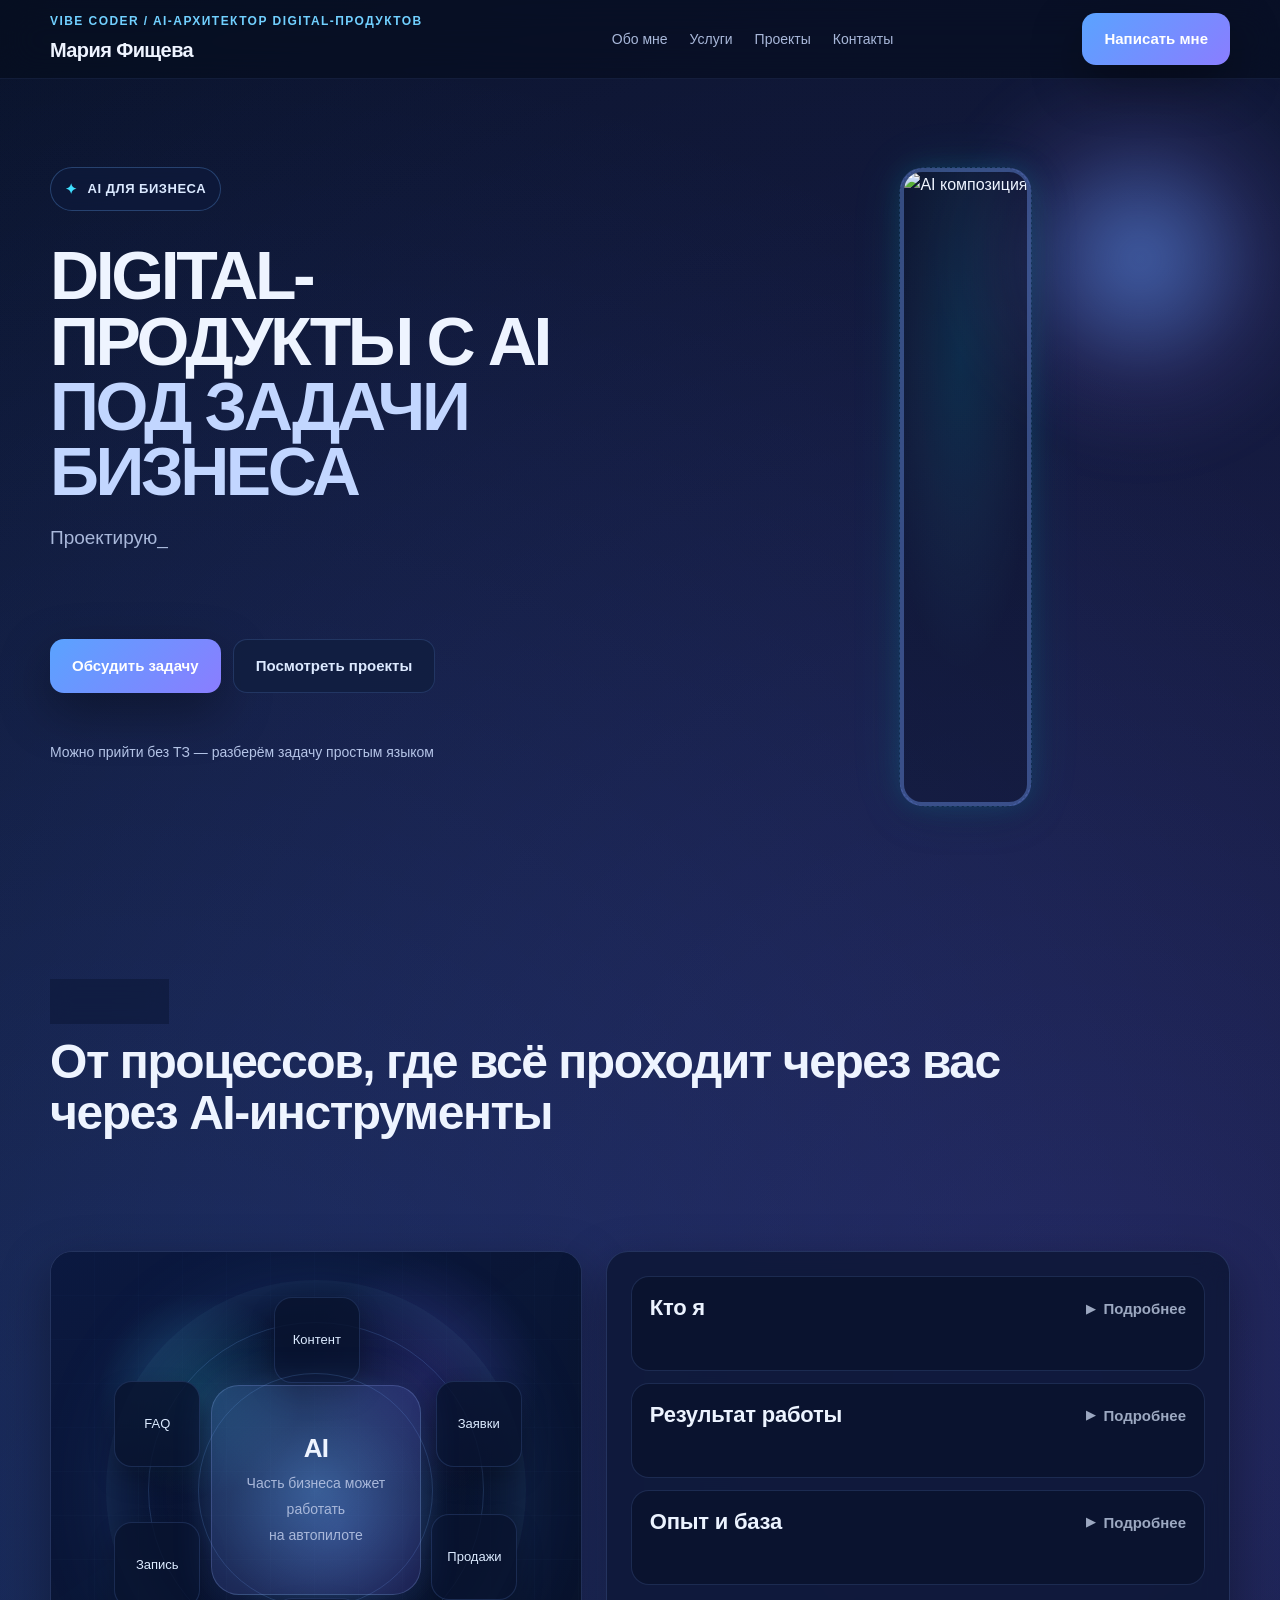
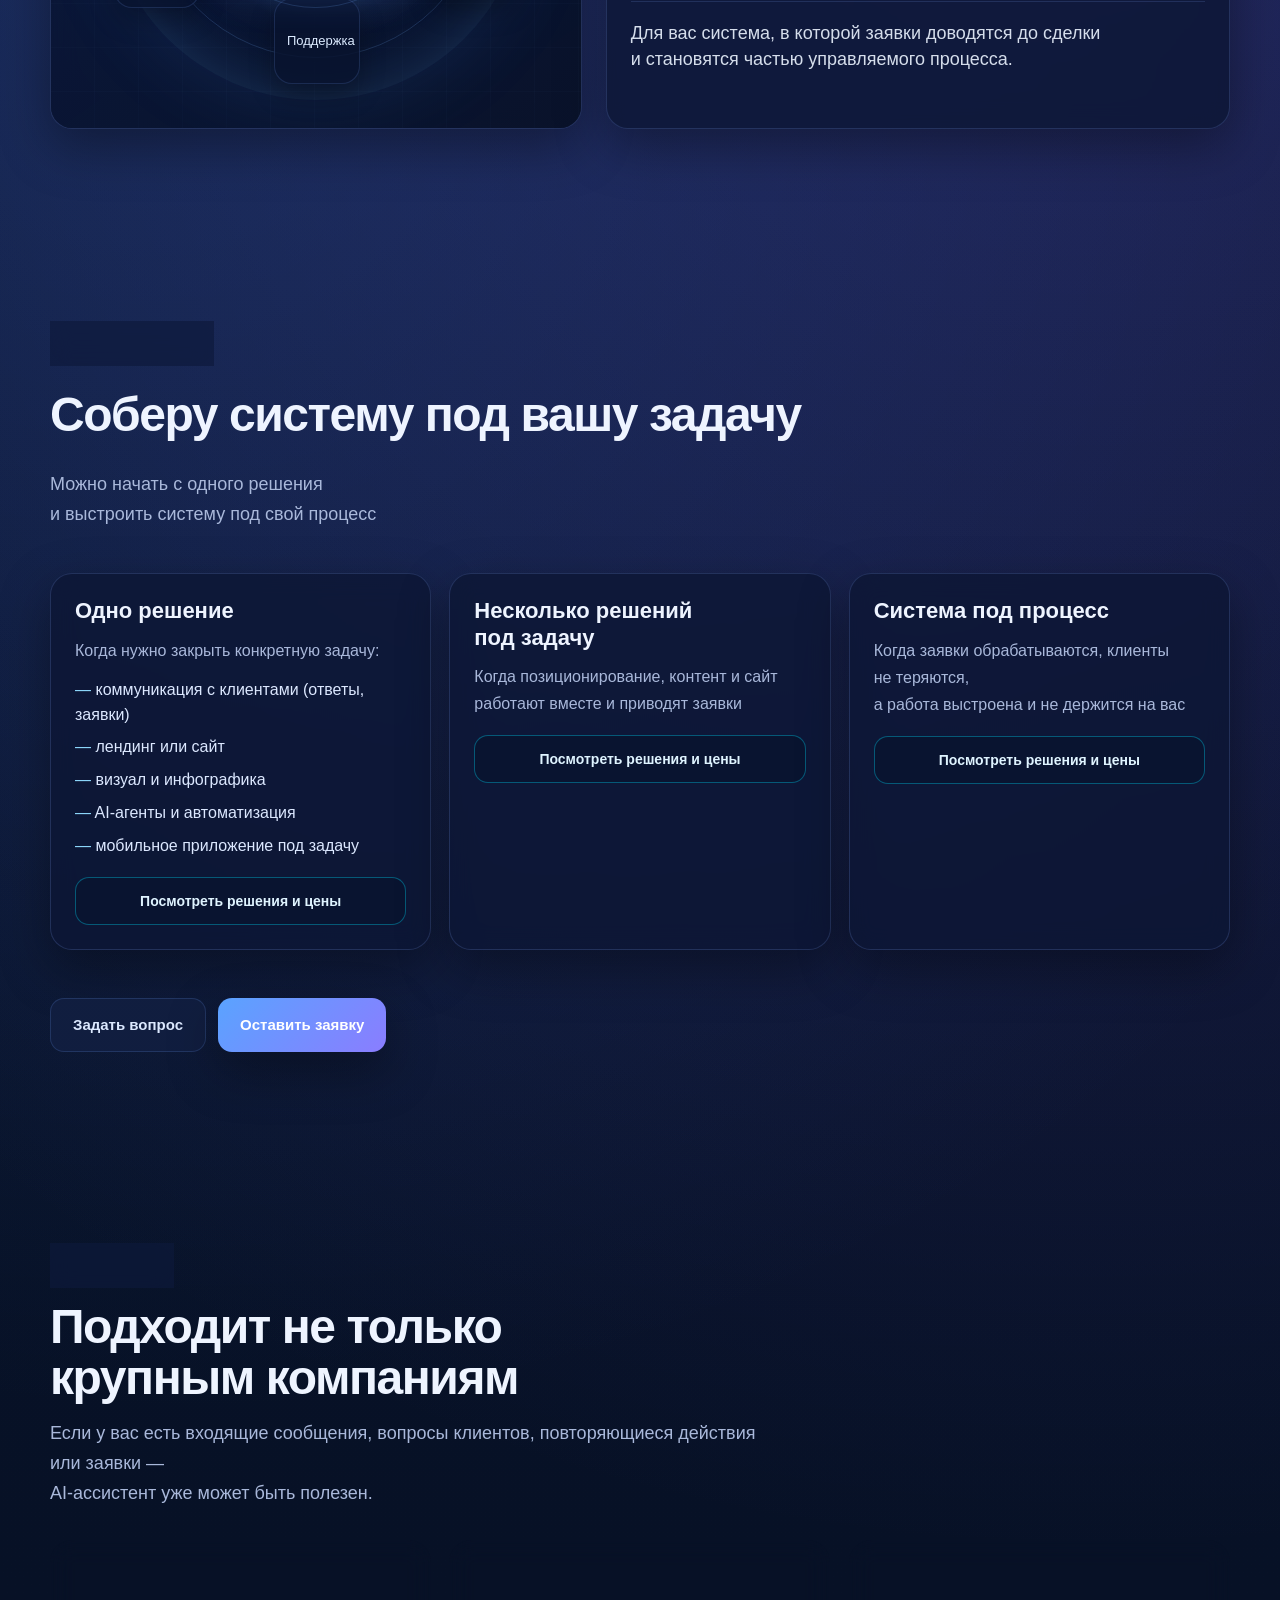
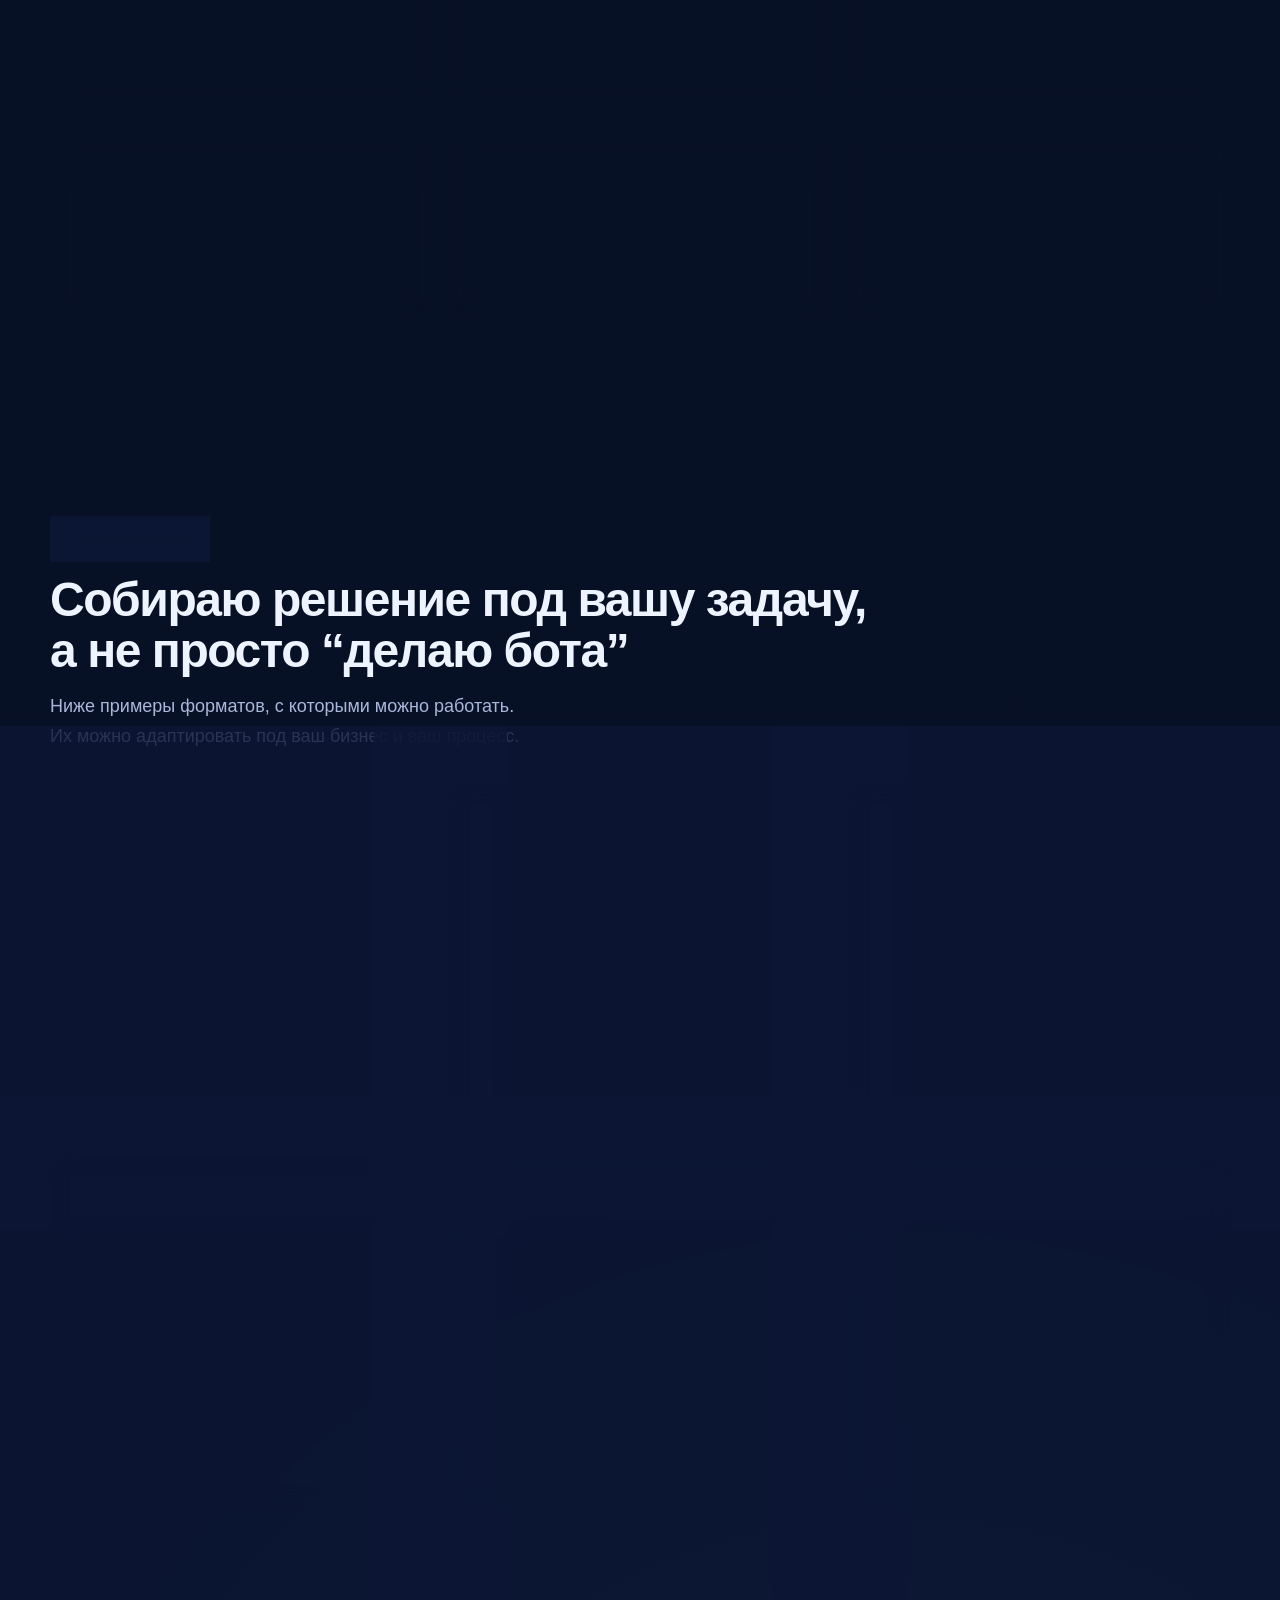
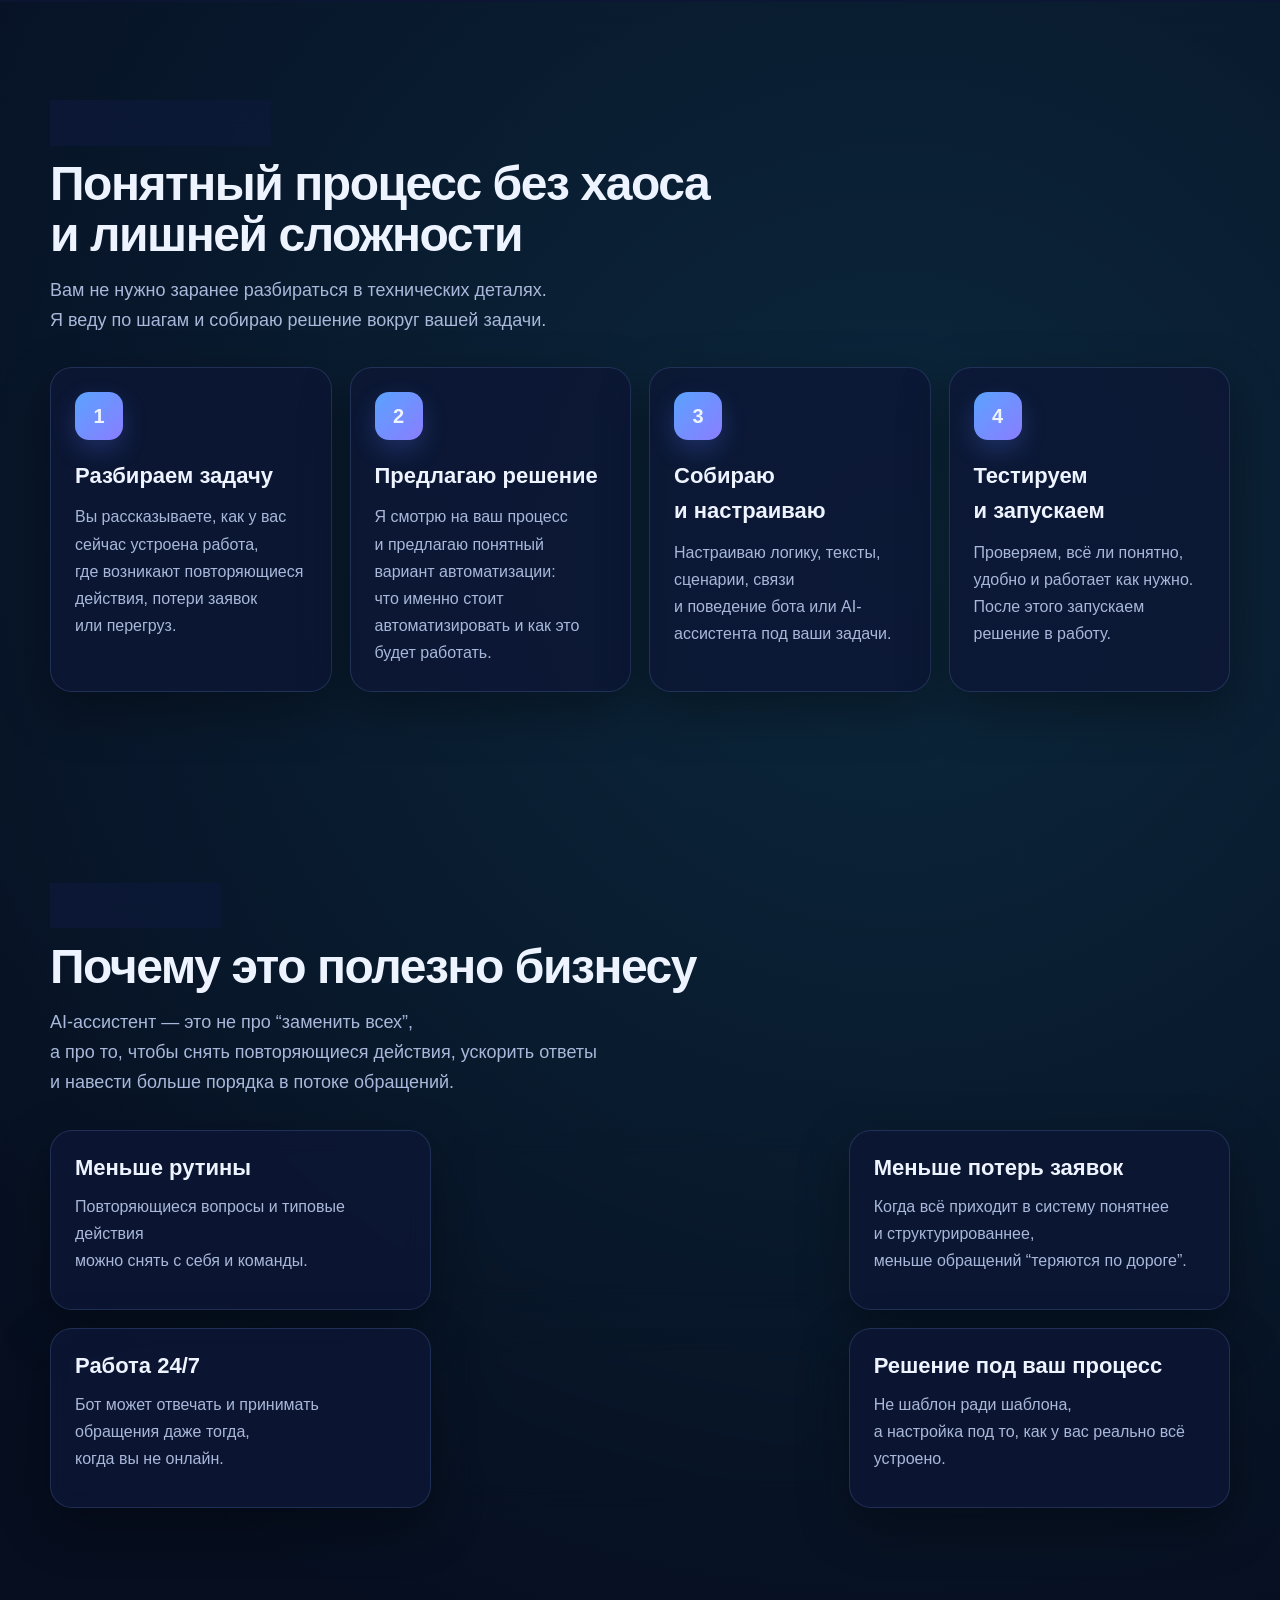
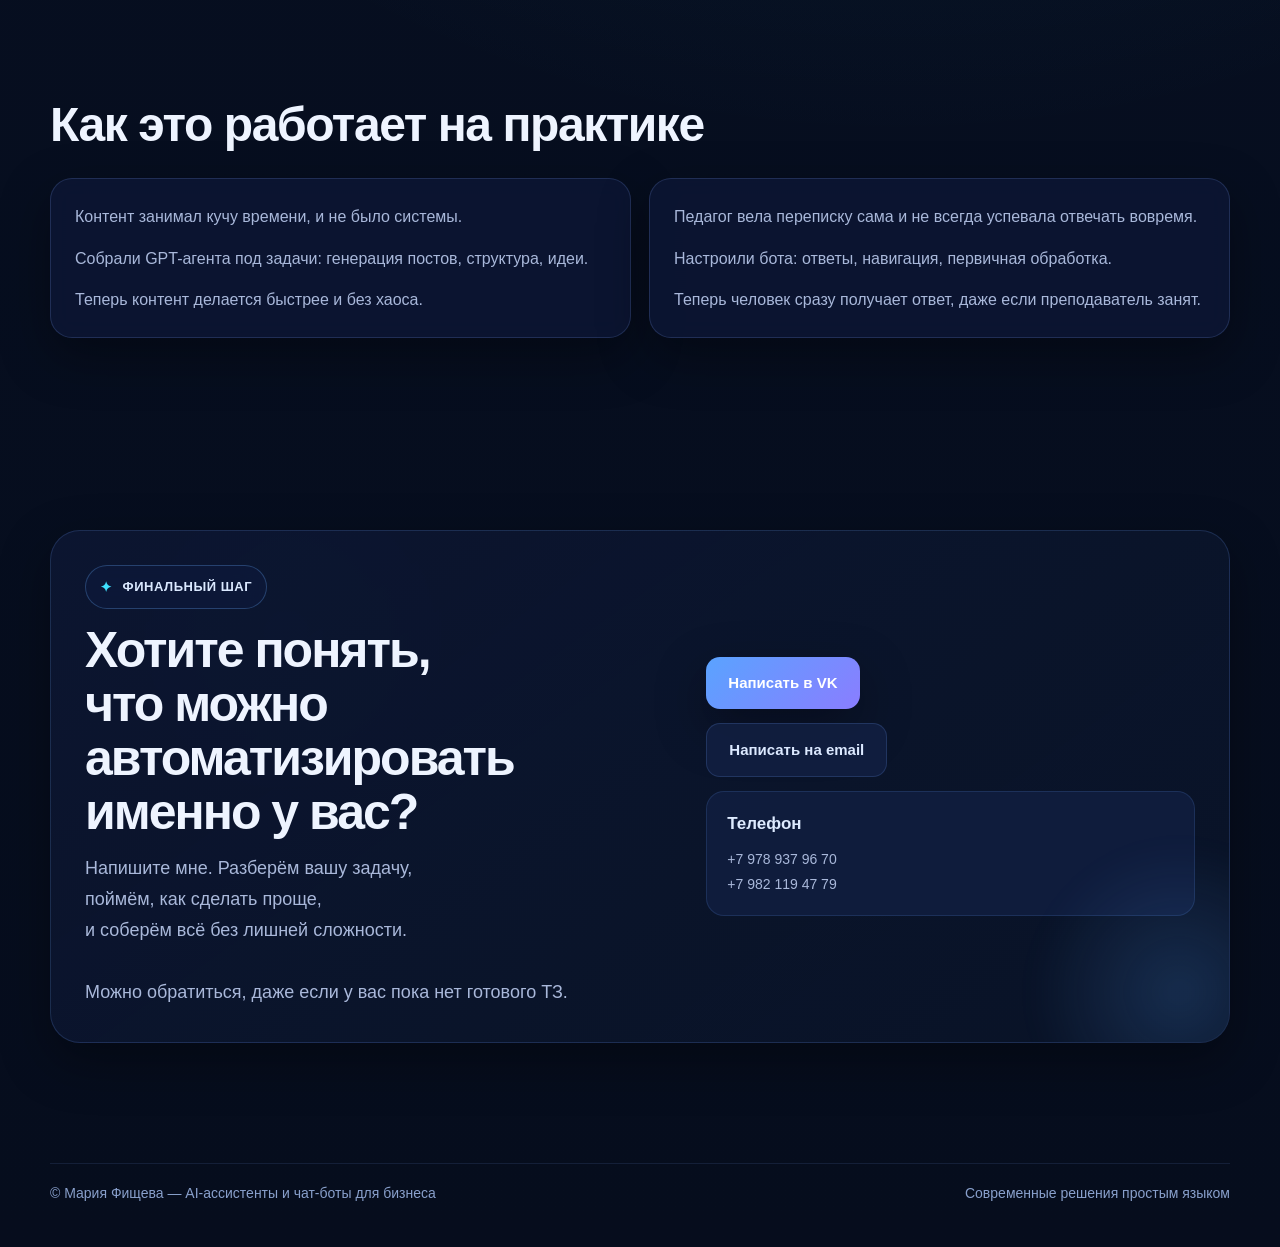
==== index.html @ 94a9bbbe "раскрытие карточек в блоке услуги" ====
<!DOCTYPE html>
<html lang="ru">
<head>
  <meta charset="UTF-8" />
  <meta name="viewport" content="width=device-width, initial-scale=1.0" />
  <title>AI-ассистенты и&nbsp;чат-боты для&nbsp;бизнеса</title>
  <meta name="description" content="AI-ассистенты и&nbsp;чат-боты для&nbsp;бизнеса. Автоматизация заявок, ответов клиентам, консультаций и&nbsp;рутины. Простые решения под&nbsp;реальные задачи бизнеса." />
  <link rel="stylesheet" href="styles.css" />
</head>
<body>

  <header class="site-header">
    <div class="container header-inner">
      <div class="logo">
        <span class="logo-top">Vibe Coder / AI-архитектор digital-продуктов</span>
        <span class="logo-bottom">Мария Фищева</span>
      </div>

      <nav class="nav">
        <a href="#about">Обо&nbsp;мне</a>
        <a href="#automation">Услуги</a>
        <a href="#cases">Проекты</a>
        <a href="#contact">Контакты</a>
      </nav>

      <div class="header-actions">
        <a class="btn btn-primary" href="#contact">Написать мне</a>
      </div>
    </div>
  </header>

  <main>
    <section class="hero">
      <div class="container hero-grid">
        <div class="hero-card reveal">
          <div class="badge">AI для бизнеса</div>

          <h1 class="hero-title">
            DIGITAL-ПРОДУКТЫ С&nbsp;AI<br>
            <span class="accent">ПОД ЗАДАЧИ БИЗНЕСА</span>
          </h1>

          <p class="hero-text">
            <span class="hero-typewriter"></span>
          </p>

          <div class="hero-actions">
            <a class="btn btn-primary" href="#contact">Обсудить задачу</a>
            <a class="btn btn-secondary" href="#automation">Посмотреть проекты</a>
          </div>

          <div class="hero-note">
            Можно прийти без&nbsp;ТЗ — разберём задачу простым языком
          </div>
        </div>

        <div class="hero-visual reveal">
          <img src="img/frame-8.png" alt="AI композиция" />
        </div>
      </div>
    </section>

    <section id="about" class="section">
      <div class="container">
        <div class="badge reveal">Обо&nbsp;мне</div>
        <h2 class="section-title reveal about-typewriter-title">
          От процессов, где всё проходит через вас<br>
          через AI-инструменты<br>
          <span class="about-typewriter-line"></span>
        </h2>
        <div class="about-grid">
          <div class="card about-portrait reveal">
            <div class="visual-bg"></div>
            <div class="visual-network"></div>

            <div class="ai-core">
              <div class="orbit one">Контент</div>
              <div class="orbit two">Заявки</div>
              <div class="orbit three">Продажи</div>
              <div class="orbit four">Поддержка</div>
              <div class="orbit five">Запись</div>
              <div class="orbit six">FAQ</div>

              <div class="ai-center">
                <div>
                  <strong>AI</strong>
                  <span>Часть бизнеса может работать<br>на&nbsp;автопилоте</span>
                </div>
              </div>
            </div>
          </div>

          <div class="card about-accordion reveal">
            <div class="about-accordion-item">
              <button class="about-accordion-trigger" type="button" aria-expanded="false">
                <span class="about-accordion-title">Кто я</span>
                <span class="about-accordion-meta"><span class="about-accordion-arrow">▶</span>Подробнее</span>
              </button>
              <div class="about-accordion-panel">
                <div class="about-accordion-panel-inner">
                  <p>Проектирую и&nbsp;собираю AI-системы под&nbsp;реальные задачи:<br>от&nbsp;контента и&nbsp;сайта до&nbsp;автоматизации бизнес-процессов.</p>
                  <p>Внедряю AI-инструменты и&nbsp;собираю целостные системы,<br>которые автоматизируют и&nbsp;упрощают работу бизнеса.</p>
                </div>
              </div>
            </div>

            <div class="about-accordion-item">
              <button class="about-accordion-trigger" type="button" aria-expanded="false">
                <span class="about-accordion-title">Результат работы</span>
                <span class="about-accordion-meta"><span class="about-accordion-arrow">▶</span>Подробнее</span>
              </button>
              <div class="about-accordion-panel">
                <div class="about-accordion-panel-inner">
                  <p>Собираю разрозненные решения в&nbsp;единую систему бизнеса.</p>
                  <p>Работаю как&nbsp;с&nbsp;отдельными решениями, так&nbsp;и&nbsp;с&nbsp;системой в&nbsp;целом:<br>от&nbsp;точечных задач до&nbsp;проектирования и&nbsp;сборки архитектуры бизнеса.</p>
                </div>
              </div>
            </div>

            <div class="about-accordion-item">
              <button class="about-accordion-trigger" type="button" aria-expanded="false">
                <span class="about-accordion-title">Опыт и база</span>
                <span class="about-accordion-meta"><span class="about-accordion-arrow">▶</span>Подробнее</span>
              </button>
              <div class="about-accordion-panel">
                <div class="about-accordion-panel-inner">
                  <p>Бэкграунд в&nbsp;дизайне —<br>научил видеть, как&nbsp;продукт воспринимается и&nbsp;используется.</p>
                  <p>Работа с&nbsp;AI и&nbsp;prompt-инженерией —<br>управлять инструментами, а&nbsp;не&nbsp;просто применять их.</p>
                  <p>Создание AI-агентов и&nbsp;систем —<br>встраивать их в&nbsp;реальные процессы.</p>
                </div>
              </div>
            </div>

            <div class="about-accordion-summary">
              Для вас система, в&nbsp;которой заявки доводятся до&nbsp;сделки<br>и&nbsp;становятся частью управляемого процесса.
            </div>
          </div>
        </div>
      </div>
    </section>

    <section id="automation" class="section">
      <div class="container">
        <div class="badge reveal">С&nbsp;чего начать</div>
        <h2 class="section-title reveal">Соберу систему под&nbsp;вашу задачу</h2>
        <p class="section-subtitle reveal">
          Можно начать с&nbsp;одного решения<br>и&nbsp;выстроить систему под&nbsp;свой процесс
        </p>

        <div class="start-grid reveal">
          <article class="card start-card" tabindex="0" role="button" aria-pressed="false" data-service="single">
            <h3>Одно решение</h3>
            <p>Когда нужно закрыть конкретную задачу:</p>
            <ul class="start-list">
              <li>коммуникация с&nbsp;клиентами (ответы, заявки)</li>
              <li>лендинг или&nbsp;сайт</li>
              <li>визуал и&nbsp;инфографика</li>
              <li>AI-агенты и&nbsp;автоматизация</li>
              <li>мобильное приложение под&nbsp;задачу</li>
            </ul>
            <button class="start-card-btn" type="button">Посмотреть решения и&nbsp;цены</button>
          </article>

          <article class="card start-card" tabindex="0" role="button" aria-pressed="false" data-service="bundle">
            <h3>Несколько решений под&nbsp;задачу</h3>
            <p>
              Когда позиционирование, контент и&nbsp;сайт<br>работают вместе и&nbsp;приводят заявки
            </p>
            <button class="start-card-btn" type="button">Посмотреть решения и&nbsp;цены</button>
          </article>

          <article class="card start-card" tabindex="0" role="button" aria-pressed="false" data-service="system">
            <h3>Система под&nbsp;процесс</h3>
            <p>
              Когда заявки обрабатываются, клиенты не&nbsp;теряются,<br>а&nbsp;работа выстроена и&nbsp;не&nbsp;держится на&nbsp;вас
            </p>
            <button class="start-card-btn" type="button">Посмотреть решения и&nbsp;цены</button>
          </article>
        </div>

        <div class="services-details" id="services-details" aria-live="polite">
          <div class="card services-details-inner">
            <h3 class="services-details-title">Решения и цены</h3>
            <div class="services-details-grid"></div>
          </div>
        </div>

        <div class="automation-cta reveal">
          <a class="btn btn-secondary" href="#bot">Задать вопрос</a>
          <a class="btn btn-primary" href="#contact">Оставить заявку</a>
        </div>
      </div>
    </section>

    <section id="for-whom" class="section">
      <div class="container">
        <div class="badge reveal">Для&nbsp;кого</div>
        <h2 class="section-title reveal">Подходит не&nbsp;только<br>крупным компаниям</h2>
        <p class="section-subtitle reveal">
          Если у&nbsp;вас есть входящие сообщения, вопросы клиентов, повторяющиеся действия или&nbsp;заявки —<br>AI-ассистент уже может быть полезен.
        </p>

        <div class="for-whom-grid">
          <article class="card reveal">
            <h3>Эксперты и&nbsp;консультанты</h3>
            <p>
              Для&nbsp;первичных ответов, сбора заявок, записи на&nbsp;консультации<br>и&nbsp;удобного контакта с&nbsp;клиентом.
            </p>
          </article>

          <article class="card reveal">
            <h3>Онлайн-школы и&nbsp;обучение</h3>
            <p>
              Для&nbsp;консультации по&nbsp;программам, навигации по&nbsp;продуктам,<br>прогрева и&nbsp;приёма заявок.
            </p>
          </article>

          <article class="card reveal">
            <h3>Сфера услуг</h3>
            <p>
              Подходит студиям, салонам, мастерам, сервисным проектам —<br>там, где важны скорость и&nbsp;запись.
            </p>
          </article>

          <article class="card reveal">
            <h3>Интернет-магазины</h3>
            <p>
              Для&nbsp;ответов по&nbsp;товарам, наличию, доставке,<br>помощи в&nbsp;выборе и&nbsp;сбору обращений.
            </p>
          </article>

          <article class="card reveal">
            <h3>Небольшой бизнес</h3>
            <p>
              Если команда маленькая и&nbsp;всё держится на&nbsp;вас —<br>автоматизация помогает разгрузить день.
            </p>
          </article>

          <article class="card reveal">
            <h3>Проекты с&nbsp;большим потоком<br>сообщений</h3>
            <p>
              Когда люди пишут часто,<br>а&nbsp;отвечать всем быстро становится всё сложнее.
            </p>
          </article>
        </div>
      </div>
    </section>

    <section id="solutions" class="section">
      <div class="container">
        <div class="badge reveal">Мои решения</div>
        <h2 class="section-title reveal">Собираю решение под&nbsp;вашу задачу,<br>а&nbsp;не&nbsp;просто “делаю бота”</h2>
        <p class="section-subtitle reveal">
          Ниже примеры форматов, с&nbsp;которыми можно работать.<br>Их можно адаптировать под&nbsp;ваш бизнес и&nbsp;ваш процесс.
        </p>

        <div class="solutions-grid">
          <article class="card solution-card reveal">
            <span class="solution-tag">Сайт / лендинг</span>
            <h3>Бот-консультант для&nbsp;сайта</h3>
            <p>
              Помогает посетителю разобраться в&nbsp;услугах, задаёт уточняющие вопросы<br>и&nbsp;ведёт к&nbsp;заявке.
            </p>
            <div class="solution-result">
              <strong>Что&nbsp;это даёт:</strong> меньше потерь трафика и&nbsp;больше понятных обращений.
            </div>
          </article>

          <article class="card solution-card reveal">
            <span class="solution-tag">VK / Telegram</span>
            <h3>Чат-бот в&nbsp;сообществе<br>или&nbsp;мессенджере</h3>
            <p>
              Отвечает на&nbsp;частые вопросы, помогает выбрать услугу,<br>собирает данные и&nbsp;направляет дальше.
            </p>
            <div class="solution-result">
              <strong>Что&nbsp;это даёт:</strong> быстрый ответ клиенту даже тогда, когда вы заняты.
            </div>
          </article>

          <article class="card solution-card reveal">
            <span class="solution-tag">Продажи</span>
            <h3>AI-ассистент для&nbsp;обработки заявок</h3>
            <p>
              Уточняет задачу, помогает сегментировать клиента<br>и&nbsp;передаёт вам уже более понятный запрос.
            </p>
            <div class="solution-result">
              <strong>Что&nbsp;это даёт:</strong> экономия времени и&nbsp;более качественные входящие заявки.
            </div>
          </article>

          <article class="card solution-card reveal">
            <span class="solution-tag">Сервис</span>
            <h3>Бот для&nbsp;записи клиентов</h3>
            <p>
              Подходит для&nbsp;сфер, где важна запись:<br>консультации, услуги, студии, сервисные проекты.
            </p>
            <div class="solution-result">
              <strong>Что&nbsp;это даёт:</strong> клиенту проще дойти до&nbsp;записи, а&nbsp;вам проще не&nbsp;потерять его.
            </div>
          </article>

          <article class="card solution-card reveal">
            <span class="solution-tag">Автоматизация</span>
            <h3>Связка с&nbsp;таблицами, CRM<br>и&nbsp;уведомлениями</h3>
            <p>
              Можно связать бота с&nbsp;тем, где вы уже работаете:<br>таблицы, формы, уведомления, передача данных.
            </p>
            <div class="solution-result">
              <strong>Что&nbsp;это даёт:</strong> меньше ручной работы и&nbsp;больше порядка в&nbsp;процессах.
            </div>
          </article>

          <article class="card solution-card reveal">
            <span class="solution-tag">Под&nbsp;ваш процесс</span>
            <h3>Индивидуальный сценарий<br>под&nbsp;бизнес</h3>
            <p>
              Если задача не&nbsp;типовая,<br>можно собрать логику общения и&nbsp;автоматизации именно под&nbsp;вас.
            </p>
            <div class="solution-result">
              <strong>Что&nbsp;это даёт:</strong> решение, которое помогает в&nbsp;работе, а&nbsp;не&nbsp;просто существует.
            </div>
          </article>
        </div>
      </div>
    </section>

    <section id="process" class="section">
      <div class="container">
        <div class="badge reveal">Как&nbsp;проходит работа</div>
        <h2 class="section-title reveal">Понятный процесс без&nbsp;хаоса<br>и&nbsp;лишней сложности</h2>
        <p class="section-subtitle reveal">
          Вам не&nbsp;нужно заранее разбираться в&nbsp;технических деталях.<br>Я веду по&nbsp;шагам и&nbsp;собираю решение вокруг вашей задачи.
        </p>

        <div class="steps">
          <article class="step reveal">
            <div class="step-num">1</div>
            <h3>Разбираем задачу</h3>
            <p>
              Вы рассказываете, как&nbsp;у&nbsp;вас сейчас устроена работа,<br>где возникают повторяющиеся действия, потери заявок или&nbsp;перегруз.
            </p>
          </article>

          <article class="step reveal">
            <div class="step-num">2</div>
            <h3>Предлагаю решение</h3>
            <p>
              Я смотрю на&nbsp;ваш процесс и&nbsp;предлагаю понятный вариант автоматизации:<br>что&nbsp;именно стоит автоматизировать и&nbsp;как&nbsp;это будет работать.
            </p>
          </article>

          <article class="step reveal">
            <div class="step-num">3</div>
            <h3>Собираю и&nbsp;настраиваю</h3>
            <p>
              Настраиваю логику, тексты, сценарии, связи<br>и&nbsp;поведение бота или&nbsp;AI-ассистента под&nbsp;ваши задачи.
            </p>
          </article>

          <article class="step reveal">
            <div class="step-num">4</div>
            <h3>Тестируем и&nbsp;запускаем</h3>
            <p>
              Проверяем, всё ли&nbsp;понятно, удобно и&nbsp;работает как&nbsp;нужно.<br>После этого запускаем решение в&nbsp;работу.
            </p>
          </article>
        </div>
      </div>
    </section>

    <section id="benefits" class="section">
      <div class="container">
        <div class="badge reveal">Преимущества</div>
        <h2 class="section-title reveal">Почему это полезно бизнесу</h2>
        <p class="section-subtitle reveal">
          AI-ассистент — это не&nbsp;про “заменить всех”,<br>а&nbsp;про&nbsp;то, чтобы снять повторяющиеся действия, ускорить ответы<br>и&nbsp;навести больше порядка в&nbsp;потоке обращений.
        </p>

        <div class="benefits-grid">
          <article class="card benefit reveal">
            <h3>Меньше рутины</h3>
            <p>
              Повторяющиеся вопросы и&nbsp;типовые действия<br>можно снять с&nbsp;себя и&nbsp;команды.
            </p>
          </article>

          <article class="card benefit reveal">
            <h3>Быстрее ответы клиентам</h3>
            <p>
              Люди не&nbsp;любят ждать.<br>Чем быстрее первый ответ, тем выше шанс не&nbsp;потерять интерес.
            </p>
          </article>

          <article class="card benefit reveal">
            <h3>Меньше потерь заявок</h3>
            <p>
              Когда всё приходит в&nbsp;систему понятнее и&nbsp;структурированнее,<br>меньше обращений “теряются по&nbsp;дороге”.
            </p>
          </article>

          <article class="card benefit reveal">
            <h3>Работа 24/7</h3>
            <p>
              Бот может отвечать и&nbsp;принимать обращения даже тогда,<br>когда вы не&nbsp;онлайн.
            </p>
          </article>

          <article class="card benefit reveal">
            <h3>Понятно для&nbsp;клиента</h3>
            <p>
              Хороший сценарий помогает человеку быстрее понять,<br>что&nbsp;ему подходит и&nbsp;что&nbsp;делать дальше.
            </p>
          </article>

          <article class="card benefit reveal">
            <h3>Решение под&nbsp;ваш процесс</h3>
            <p>
              Не&nbsp;шаблон ради шаблона,<br>а&nbsp;настройка под&nbsp;то, как&nbsp;у&nbsp;вас реально всё устроено.
            </p>
          </article>
        </div>
      </div>
    </section>

    <section id="cases" class="section">
      <div class="container">
        <h2 class="section-title reveal">Как это работает на практике</h2>
        <div class="cases-grid">
          <article class="card case-card reveal">
            <p>
              Контент занимал кучу времени, и не было системы.
            </p>
            <p>
              Собрали GPT-агента под задачи: генерация постов, структура, идеи.
            </p>
            <p>
              Теперь контент делается быстрее и без хаоса.
            </p>
          </article>
          <article class="card case-card reveal">
            <p>
              Педагог вела переписку сама и не всегда успевала отвечать вовремя.
            </p>
            <p>
              Настроили бота: ответы, навигация, первичная обработка.
            </p>
            <p>
              Теперь человек сразу получает ответ, даже если преподаватель занят.
            </p>
          </article>
        </div>
      </div>
    </section>

    <section id="contact" class="section">
      <div class="container">
        <div class="cta-box reveal">
          <div class="cta-grid">
            <div>
              <div class="badge">Финальный шаг</div>
              <h2 class="cta-title">Хотите понять,<br>что&nbsp;можно автоматизировать именно у&nbsp;вас?</h2>
              <p class="cta-text">
                Напишите мне. Разберём вашу задачу,<br>поймём, как&nbsp;сделать проще,<br>и&nbsp;соберём всё без&nbsp;лишней сложности.<br><br>Можно обратиться, даже если у&nbsp;вас пока нет готового ТЗ.
              </p>
            </div>

            <div class="cta-side">
              <a class="btn btn-primary" href="https://vk.com/clubfmbot" target="_blank" rel="noopener noreferrer">
                Написать в&nbsp;VK
              </a>
              <a class="btn btn-secondary" href="mailto:fmari74@mail.ru">
                Написать на&nbsp;email
              </a>

              <div class="contact-card">
                <strong>Телефон</strong>
                <span>
                  <a href="tel:+79789379670">+7 978 937 96 70</a><br>
                  <a href="tel:+79821194779">+7 982 119 47 79</a>
                </span>
              </div>
            </div>
          </div>
        </div>
      </div>
    </section>
  </main>

  <footer class="footer">
    <div class="container footer-inner">
      <div>© Мария Фищева — AI-ассистенты и&nbsp;чат-боты для&nbsp;бизнеса</div>
      <div>Современные решения простым языком</div>
    </div>
  </footer>

  <script src="script.js" defer></script>
</body>
</html>
---- styles.css ----
﻿:root {
  --bg: #071126;
  --bg-soft: #0b1735;
  --card: rgba(13, 23, 53, 0.82);
  --card-strong: rgba(11, 21, 46, 0.96);
  --text: #eef4ff;
  --muted: #a9b8da;
  --line: rgba(132, 167, 255, 0.18);
  --primary: #5aa3ff;
  --primary-2: #71d0ff;
  --accent: #8a7dff;
  --accent-2: #3fe0ff;
  --success: #7cf3c7;
  --shadow: 0 18px 50px rgba(0, 0, 0, 0.35);
  --radius-xl: 28px;
  --radius-lg: 22px;
  --radius-md: 16px;
  --container: 1180px;
  --space-1: 10px;
  --space-2: 14px;
  --space-3: 18px;
  --space-4: 24px;
  --space-5: 32px;
  --space-6: 40px;
}

* {
  box-sizing: border-box;
}

html {
  scroll-behavior: smooth;
}

body {
  margin: 0;
  font-family: Arial, Helvetica, sans-serif;
  color: var(--text);
  line-height: 1.6;
  background:
    radial-gradient(circle at 15% 20%, rgba(64, 136, 255, 0.18), transparent 24%),
    radial-gradient(circle at 85% 18%, rgba(125, 95, 255, 0.22), transparent 28%),
    radial-gradient(circle at 70% 70%, rgba(49, 219, 255, 0.12), transparent 22%),
    linear-gradient(180deg, #09132b 0%, #071126 42%, #060d1d 100%);
  min-height: 100vh;
  overflow-x: hidden;
}

body::before {
  content: "";
  position: fixed;
  inset: 0;
  pointer-events: none;
  background:
    linear-gradient(rgba(255,255,255,0.03) 1px, transparent 1px),
    linear-gradient(90deg, rgba(255,255,255,0.03) 1px, transparent 1px);
  background-size: 44px 44px;
  mask-image: linear-gradient(to bottom, rgba(0,0,0,0.65), rgba(0,0,0,0.08));
  opacity: 0.22;
}

a {
  color: inherit;
  text-decoration: none;
}

.container {
  width: min(var(--container), calc(100% - 32px));
  margin: 0 auto;
}

.section {
  padding: clamp(72px, 8vw, 96px) 0;
  position: relative;
}

.section-title {
  margin: 0 0 14px;
  font-size: clamp(30px, 4vw, 48px);
  line-height: 1.06;
  font-weight: 800;
  letter-spacing: -0.03em;
}

.section-subtitle {
  max-width: 760px;
  margin: 0 0 var(--space-5);
  color: var(--muted);
  font-size: clamp(17px, 2vw, 18px);
  line-height: 1.68;
}

.badge {
  display: inline-flex;
  align-items: center;
  gap: 10px;
  padding: 10px 14px;
  border-radius: 999px;
  border: 1px solid rgba(106, 176, 255, 0.28);
  background: rgba(14, 26, 59, 0.68);
  color: #dbe9ff;
  font-size: 13px;
  font-weight: 700;
  letter-spacing: 0.04em;
  text-transform: uppercase;
  backdrop-filter: blur(10px);
  margin-bottom: var(--space-2);
}

.badge::before {
  content: "✦";
  color: var(--accent-2);
  font-size: 14px;
}

.site-header {
  position: sticky;
  top: 0;
  z-index: 50;
  backdrop-filter: blur(18px);
  background: rgba(5, 11, 26, 0.55);
  border-bottom: 1px solid rgba(123, 156, 255, 0.1);
}

.header-inner {
  min-height: 78px;
  display: flex;
  align-items: center;
  justify-content: space-between;
  gap: 18px;
}

.logo {
  display: flex;
  flex-direction: column;
  gap: 3px;
  font-weight: 800;
}

.logo-top {
  font-size: 12px;
  color: var(--primary-2);
  letter-spacing: 0.12em;
  text-transform: uppercase;
}

.logo-bottom {
  font-size: 20px;
  letter-spacing: -0.03em;
}

.nav {
  display: flex;
  align-items: center;
  gap: 22px;
}

.nav a {
  color: var(--muted);
  font-size: 14px;
  transition: 0.2s ease;
}

.nav a:hover {
  color: #fff;
}

.header-actions {
  display: flex;
  align-items: center;
  gap: 12px;
}

.btn {
  display: inline-flex;
  align-items: center;
  justify-content: center;
  gap: 10px;
  border: none;
  cursor: pointer;
  transition:
    transform 0.26s ease,
    box-shadow 0.26s ease,
    background 0.26s ease,
    filter 0.26s ease,
    border-color 0.26s ease;
  font-weight: 700;
  font-size: 15px;
  min-height: 52px;
  padding: 14px 22px;
  border-radius: 14px;
  box-shadow: var(--shadow);
}

.btn:hover {
  transform: translateY(-2px) scale(1.04);
}

.btn:active {
  transform: translateY(0) scale(1.02);
  transition-duration: 0.18s;
}

.btn-primary {
  color: #fff;
  background: linear-gradient(135deg, var(--primary), var(--accent));
}

.btn-primary:hover {
  filter: brightness(1.08) saturate(1.05);
  box-shadow: 0 22px 52px rgba(90, 163, 255, 0.28);
}

.btn-secondary {
  color: #dce9ff;
  background: rgba(18, 31, 64, 0.92);
  border: 1px solid rgba(109, 160, 255, 0.18);
  box-shadow: none;
}

.btn-secondary:hover {
  background: rgba(28, 44, 88, 0.96);
  border-color: rgba(140, 185, 255, 0.32);
  box-shadow: 0 14px 32px rgba(0, 0, 0, 0.22);
}

.hero {
  padding: clamp(64px, 7vw, 88px) 0 clamp(64px, 6vw, 76px);
  position: relative;
  overflow: hidden;
}

.hero::before {
  content: "";
  position: absolute;
  right: -120px;
  top: -80px;
  width: 520px;
  height: 520px;
  background:
    radial-gradient(circle at center, rgba(90, 163, 255, 0.38), transparent 34%),
    radial-gradient(circle at center, rgba(138, 125, 255, 0.26), transparent 56%);
  filter: blur(20px);
  pointer-events: none;
}

.hero-grid {
  display: grid;
  grid-template-columns: 1.08fr 0.92fr;
  gap: var(--space-5);
  align-items: stretch;
}

.hero-card {
  padding: 0;
  position: relative;
  overflow: visible;
  border: none;
  background: none;
  box-shadow: none;
  border-radius: 0;
  backdrop-filter: none;
}

.hero-title {
  margin: 18px 0 18px;
  font-size: clamp(38px, 6vw, 68px);
  line-height: 0.96;
  letter-spacing: -0.05em;
}

.hero-title .accent {
  color: #c2d6ff;
  display: block;
  margin: 0;
}

.hero-text {
  max-width: 620px;
  font-size: clamp(17px, 2.4vw, 19px);
  line-height: 1.72;
  color: var(--muted);
  margin: 0 0 var(--space-4);
}

.hero-typewriter {
  display: block;
}

.hero-typewriter-line {
  display: block;
}

.hero-typewriter-line + .hero-typewriter-line {
  margin-top: 0.35em;
}

.hero-typewriter-cursor {
  font-weight: 400;
  animation: heroTypewriterBlink 0.85s step-end infinite;
}

@keyframes heroTypewriterBlink {
  50% {
    opacity: 0;
  }
}

.hero-actions {
  display: flex;
  flex-wrap: wrap;
  gap: 12px;
  margin-top: clamp(40px, 7vw, 84px);
  margin-bottom: clamp(32px, 4vw, 48px);
}

.hero-note {
  color: #c6d6f8;
  font-size: 14px;
  opacity: 0.9;
}

.hero-grid > .hero-visual {
  min-height: clamp(300px, 50vw, 680px);
  max-width: min(100%, 520px);
  margin-inline: auto;
  position: relative;
  align-self: stretch;
  display: flex;
  align-items: center;
  justify-content: center;
  border-radius: var(--radius-xl);
  border: 1px dashed rgba(123, 156, 255, 0.24);
  background: rgba(6, 12, 28, 0.28);
  box-shadow: none;
  backdrop-filter: none;
}

.hero-grid > .hero-visual::before {
  content: "";
  position: absolute;
  inset: 0;
  border-radius: inherit;
  pointer-events: none;
  z-index: 0;
  background: radial-gradient(
    ellipse 88% 72% at 46% 30%,
    rgba(1, 218, 251, 0.11) 0%,
    rgba(70, 213, 249, 0.05) 38%,
    transparent 68%
  );
}

.hero-visual img {
  width: 100%;
  height: 100%;
  object-fit: contain;
  display: block;
  position: relative;
  z-index: 1;
  border: 4px solid rgba(113, 157, 246, 0.397);
  border-radius: var(--radius-lg);
  box-shadow:
    0 0 28px rgba(1, 218, 251, 0.14),
    0 0 56px rgba(70, 213, 249, 0.09),
    0 10px 40px rgba(0, 0, 0, 0.18);
}

.visual-bg {
  position: absolute;
  inset: 0;
  background:
    radial-gradient(circle at 28% 30%, rgba(63, 224, 255, 0.22), transparent 20%),
    radial-gradient(circle at 70% 26%, rgba(123, 96, 255, 0.2), transparent 23%),
    radial-gradient(circle at 54% 58%, rgba(89, 146, 255, 0.2), transparent 28%),
    linear-gradient(145deg, rgba(11, 25, 64, 0.96), rgba(8, 17, 38, 0.82));
}

.visual-network {
  position: absolute;
  inset: 0;
  background:
    linear-gradient(transparent 96%, rgba(143, 189, 255, 0.06) 100%),
    linear-gradient(90deg, transparent 96%, rgba(143, 189, 255, 0.06) 100%);
  background-size: 44px 44px;
  opacity: 0.45;
}

.ai-core {
  position: relative;
  width: min(100%, 460px);
  aspect-ratio: 1;
  border-radius: 50%;
  display: grid;
  place-items: center;
  background:
    radial-gradient(circle at center, rgba(113, 208, 255, 0.28), rgba(8, 16, 36, 0.2) 44%, transparent 64%);
  box-shadow:
    inset 0 0 60px rgba(101, 183, 255, 0.18),
    0 0 80px rgba(70, 138, 255, 0.12);
}

.ai-core::before,
.ai-core::after {
  content: "";
  position: absolute;
  border-radius: 50%;
  border: 1px solid rgba(117, 175, 255, 0.18);
}

.ai-core::before {
  inset: 10%;
  animation: spin 18s linear infinite;
}

.ai-core::after {
  inset: 22%;
  animation: spinReverse 15s linear infinite;
}

.ai-center {
  position: relative;
  z-index: 2;
  width: 50%;
  aspect-ratio: 1;
  border-radius: 28px;
  display: grid;
  place-items: center;
  text-align: center;
  padding: 18px;
  background: linear-gradient(135deg, rgba(101, 162, 255, 0.2), rgba(118, 105, 255, 0.18));
  border: 1px solid rgba(155, 189, 255, 0.22);
  box-shadow: 0 0 40px rgba(91, 145, 255, 0.16);
}

.ai-center strong {
  display: block;
  font-size: 26px;
  line-height: 1.1;
  margin-bottom: 8px;
  letter-spacing: -0.03em;
}

.ai-center span {
  color: var(--muted);
  font-size: 14px;
  line-height: 1.5;
}

.orbit {
  position: absolute;
  width: 86px;
  min-height: 86px;
  padding: 14px 12px;
  border-radius: 18px;
  background: rgba(9, 20, 47, 0.84);
  border: 1px solid rgba(117, 165, 255, 0.16);
  color: #dcebff;
  display: grid;
  place-items: center;
  text-align: center;
  font-size: 13px;
  line-height: 1.35;
  box-shadow: 0 12px 26px rgba(0, 0, 0, 0.24);
}

.orbit.one   { top: 4%;   left: 40%; }
.orbit.two   { top: 24%;  right: 1%; }
.orbit.three { bottom: 24%; right: 2%; }
.orbit.four  { bottom: 4%; left: 40%; }
.orbit.five  { bottom: 22%; left: 2%; }
.orbit.six   { top: 24%; left: 2%; }

.card.about-portrait {
  min-height: clamp(300px, 42vw, 420px);
  position: relative;
  overflow: hidden;
  display: grid;
  place-items: center;
  padding: clamp(18px, 3.5vw, 28px);
}

.card.about-portrait .ai-core {
  width: min(100%, 420px);
  max-width: 100%;
}

.card.about-portrait .ai-center strong {
  font-size: clamp(20px, 3.5vw, 26px);
}

.card.about-portrait .ai-center span {
  font-size: clamp(12px, 2vw, 14px);
}

.cards-grid {
  display: grid;
  grid-template-columns: repeat(3, 1fr);
  gap: var(--space-3);
}

.card {
  background: var(--card);
  border: 1px solid var(--line);
  border-radius: var(--radius-lg);
  padding: 24px;
  box-shadow: var(--shadow);
  backdrop-filter: blur(12px);
  height: 100%;
}

.card h3 {
  margin: 0 0 12px;
  font-size: 22px;
  line-height: 1.2;
}

.card p {
  margin: 0;
  color: var(--muted);
  line-height: 1.7;
  font-size: 16px;
}

.about-grid {
  display: grid;
  grid-template-columns: 0.92fr 1.08fr;
  gap: var(--space-4);
  margin-top: clamp(20px, 3.5vw, 48px);
  align-items: stretch;
}

.about-typewriter-title .about-typewriter-line {
  display: inline-block;
  min-height: 1.2em;
}

.about-typewriter-cursor {
  display: inline-block;
  animation: aboutTypewriterBlink 0.85s step-end infinite;
}

@keyframes aboutTypewriterBlink {
  50% {
    opacity: 0;
  }
}

.about-accordion {
  display: grid;
  gap: 12px;
}

.about-accordion-item {
  border: 1px solid rgba(132, 167, 255, 0.16);
  border-radius: 18px;
  background: rgba(9, 18, 42, 0.66);
  transition: border-color 0.28s ease, background 0.28s ease, box-shadow 0.28s ease;
}

.about-accordion-item:hover {
  border-color: rgba(1, 218, 251, 0.32);
  background: rgba(11, 24, 52, 0.78);
}

.about-accordion-item.is-open {
  border-color: rgba(1, 218, 251, 0.3);
  box-shadow: inset 0 0 0 1px rgba(1, 218, 251, 0.08);
}

.about-accordion-trigger {
  width: 100%;
  border: 0;
  background: transparent;
  color: inherit;
  padding: 18px 18px 16px;
  display: flex;
  align-items: center;
  justify-content: space-between;
  gap: 14px;
  text-align: left;
  cursor: pointer;
}

.about-accordion-title {
  font-size: clamp(18px, 2vw, 22px);
  line-height: 1.2;
  font-weight: 600;
  color: #ecf3ff;
  letter-spacing: -0.01em;
  transition: color 0.25s ease, opacity 0.25s ease;
}

.about-accordion-trigger:hover .about-accordion-title {
  color: #ffffff;
  opacity: 0.95;
}

.about-accordion-meta {
  display: inline-flex;
  align-items: center;
  gap: 8px;
  color: rgba(220, 232, 255, 0.7);
  font-size: 15px;
  font-weight: 700;
  white-space: nowrap;
}

.about-accordion-arrow {
  font-size: 12px;
  transform-origin: center;
  transition: transform 0.35s ease;
}

.about-accordion-item.is-open .about-accordion-arrow {
  transform: rotate(90deg);
}

.about-accordion-panel {
  display: grid;
  grid-template-rows: 0fr;
  opacity: 0;
  transition: grid-template-rows 0.36s ease, opacity 0.32s ease;
}

.about-accordion-panel-inner {
  overflow: hidden;
  padding: 0 18px;
}

.about-accordion-panel-inner p {
  margin: 0;
  color: #dce8ff;
  line-height: 1.62;
  font-size: 16px;
}

.about-accordion-panel-inner p + p {
  margin-top: 12px;
}

.about-accordion-item.is-open .about-accordion-panel {
  grid-template-rows: 1fr;
  opacity: 1;
}

.about-accordion-item.is-open .about-accordion-panel-inner {
  padding-bottom: 16px;
}

.about-accordion-summary {
  margin-top: 4px;
  padding-top: 18px;
  border-top: 1px solid rgba(132, 167, 255, 0.16);
  color: rgba(235, 244, 255, 0.9);
  font-size: clamp(16px, 1.8vw, 18px);
  line-height: 1.45;
  font-weight: 500;
}

#automation .start-grid {
  display: grid;
  grid-template-columns: repeat(3, 1fr);
  gap: var(--space-3);
}

#automation .badge {
  margin-bottom: clamp(16px, 2.2vw, 24px);
}

#automation .section-title {
  margin-bottom: clamp(18px, 2.6vw, 28px);
}

#automation .section-subtitle {
  margin-bottom: clamp(28px, 4vw, 44px);
}

#automation .start-card {
  cursor: pointer;
  user-select: none;
  transition:
    border-color 0.28s ease,
    background 0.28s ease,
    box-shadow 0.28s ease,
    opacity 0.28s ease,
    filter 0.28s ease;
}

#automation .start-card:hover {
  border-color: rgba(1, 218, 251, 0.34);
  background: rgba(14, 27, 58, 0.92);
  box-shadow: 0 18px 40px rgba(1, 218, 251, 0.08);
}

#automation .start-card.is-active {
  border-color: rgba(1, 218, 251, 0.62);
  background: rgba(13, 28, 61, 0.96);
  box-shadow:
    0 0 0 1px rgba(1, 218, 251, 0.2),
    0 22px 50px rgba(1, 218, 251, 0.14);
}

#automation .start-list {
  margin: 14px 0 0;
  padding: 0;
  list-style: none;
  display: grid;
  gap: 8px;
}

#automation .start-list li {
  color: #dce8ff;
  line-height: 1.55;
}

#automation .start-list li::before {
  content: "— ";
  color: #8fdcff;
}

#automation .start-card-btn {
  margin-top: 18px;
  width: 100%;
  min-height: 48px;
  border-radius: 14px;
  border: 1px solid rgba(1, 218, 251, 0.35);
  background: rgba(9, 22, 48, 0.9);
  color: #dff4ff;
  font-size: 14px;
  font-weight: 700;
  cursor: pointer;
  transition: border-color 0.26s ease, background 0.26s ease, box-shadow 0.26s ease;
}

#automation .start-card-btn:hover {
  border-color: rgba(1, 218, 251, 0.58);
  background: rgba(12, 30, 62, 0.94);
  box-shadow: 0 14px 30px rgba(1, 218, 251, 0.1);
}

#automation .services-details {
  margin-top: 18px;
  max-height: 0;
  overflow: hidden;
  opacity: 0;
  transform: translateY(10px);
  transition: max-height 0.4s ease, opacity 0.34s ease, transform 0.34s ease;
}

#automation .services-details.is-visible {
  max-height: 1400px;
  opacity: 1;
  transform: translateY(0);
}

#automation .services-details-inner {
  background: linear-gradient(170deg, rgba(10, 22, 49, 0.94), rgba(9, 18, 40, 0.88));
  border-color: rgba(1, 218, 251, 0.24);
}

#automation .services-details-title {
  margin: 0 0 18px;
  color: #eef6ff;
  font-size: clamp(22px, 2.6vw, 30px);
}

#automation .services-details-grid {
  display: grid;
  grid-template-columns: repeat(3, minmax(0, 1fr));
  gap: 12px;
}

#automation .service-price-card {
  border: 1px solid rgba(132, 167, 255, 0.16);
  border-radius: 16px;
  background: rgba(9, 20, 45, 0.78);
  padding: 14px;
}

#automation .service-price-name {
  color: #e9f3ff;
  font-size: 15px;
  line-height: 1.5;
  margin: 0 0 8px;
}

#automation .service-price-value {
  color: #8fdcff;
  font-size: 14px;
  font-weight: 700;
  letter-spacing: 0.01em;
}

#automation .automation-cta {
  margin-top: clamp(18px, 3vw, 30px);
  display: flex;
  flex-wrap: wrap;
  gap: 12px;
}

#automation .automation-cta .btn {
  min-height: 48px;
  padding-inline: 22px;
}

.icon-card {
  position: relative;
  overflow: hidden;
}

.icon-card::after {
  content: "";
  position: absolute;
  right: -24px;
  top: -24px;
  width: 90px;
  height: 90px;
  border-radius: 50%;
  background: radial-gradient(circle, rgba(114, 208, 255, 0.14), transparent 68%);
}

.icon {
  width: 54px;
  height: 54px;
  border-radius: 14px;
  display: grid;
  place-items: center;
  background: linear-gradient(135deg, rgba(88, 163, 255, 0.18), rgba(138, 125, 255, 0.2));
  border: 1px solid rgba(122, 171, 255, 0.14);
  margin-bottom: 18px;
  font-size: 22px;
}

.for-whom-grid,
.solutions-grid,
.benefits-grid {
  display: grid;
  grid-template-columns: repeat(3, 1fr);
  gap: var(--space-3);
}

.solution-card {
  padding-bottom: 18px;
}

.solution-tag {
  display: inline-block;
  margin-bottom: 14px;
  padding: 8px 10px;
  border-radius: 999px;
  background: rgba(83, 158, 255, 0.12);
  border: 1px solid rgba(110, 171, 255, 0.18);
  color: #ddecff;
  font-size: 12px;
  font-weight: 700;
  letter-spacing: 0.04em;
  text-transform: uppercase;
}

.solution-result {
  margin-top: 18px;
  padding-top: 18px;
  border-top: 1px solid rgba(125, 161, 255, 0.12);
  color: #d8e6ff;
  font-size: 15px;
  line-height: 1.6;
}

.steps {
  display: grid;
  grid-template-columns: repeat(4, 1fr);
  gap: var(--space-3);
}

.step {
  position: relative;
  padding: 24px;
  border-radius: var(--radius-lg);
  border: 1px solid var(--line);
  background: var(--card);
  box-shadow: var(--shadow);
}

.step-num {
  width: 48px;
  height: 48px;
  border-radius: 14px;
  display: grid;
  place-items: center;
  background: linear-gradient(135deg, var(--primary), var(--accent));
  font-size: 20px;
  font-weight: 800;
  margin-bottom: 18px;
  box-shadow: 0 10px 24px rgba(86, 121, 255, 0.24);
}

.step h3 {
  margin: 0 0 10px;
  font-size: 22px;
}

.step p {
  margin: 0;
  color: var(--muted);
  line-height: 1.7;
  font-size: 16px;
}

.benefit {
  min-height: 180px;
}

#cases .section-title {
  margin-bottom: 28px;
}

.cases-grid {
  display: grid;
  grid-template-columns: repeat(2, 1fr);
  gap: var(--space-3);
}

.case-card {
  transition: transform 0.24s ease, box-shadow 0.24s ease, border-color 0.24s ease;
}

.case-card:hover {
  transform: translateY(-3px);
  box-shadow: 0 22px 48px rgba(0, 0, 0, 0.32);
  border-color: rgba(132, 167, 255, 0.26);
}

.case-card p {
  margin: 0;
}

.case-card p + p {
  margin-top: 14px;
}

.cta-box {
  padding: clamp(24px, 4vw, 34px);
  border-radius: 30px;
  background:
    linear-gradient(145deg, rgba(12, 22, 49, 0.96), rgba(10, 20, 40, 0.88)),
    radial-gradient(circle at 20% 20%, rgba(71, 147, 255, 0.12), transparent 20%);
  border: 1px solid rgba(109, 160, 255, 0.18);
  box-shadow: var(--shadow);
  position: relative;
  overflow: hidden;
}

.cta-box::after {
  content: "";
  position: absolute;
  right: -120px;
  bottom: -120px;
  width: 340px;
  height: 340px;
  background: radial-gradient(circle, rgba(86, 162, 255, 0.18), transparent 62%);
  filter: blur(12px);
  pointer-events: none;
}

.cta-grid {
  display: grid;
  grid-template-columns: 1.1fr 0.9fr;
  gap: var(--space-4);
  align-items: center;
}

.cta-title {
  margin: 0 0 14px;
  font-size: clamp(30px, 4vw, 50px);
  line-height: 1.08;
  letter-spacing: -0.04em;
}

.cta-text {
  margin: 0;
  color: var(--muted);
  font-size: clamp(16px, 2vw, 18px);
  line-height: 1.72;
  max-width: 720px;
}

.cta-side {
  display: flex;
  flex-direction: column;
  gap: 14px;
  align-items: flex-start;
}

.contact-card {
  width: 100%;
  padding: 18px 20px;
  border-radius: 18px;
  background: rgba(17, 31, 67, 0.78);
  border: 1px solid rgba(111, 165, 255, 0.15);
  color: #deebff;
}

.contact-card strong {
  display: block;
  margin-bottom: 8px;
  font-size: 17px;
}

.contact-card span {
  color: var(--muted);
  font-size: 14px;
  line-height: 1.65;
}

.footer {
  padding: 24px 0 42px;
  color: #89a0cc;
  font-size: 14px;
}

.footer-inner {
  display: flex;
  align-items: center;
  justify-content: space-between;
  gap: 12px;
  border-top: 1px solid rgba(127, 160, 255, 0.12);
  padding-top: 18px;
}

section[id] {
  scroll-margin-top: 90px;
}

.reveal {
  opacity: 0;
  transform: translateY(28px);
  transition: opacity 0.72s ease, transform 0.72s ease;
}

.reveal.visible {
  opacity: 1;
  transform: translateY(0);
}

@media (prefers-reduced-motion: reduce) {
  html {
    scroll-behavior: auto;
  }

  .reveal {
    opacity: 1;
    transform: none;
    transition: none;
  }

  .btn {
    transition: none;
  }

  .btn:hover,
  .btn:active {
    transform: none;
    filter: none;
  }

  .btn-primary:hover {
    box-shadow: var(--shadow);
  }

  .btn-secondary:hover {
    box-shadow: none;
  }

  .case-card:hover {
    transform: none;
    box-shadow: var(--shadow);
    border-color: var(--line);
  }

  .ai-core::before,
  .ai-core::after {
    animation: none;
  }
}

@keyframes spin {
  from { transform: rotate(0deg); }
  to   { transform: rotate(360deg); }
}

@keyframes spinReverse {
  from { transform: rotate(360deg); }
  to   { transform: rotate(0deg); }
}

@media (max-width: 1100px) {
  .hero-grid,
  .about-grid,
  .cta-grid {
    grid-template-columns: 1fr;
  }

  .cards-grid,
  #automation .start-grid,
  #automation .services-details-grid,
  .for-whom-grid,
  .solutions-grid,
  .benefits-grid,
  .steps {
    grid-template-columns: repeat(2, 1fr);
  }

  .hero-grid > .hero-visual {
    min-height: clamp(260px, 40vw, 480px);
  }

  .hero-card {
    padding: 0;
  }
}

@media (max-width: 860px) {
  .nav {
    display: none;
  }

  .cards-grid,
  #automation .start-grid,
  #automation .services-details-grid,
  .for-whom-grid,
  .solutions-grid,
  .benefits-grid,
  .steps,
  .cases-grid {
    grid-template-columns: 1fr;
  }

  .hero {
    padding-top: 56px;
  }

  .hero-visual,
  .card,
  .step,
  .cta-box {
    border-radius: 22px;
  }

  .hero-card {
    padding: 0;
    border-radius: 0;
  }

  .hero-text {
    font-size: 17px;
  }

  .section-subtitle,
  .step p,
  .card p,
  .cta-text {
    font-size: 16px;
  }

  .hero-grid > .hero-visual {
    min-height: clamp(240px, 36vw, 400px);
  }

  .orbit {
    width: 74px;
    min-height: 74px;
    font-size: 12px;
    padding: 10px;
  }

  .card.about-portrait .ai-core {
    width: min(100%, 380px);
  }

  .header-actions .btn-secondary {
    display: none;
  }

  .footer-inner {
    flex-direction: column;
    align-items: flex-start;
  }
}

@media (max-width: 560px) {
  .container {
    width: min(var(--container), calc(100% - 20px));
  }

  .section {
    padding: 62px 0;
  }

  .header-inner {
    min-height: 70px;
  }

  .logo-bottom {
    font-size: 18px;
  }

  .btn {
    width: 100%;
    min-height: 50px;
    font-size: 14px;
  }

  .hero-actions {
    flex-direction: column;
  }

  .hero-grid > .hero-visual {
    min-height: clamp(200px, 45vw, 320px);
  }

  .card.about-portrait {
    min-height: clamp(260px, 72vw, 360px);
    padding: 16px;
  }

  .card.about-portrait .ai-core {
    width: min(100%, min(340px, 92vw));
  }

  .orbit {
    width: 64px;
    min-height: 64px;
    font-size: 11px;
    padding: 8px 6px;
  }

  .section-title {
    margin-bottom: 12px;
    line-height: 1.12;
  }

  .section-subtitle {
    margin-bottom: 24px;
  }

  .card,
  .step,
  .cta-box {
    padding: 20px;
  }

  .cta-grid {
    gap: 18px;
  }

  .contact-card {
    padding: 16px 16px;
  }

  .ai-center strong {
    font-size: 22px;
  }
}
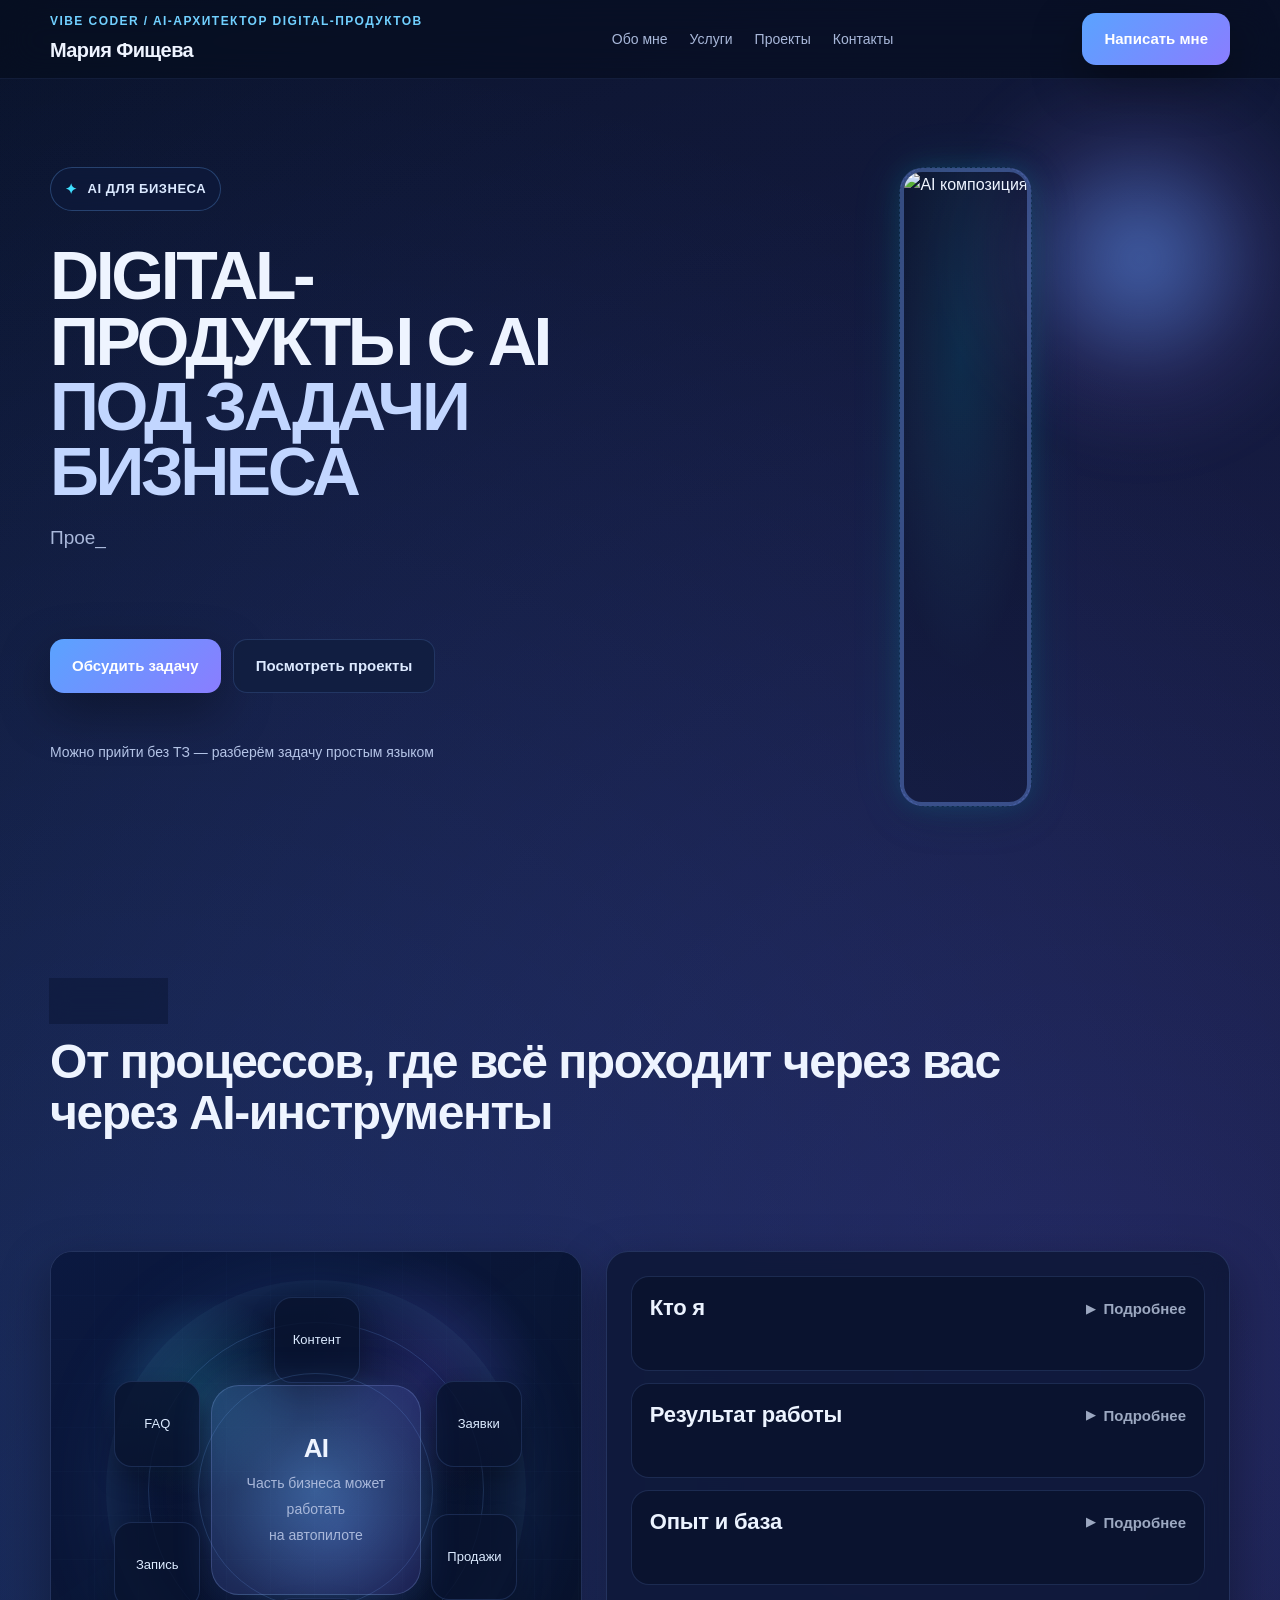
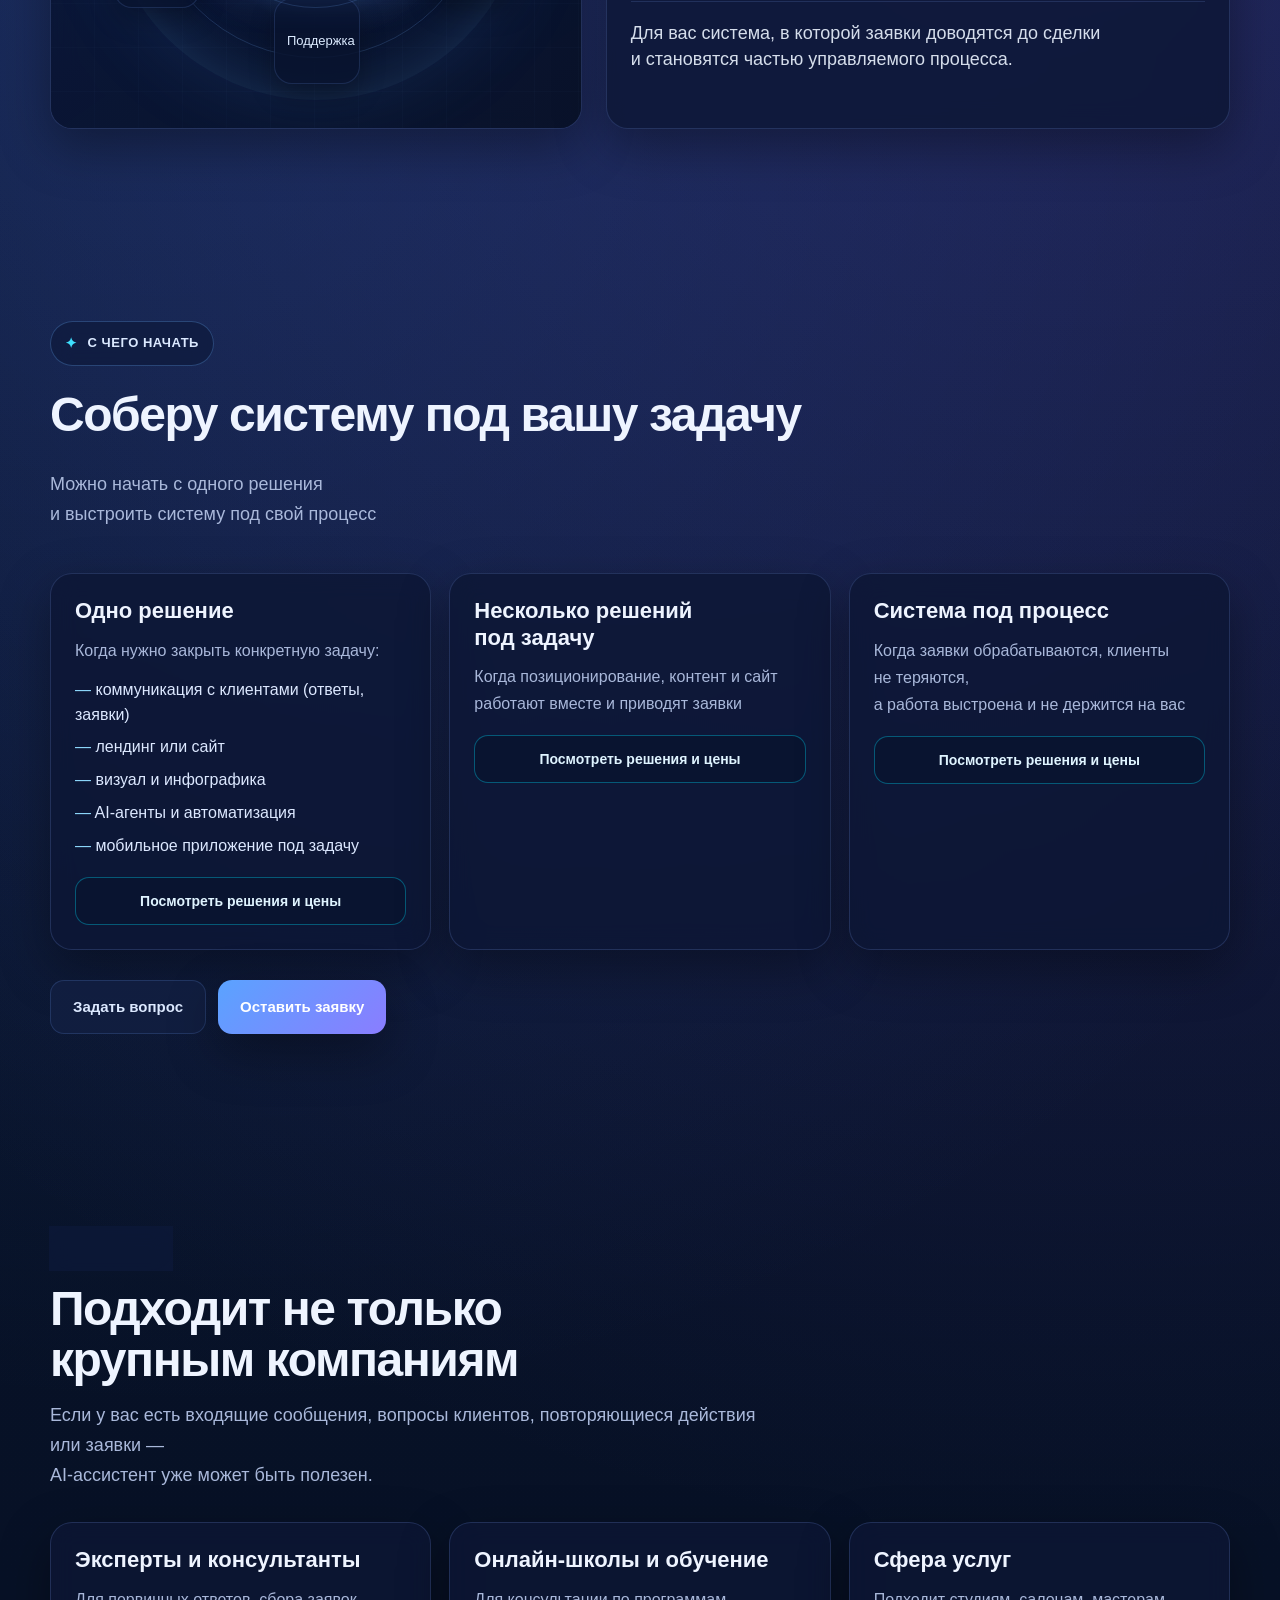
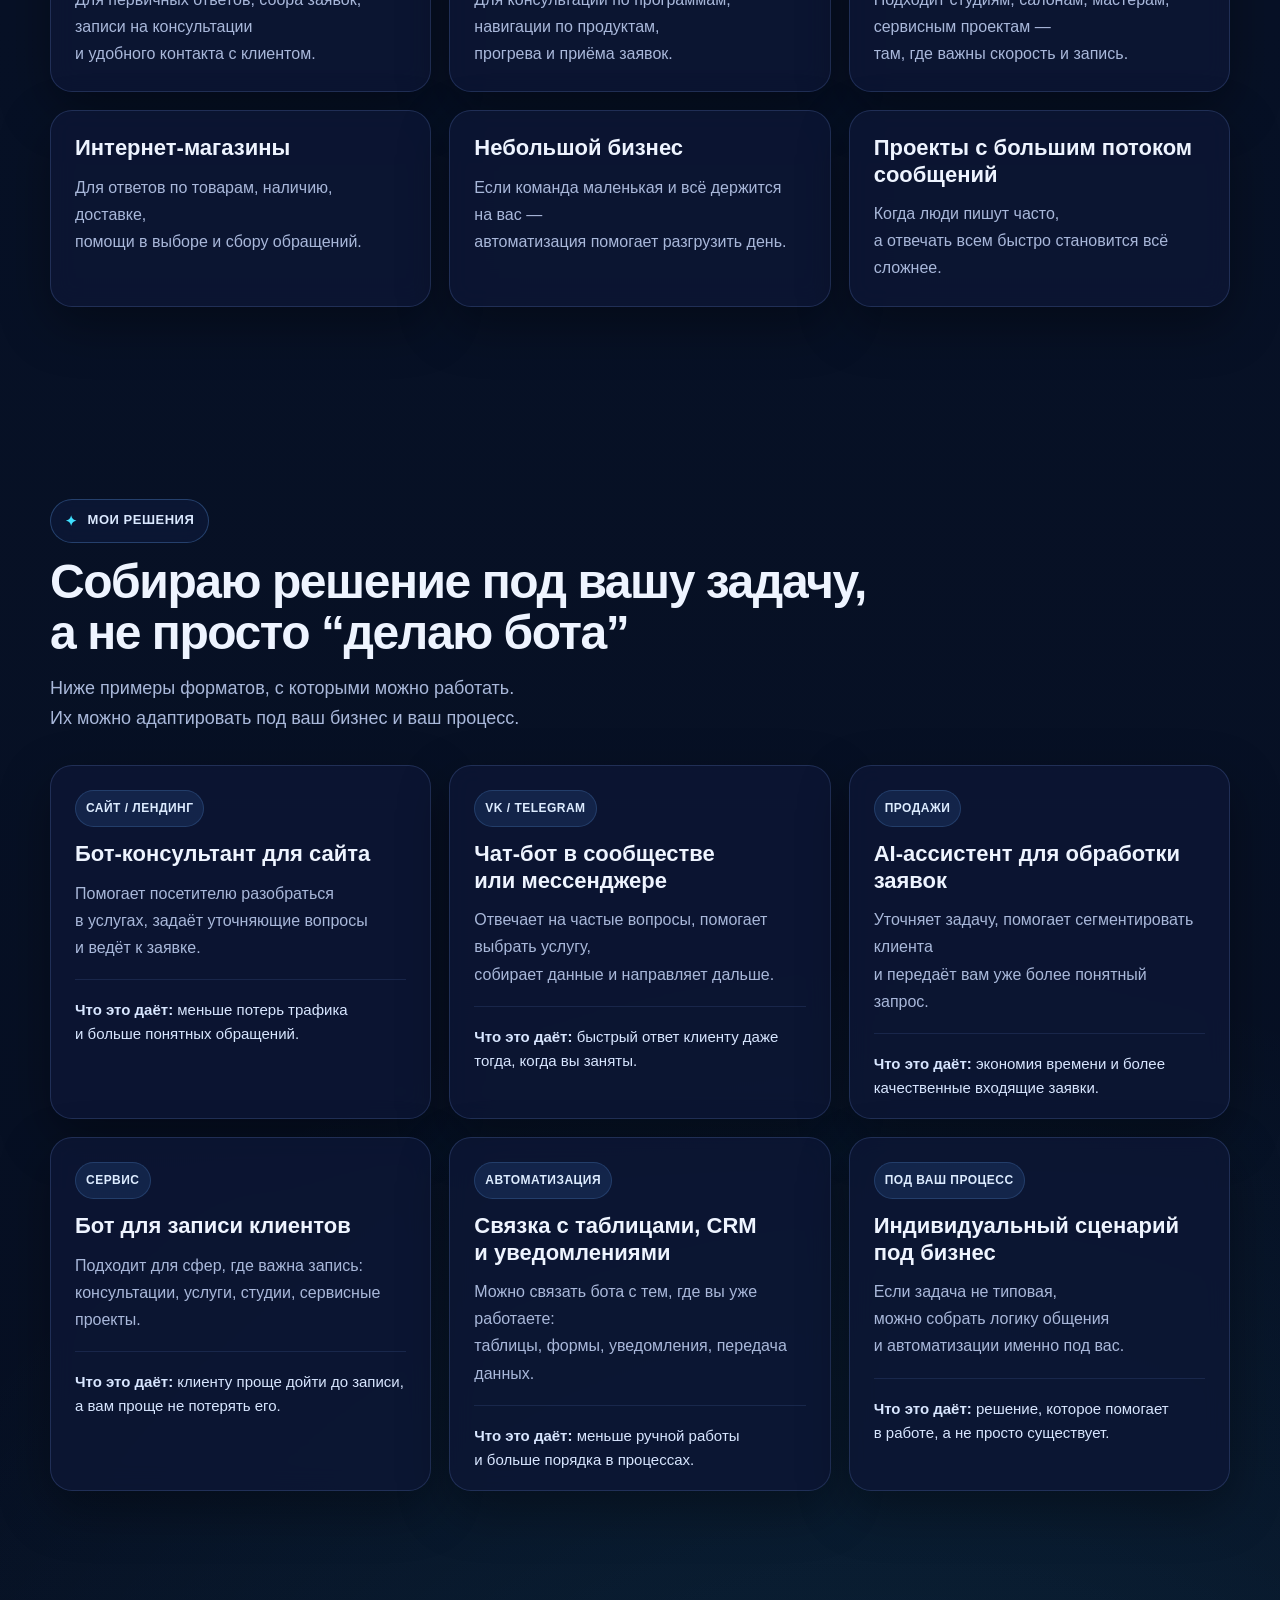
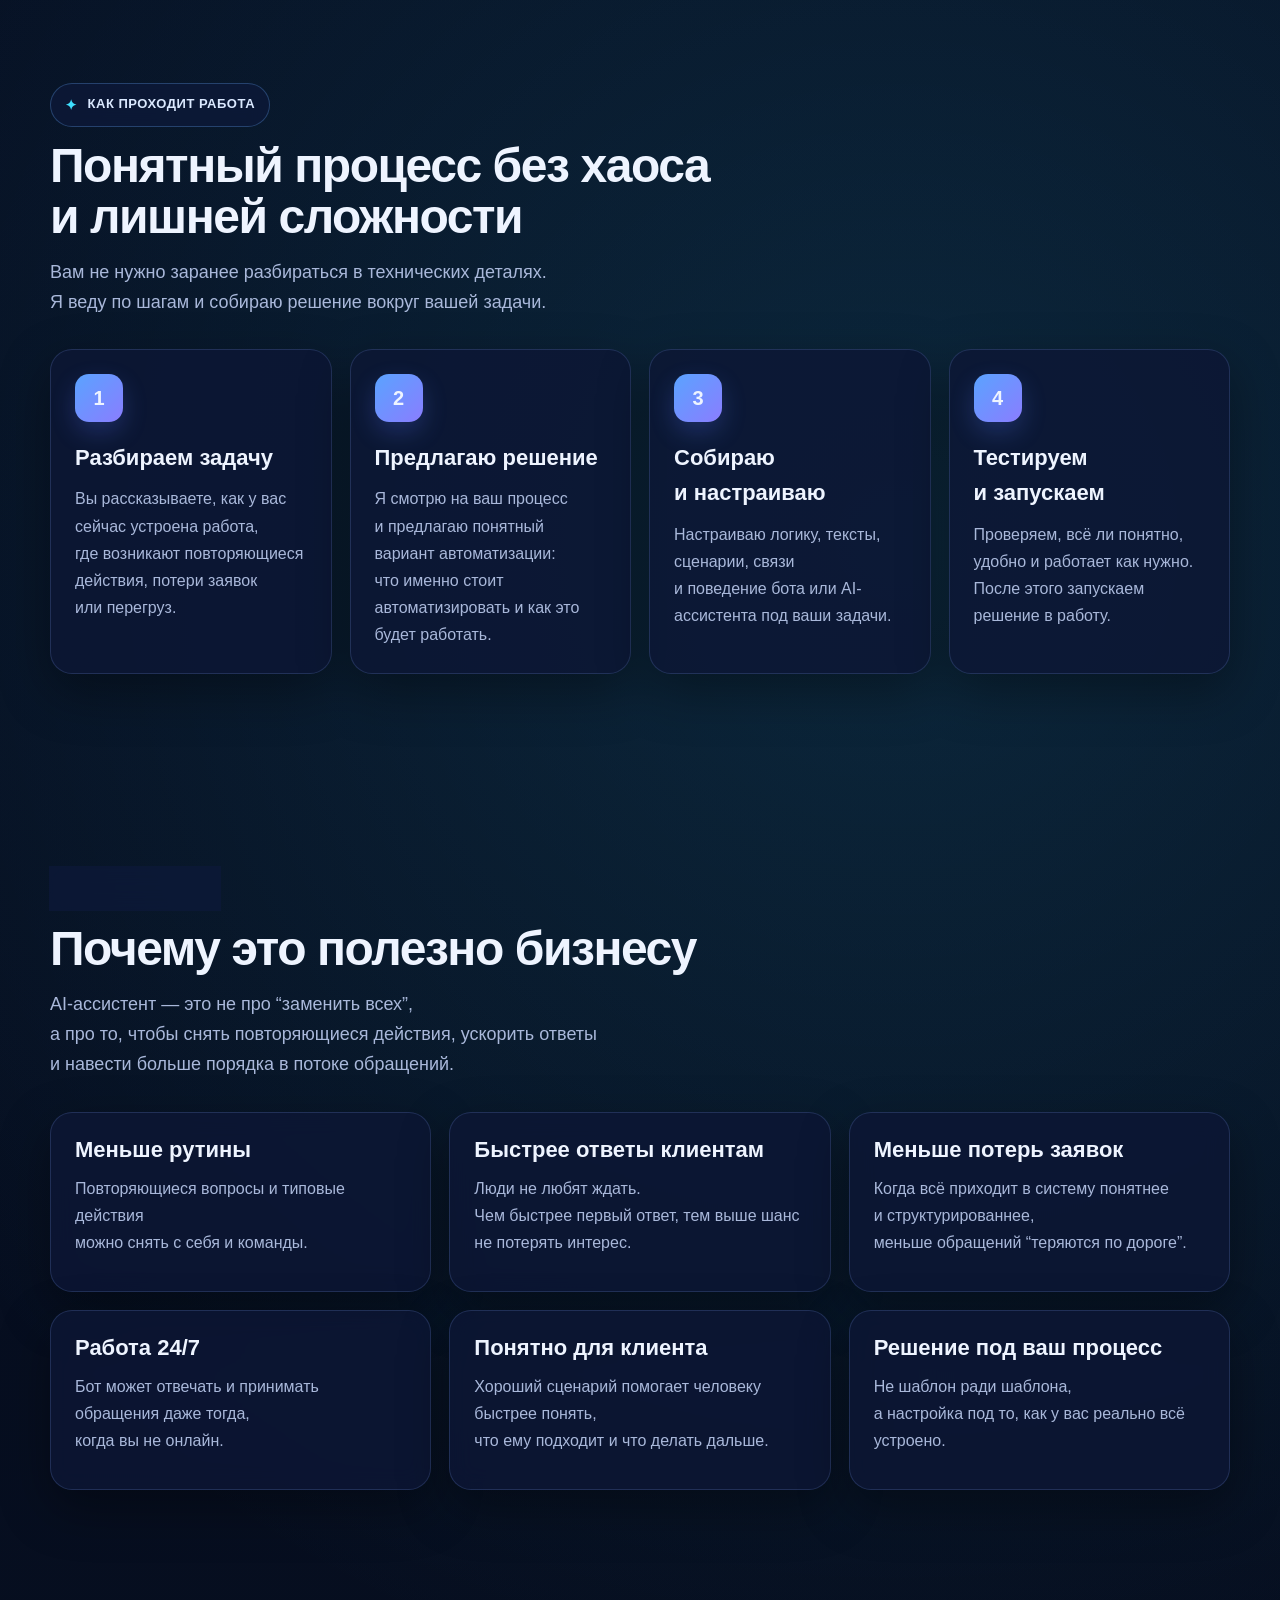
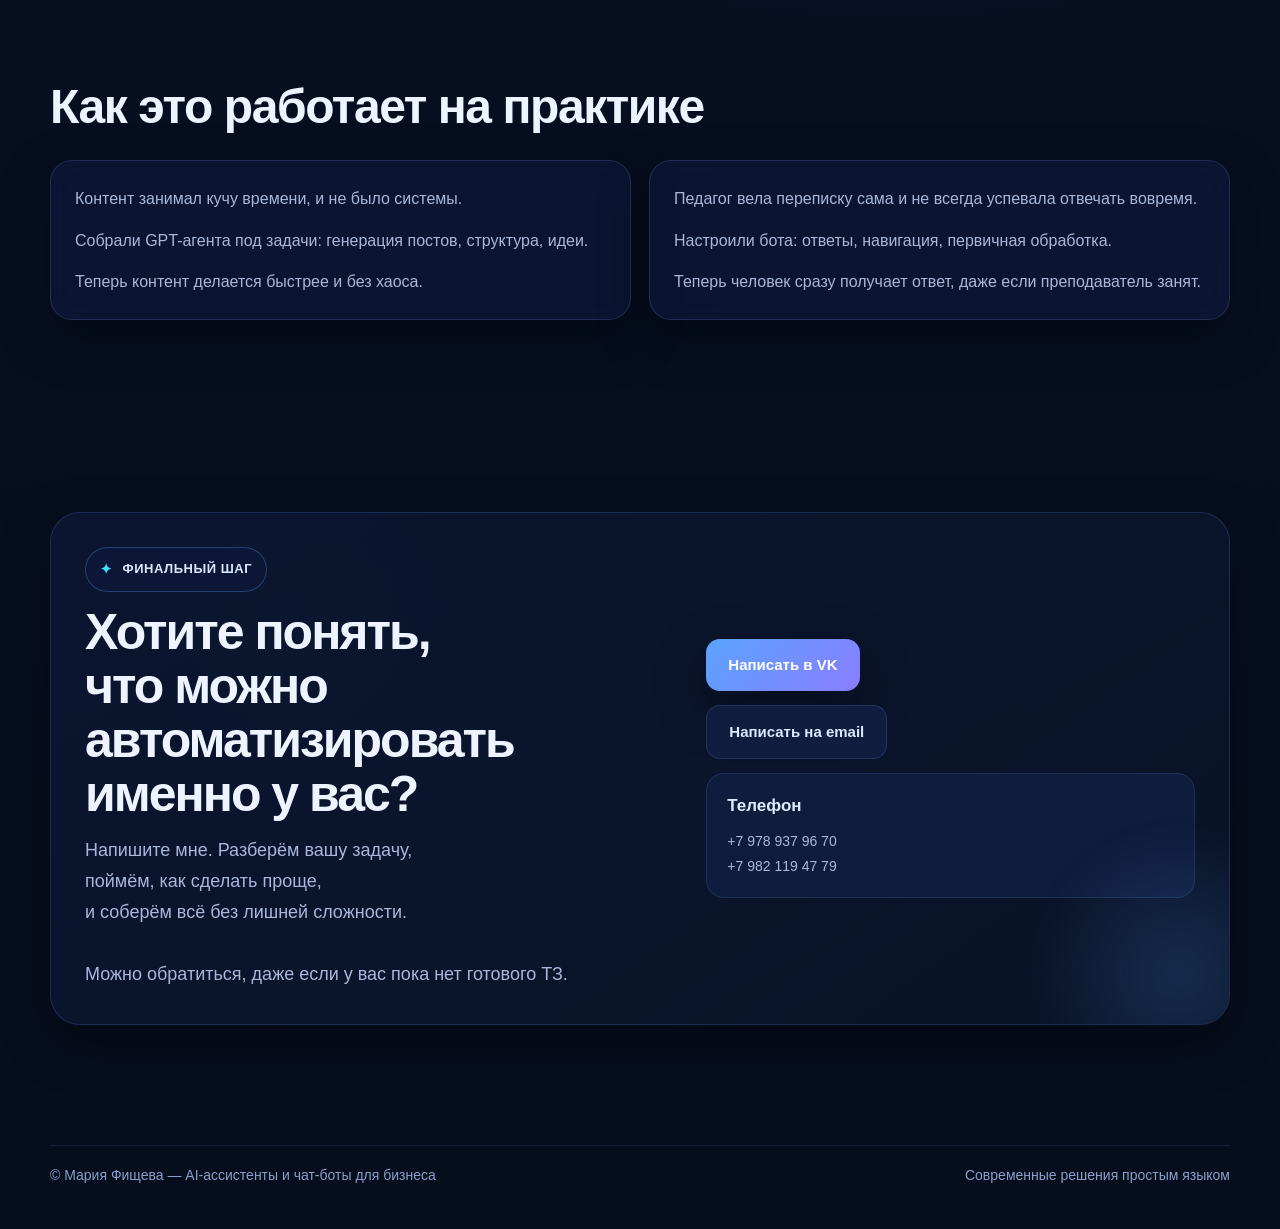
==== commit 6c5ce853: "блок услуги и цены" ====
--- a/index.html
+++ b/index.html
@@ -159,6 +159,43 @@
               <li>мобильное приложение под&nbsp;задачу</li>
             </ul>
             <button class="start-card-btn" type="button">Посмотреть решения и&nbsp;цены</button>
+            <div class="card-details">
+              <button class="card-close" type="button" aria-label="Закрыть детали">×</button>
+              <div class="card-details-grid">
+                <article class="service-price-card">
+                  <p class="service-price-name">Оформление сообщества</p>
+                  <div class="service-price-value">от 3 000 ₽</div>
+                </article>
+                <article class="service-price-card">
+                  <p class="service-price-name">Инфографика</p>
+                  <div class="service-price-value">от 500 ₽ / слайд</div>
+                </article>
+                <article class="service-price-card">
+                  <p class="service-price-name">Презентации</p>
+                  <div class="service-price-value">от 5 000 ₽</div>
+                </article>
+                <article class="service-price-card">
+                  <p class="service-price-name">Визуал: баннеры, флаеры, оформление</p>
+                  <div class="service-price-value">от 1 000 ₽</div>
+                </article>
+                <article class="service-price-card">
+                  <p class="service-price-name">Лендинг</p>
+                  <div class="service-price-value">от 10 000 ₽</div>
+                </article>
+                <article class="service-price-card">
+                  <p class="service-price-name">Сайт многостраничный</p>
+                  <div class="service-price-value">от 30 000 ₽</div>
+                </article>
+                <article class="service-price-card">
+                  <p class="service-price-name">Умные боты и автоответы</p>
+                  <div class="service-price-value">от 15 000 ₽</div>
+                </article>
+                <article class="service-price-card">
+                  <p class="service-price-name">Мобильное приложение под задачу</p>
+                  <div class="service-price-value">от 30 000 ₽</div>
+                </article>
+              </div>
+            </div>
           </article>
 
           <article class="card start-card" tabindex="0" role="button" aria-pressed="false" data-service="bundle">
@@ -167,6 +204,27 @@
               Когда позиционирование, контент и&nbsp;сайт<br>работают вместе и&nbsp;приводят заявки
             </p>
             <button class="start-card-btn" type="button">Посмотреть решения и&nbsp;цены</button>
+            <div class="card-details">
+              <button class="card-close" type="button" aria-label="Закрыть детали">×</button>
+              <div class="card-details-grid">
+                <article class="service-price-card">
+                  <p class="service-price-name">Автоматизация приёма заявок: бот + CRM</p>
+                  <div class="service-price-value">от 25 000 ₽</div>
+                </article>
+                <article class="service-price-card">
+                  <p class="service-price-name">Сайт + заявки</p>
+                  <div class="service-price-value">от 40 000 ₽</div>
+                </article>
+                <article class="service-price-card">
+                  <p class="service-price-name">Контент + оформление + заявки</p>
+                  <div class="service-price-value">от 50 000 ₽</div>
+                </article>
+                <article class="service-price-card">
+                  <p class="service-price-name">Коммуникация + автоматизация</p>
+                  <div class="service-price-value">от 60 000 ₽</div>
+                </article>
+              </div>
+            </div>
           </article>
 
           <article class="card start-card" tabindex="0" role="button" aria-pressed="false" data-service="system">
@@ -175,14 +233,28 @@
               Когда заявки обрабатываются, клиенты не&nbsp;теряются,<br>а&nbsp;работа выстроена и&nbsp;не&nbsp;держится на&nbsp;вас
             </p>
             <button class="start-card-btn" type="button">Посмотреть решения и&nbsp;цены</button>
-          </article>
-        </div>
-
-        <div class="services-details" id="services-details" aria-live="polite">
-          <div class="card services-details-inner">
-            <h3 class="services-details-title">Решения и цены</h3>
-            <div class="services-details-grid"></div>
-          </div>
+            <div class="card-details">
+              <button class="card-close" type="button" aria-label="Закрыть детали">×</button>
+              <div class="card-details-grid">
+                <article class="service-price-card">
+                  <p class="service-price-name">Автоматизация процессов</p>
+                  <div class="service-price-value">от 40 000 ₽</div>
+                </article>
+                <article class="service-price-card">
+                  <p class="service-price-name">Система под процесс</p>
+                  <div class="service-price-value">от 90 000 ₽</div>
+                </article>
+                <article class="service-price-card">
+                  <p class="service-price-name">Автоматизация + AI</p>
+                  <div class="service-price-value">от 120 000 ₽</div>
+                </article>
+                <article class="service-price-card">
+                  <p class="service-price-name">Полная система под бизнес</p>
+                  <div class="service-price-value">от 150 000 ₽</div>
+                </article>
+              </div>
+            </div>
+          </article>
         </div>
 
         <div class="automation-cta reveal">
--- a/styles.css
+++ b/styles.css
@@ -662,6 +662,7 @@
   display: grid;
   grid-template-columns: repeat(3, 1fr);
   gap: var(--space-3);
+  align-items: start;
 }
 
 #automation .badge {
@@ -739,50 +740,69 @@
   box-shadow: 0 14px 30px rgba(1, 218, 251, 0.1);
 }
 
-#automation .services-details {
-  margin-top: 18px;
+#automation .card-details {
+  position: relative;
+  margin-top: 0;
+  padding-top: 0;
   max-height: 0;
   overflow: hidden;
   opacity: 0;
-  transform: translateY(10px);
+  transform: translateY(8px);
   transition: max-height 0.4s ease, opacity 0.34s ease, transform 0.34s ease;
 }
 
-#automation .services-details.is-visible {
-  max-height: 1400px;
+#automation .start-card.is-active .card-details {
+  margin-top: 18px;
+  padding-top: 20px;
+  max-height: 1200px;
   opacity: 1;
   transform: translateY(0);
 }
 
-#automation .services-details-inner {
-  background: linear-gradient(170deg, rgba(10, 22, 49, 0.94), rgba(9, 18, 40, 0.88));
-  border-color: rgba(1, 218, 251, 0.24);
-}
-
-#automation .services-details-title {
-  margin: 0 0 18px;
-  color: #eef6ff;
-  font-size: clamp(22px, 2.6vw, 30px);
-}
-
-#automation .services-details-grid {
-  display: grid;
-  grid-template-columns: repeat(3, minmax(0, 1fr));
-  gap: 12px;
+#automation .card-details-grid {
+  display: flex;
+  flex-direction: column;
+  gap: 10px;
+}
+
+#automation .card-close {
+  position: absolute;
+  top: 0;
+  right: 0;
+  width: 30px;
+  height: 30px;
+  border: 1px solid rgba(132, 167, 255, 0.2);
+  border-radius: 10px;
+  background: rgba(8, 18, 40, 0.75);
+  color: #dff4ff;
+  font-size: 18px;
+  line-height: 1;
+  cursor: pointer;
+  transition: border-color 0.24s ease, background 0.24s ease, color 0.24s ease;
+}
+
+#automation .card-close:hover {
+  border-color: rgba(1, 218, 251, 0.55);
+  background: rgba(12, 30, 62, 0.92);
+  color: #ffffff;
 }
 
 #automation .service-price-card {
   border: 1px solid rgba(132, 167, 255, 0.16);
-  border-radius: 16px;
-  background: rgba(9, 20, 45, 0.78);
-  padding: 14px;
+  border-radius: 14px;
+  background: rgba(9, 20, 45, 0.72);
+  padding: 12px 14px;
+  display: flex;
+  flex-direction: column;
+  gap: 6px;
+  cursor: default;
 }
 
 #automation .service-price-name {
   color: #e9f3ff;
   font-size: 15px;
-  line-height: 1.5;
-  margin: 0 0 8px;
+  line-height: 1.45;
+  margin: 0;
 }
 
 #automation .service-price-value {
@@ -790,6 +810,7 @@
   font-size: 14px;
   font-weight: 700;
   letter-spacing: 0.01em;
+  line-height: 1.4;
 }
 
 #automation .automation-cta {
@@ -1103,7 +1124,7 @@
 
   .cards-grid,
   #automation .start-grid,
-  #automation .services-details-grid,
+  #automation .card-details-grid,
   .for-whom-grid,
   .solutions-grid,
   .benefits-grid,
@@ -1127,7 +1148,7 @@
 
   .cards-grid,
   #automation .start-grid,
-  #automation .services-details-grid,
+  #automation .card-details-grid,
   .for-whom-grid,
   .solutions-grid,
   .benefits-grid,
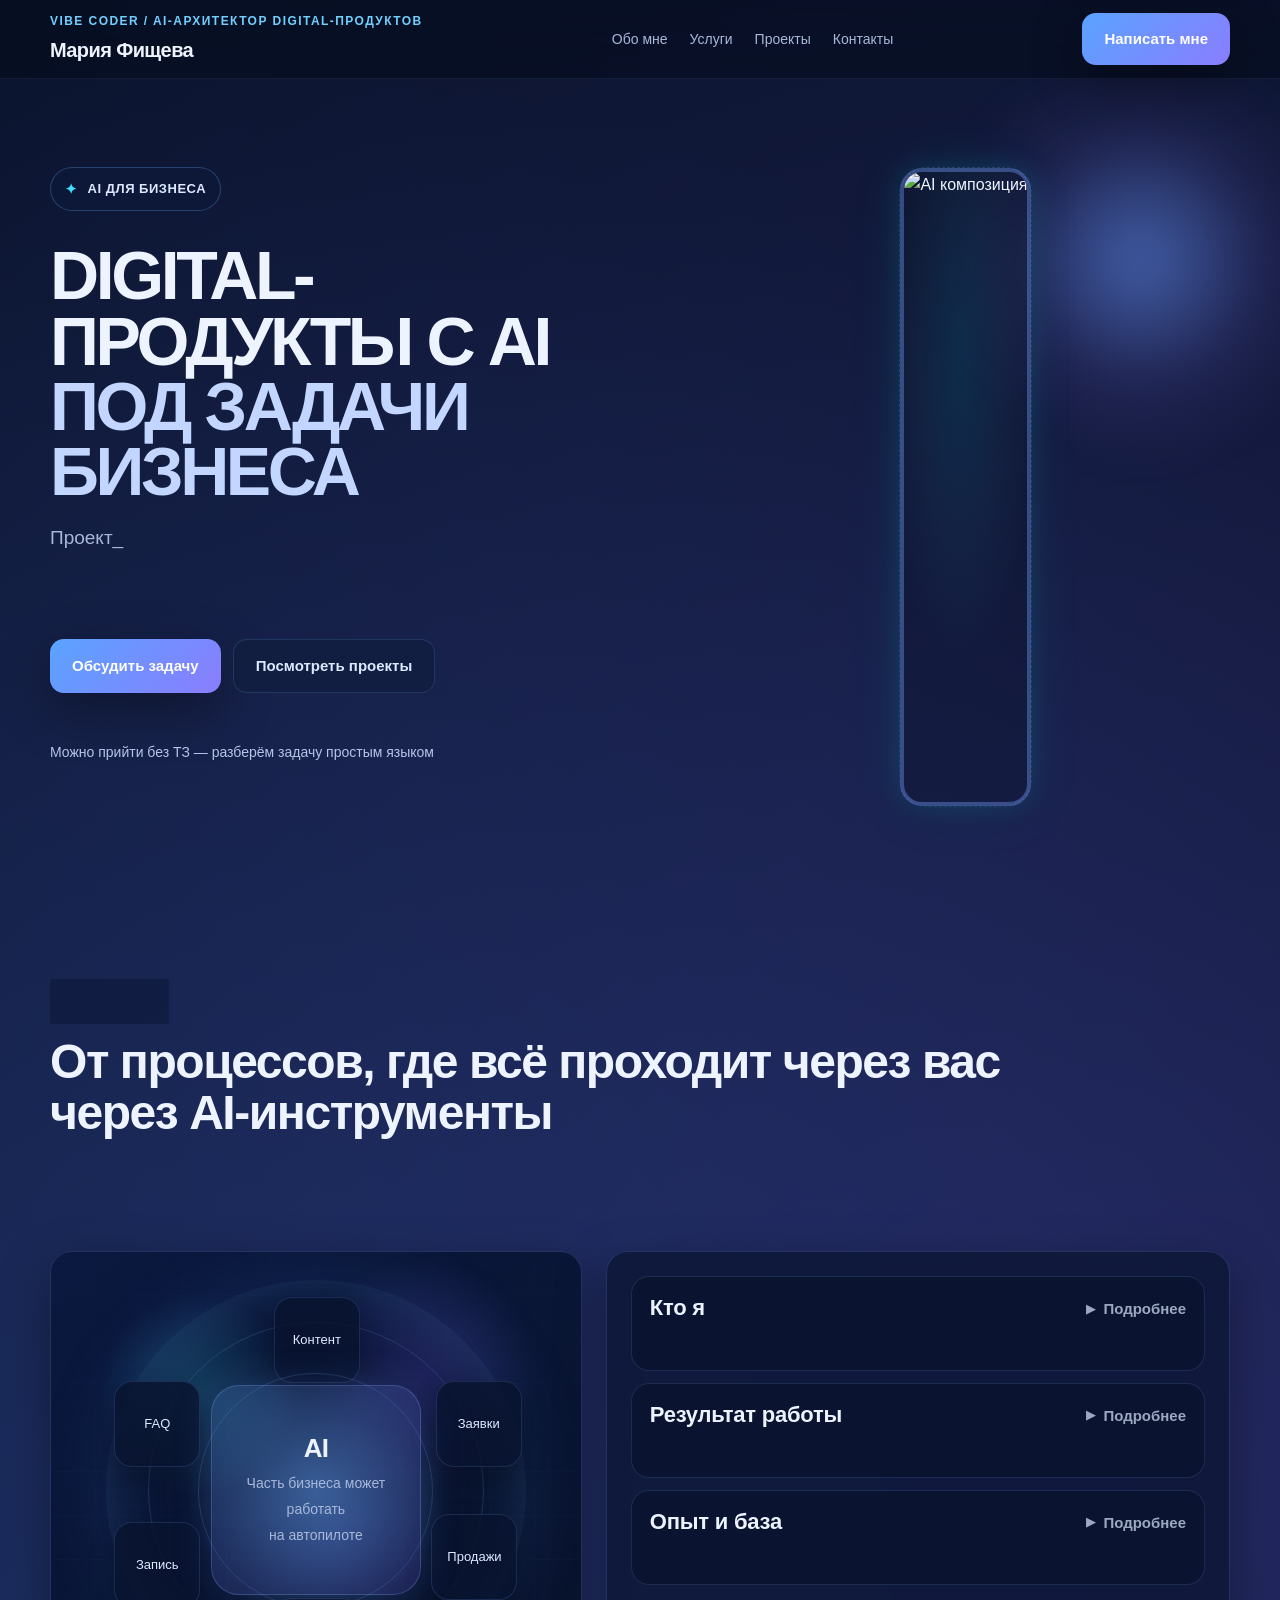
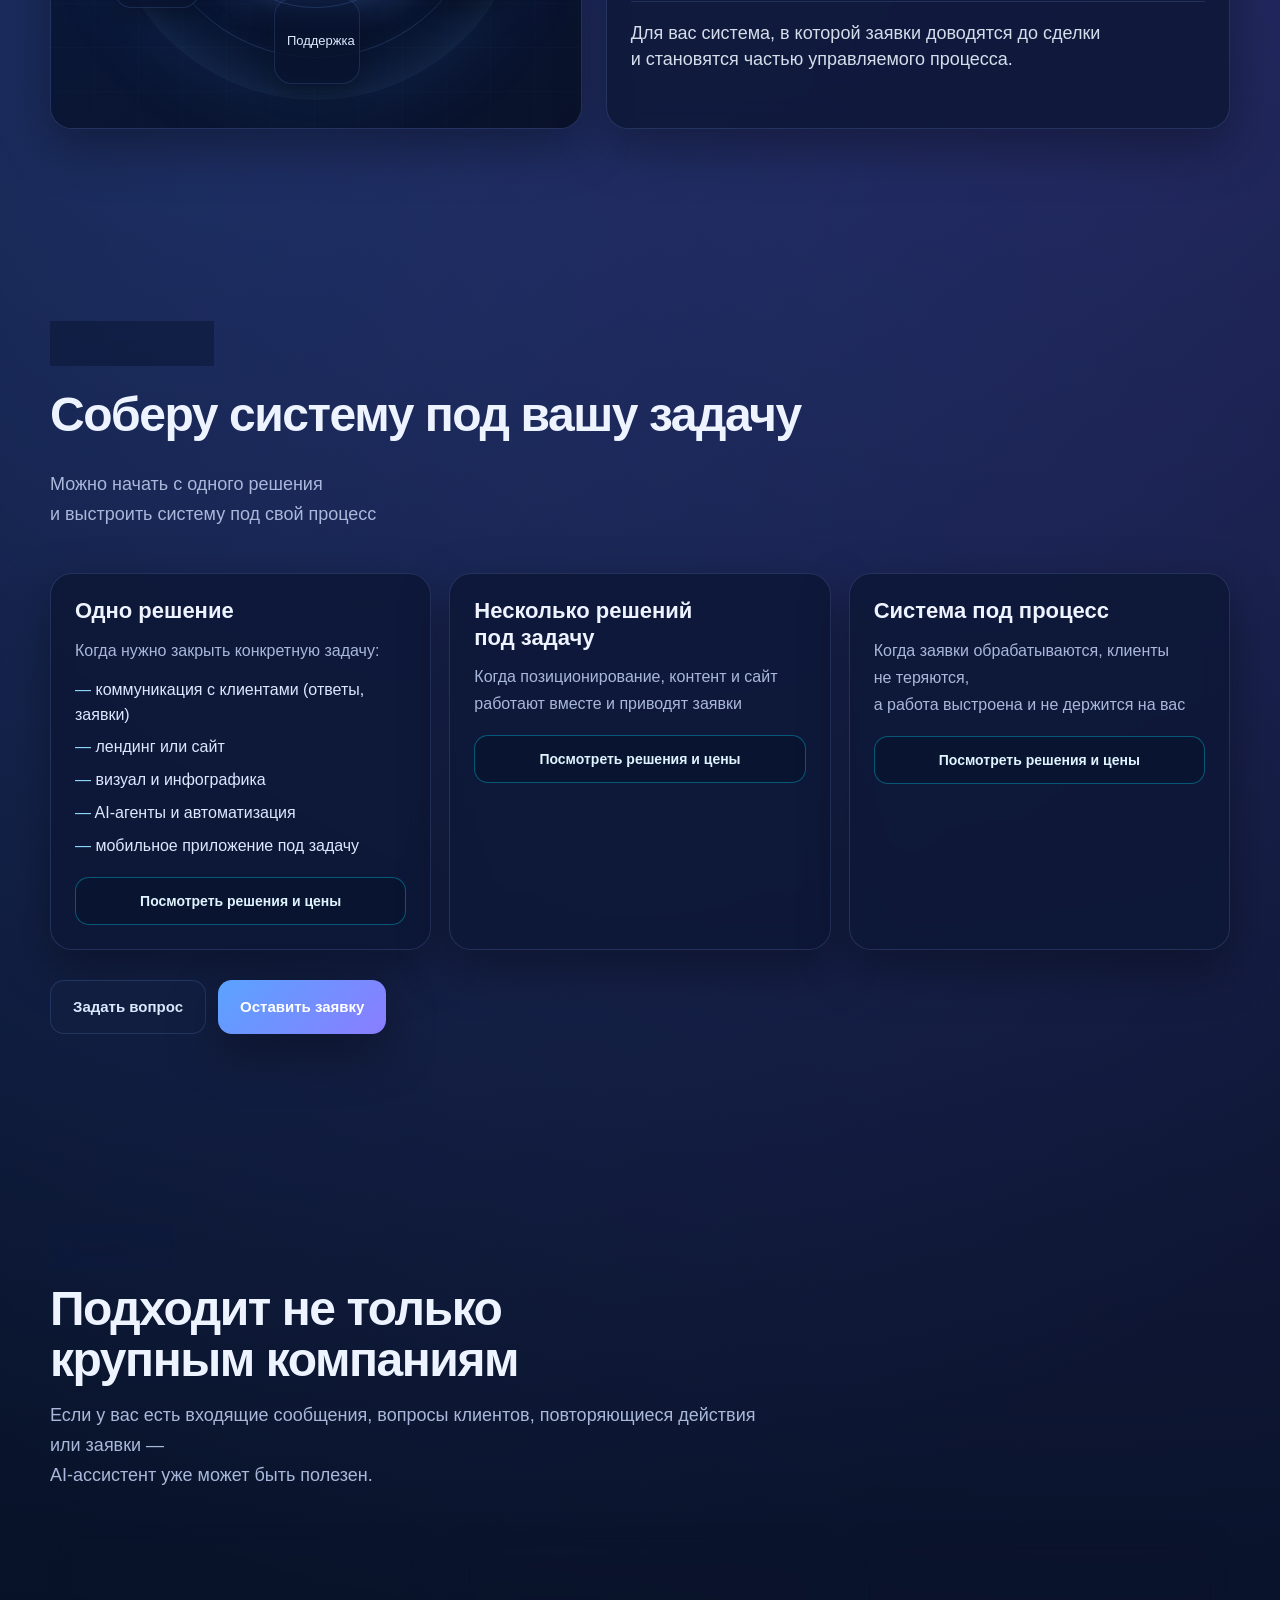
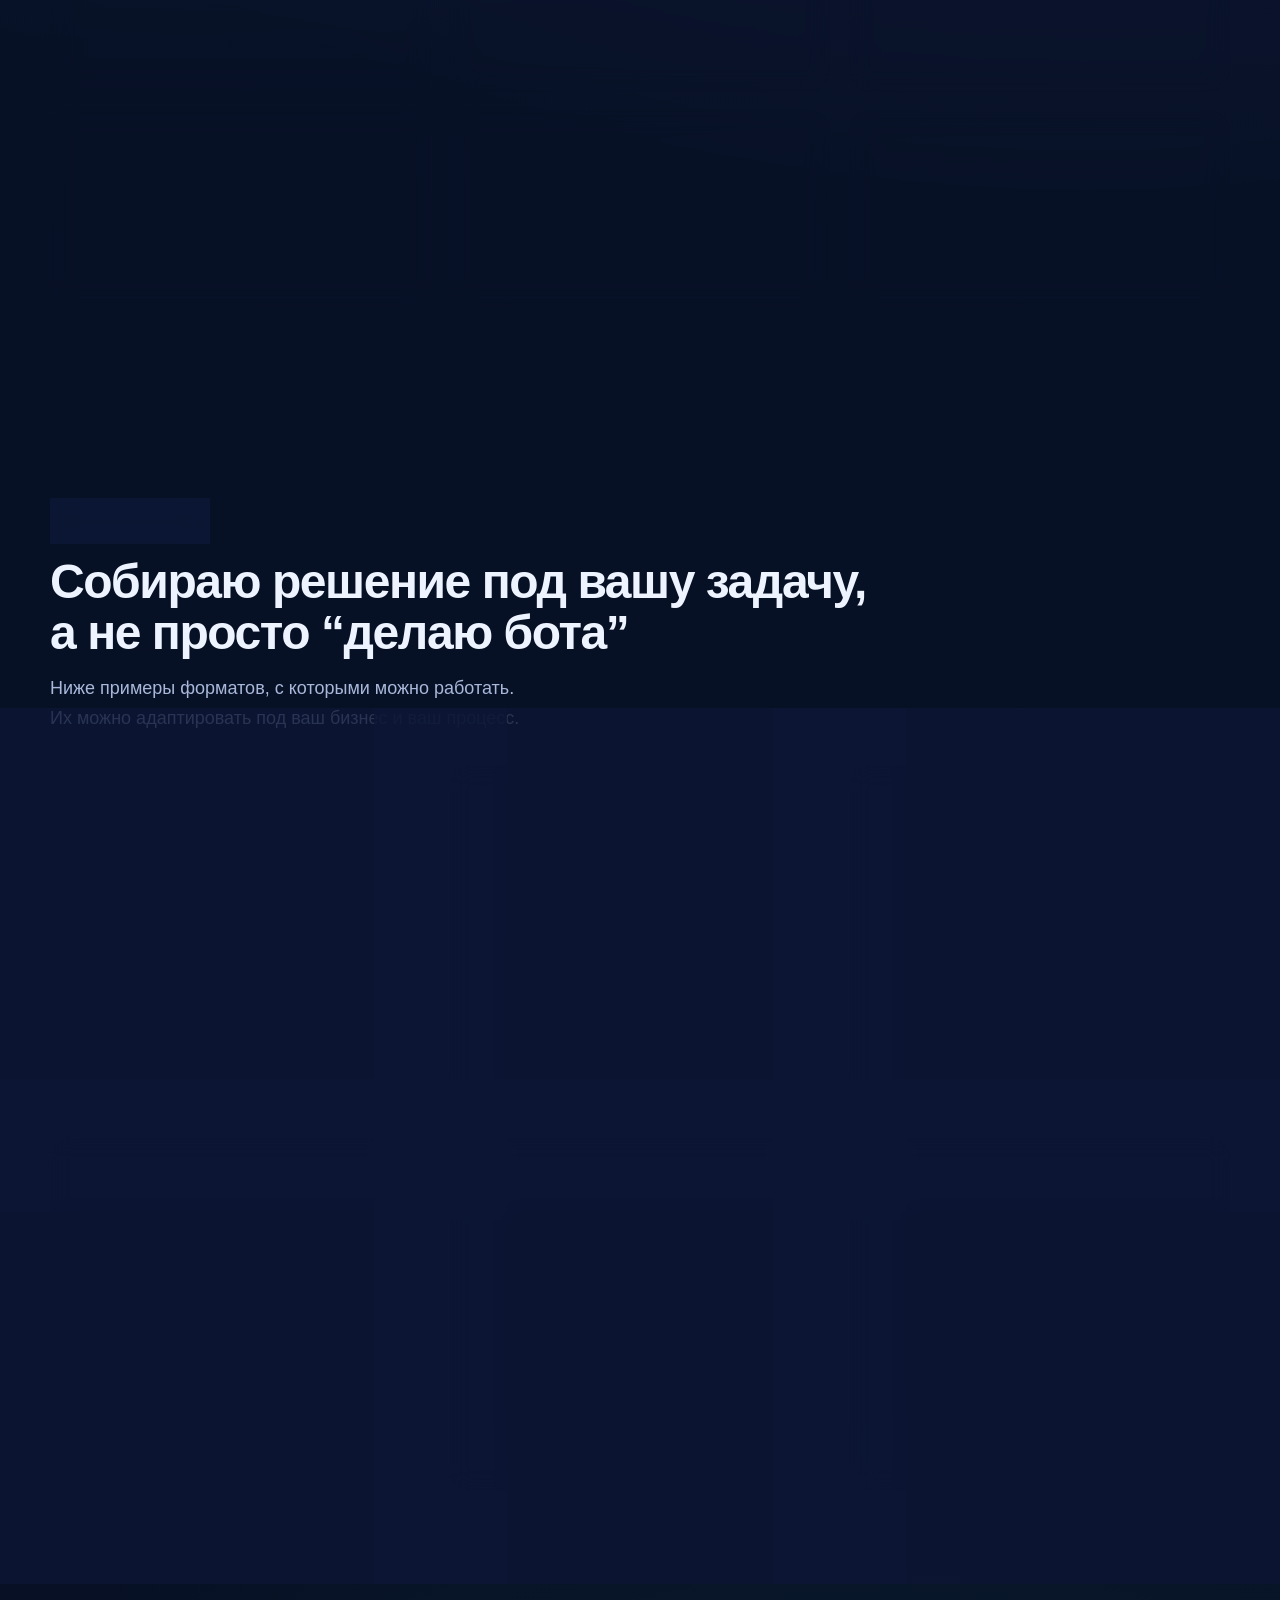
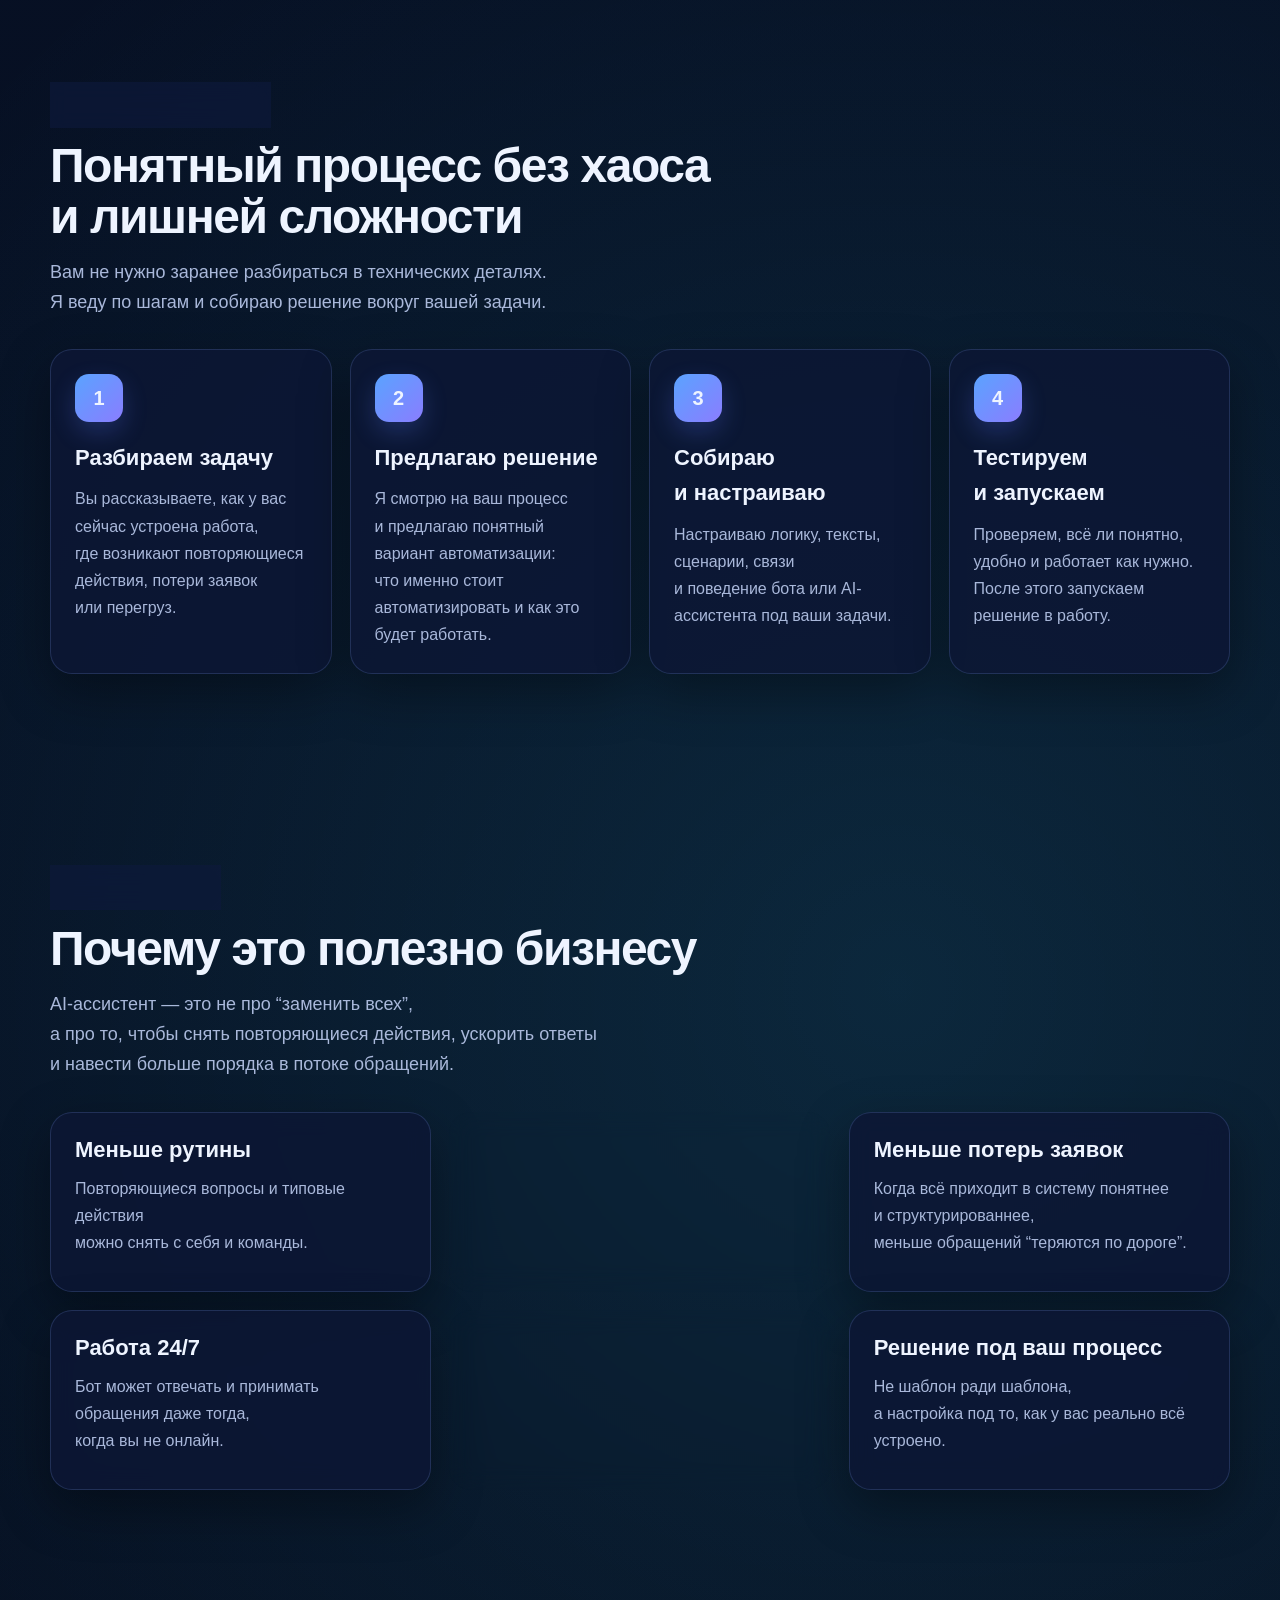
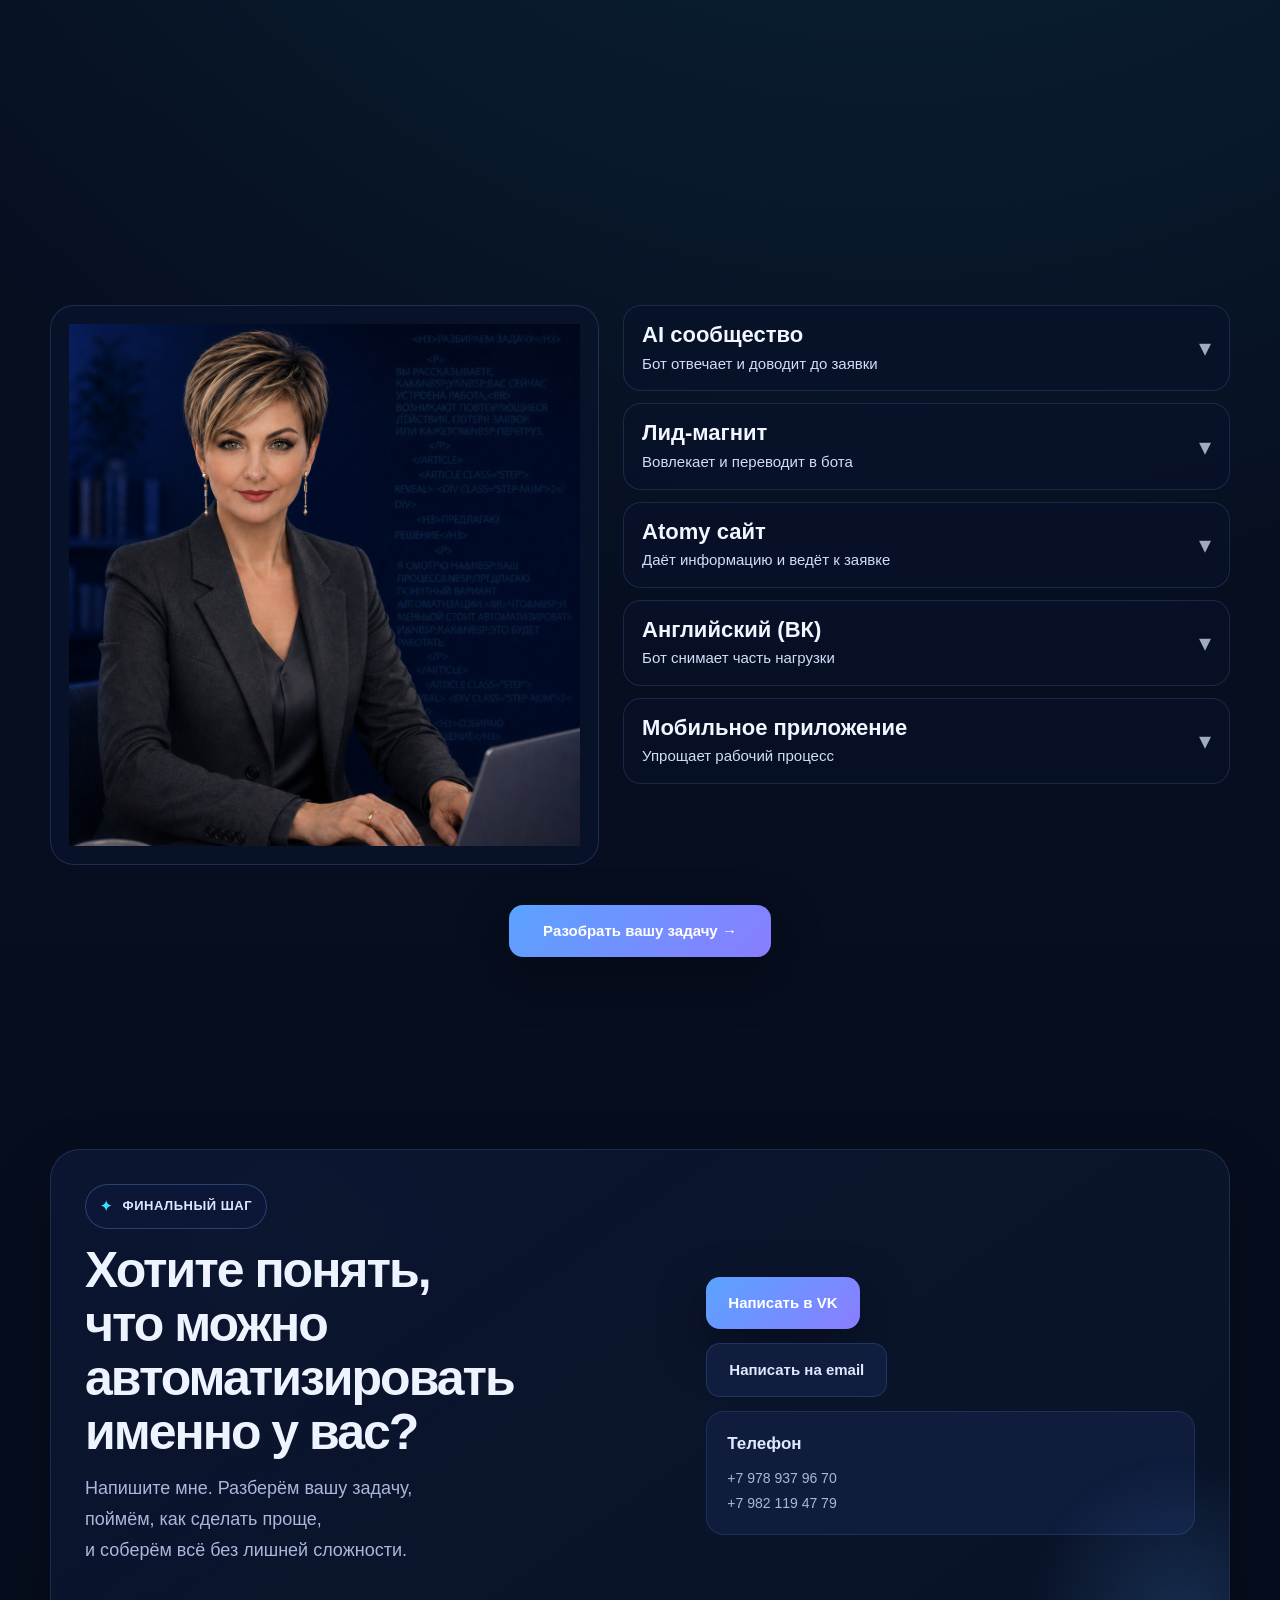
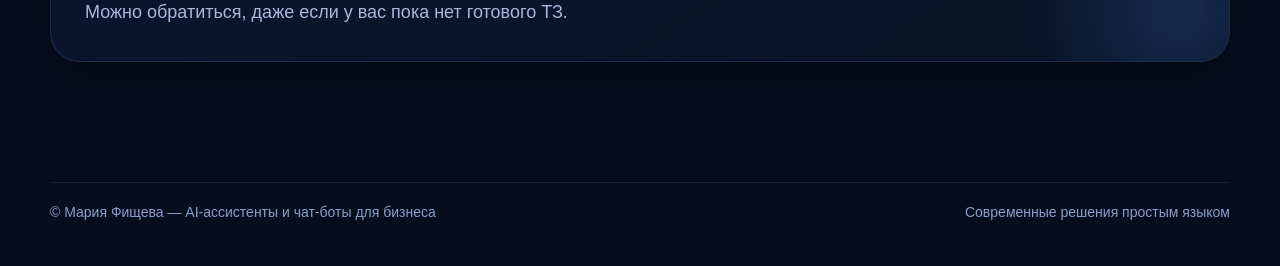
==== commit e206e488: "новый блок проекты" ====
--- a/index.html
+++ b/index.html
@@ -496,30 +496,105 @@
 
     <section id="cases" class="section">
       <div class="container">
+        <div class="badge reveal">Проекты</div>
         <h2 class="section-title reveal">Как это работает на практике</h2>
-        <div class="cases-grid">
-          <article class="card case-card reveal">
-            <p>
-              Контент занимал кучу времени, и не было системы.
-            </p>
-            <p>
-              Собрали GPT-агента под задачи: генерация постов, структура, идеи.
-            </p>
-            <p>
-              Теперь контент делается быстрее и без хаоса.
-            </p>
-          </article>
-          <article class="card case-card reveal">
-            <p>
-              Педагог вела переписку сама и не всегда успевала отвечать вовремя.
-            </p>
-            <p>
-              Настроили бота: ответы, навигация, первичная обработка.
-            </p>
-            <p>
-              Теперь человек сразу получает ответ, даже если преподаватель занят.
-            </p>
-          </article>
+        <p class="section-subtitle reveal">
+          Решения в&nbsp;работе: выберите кейс справа и&nbsp;посмотрите,
+          как&nbsp;подход реализован на&nbsp;практике.
+        </p>
+
+        <div class="projects-layout reveal">
+          <div class="project-display">
+            <img id="project-display-image" src="img/project-display.png" alt="Экран проекта" />
+          </div>
+
+          <div class="project-accordion">
+            <article class="project-item" data-project-image="img/vk-ai-community.jpg">
+              <button class="project-trigger" type="button" aria-expanded="false">
+                <span class="project-head-main">AI сообщество</span>
+                <span class="project-head-sub">Бот отвечает и доводит до заявки</span>
+                <span class="project-arrow">▾</span>
+              </button>
+              <div class="project-panel">
+                <img class="project-mobile-image" src="img/vk-ai-community.jpg" alt="AI сообщество" />
+                <div class="project-panel-content">
+                  <p><strong>Проблема:</strong> пользователю нужно быстро понять, что за решение ему подходит, и получить ответы без долгой переписки.</p>
+                  <p><strong>Решение:</strong> сообщество ВКонтакте + бот-консультант со структурой общения.</p>
+                  <p><strong>Как работает:</strong> бот отвечает на вопросы, помогает сориентироваться и доводит пользователя до заявки.</p>
+                  <p>Бота можно посмотреть на примере: он отвечает на вопросы и доводит пользователя до заявки.</p>
+                  <a class="btn btn-secondary project-inline-cta" href="#bot">Посмотреть бота в&nbsp;работе →</a>
+                </div>
+              </div>
+            </article>
+
+            <article class="project-item" data-project-image="img/lead-magnet-wheel.png">
+              <button class="project-trigger" type="button" aria-expanded="false">
+                <span class="project-head-main">Лид-магнит</span>
+                <span class="project-head-sub">Вовлекает и переводит в бота</span>
+                <span class="project-arrow">▾</span>
+              </button>
+              <div class="project-panel">
+                <img class="project-mobile-image" src="img/lead-magnet-wheel.png" alt="Лид-магнит" />
+                <div class="project-panel-content">
+                  <p><strong>Проблема:</strong> нужно вовлечь человека до заявки, а не просто показать информацию.</p>
+                  <p><strong>Решение:</strong> интерактив “Колесо” + переход в бота.</p>
+                  <p><strong>Как работает:</strong> пользователь проходит механику, получает интерес к теме и продолжает общение в боте.</p>
+                </div>
+              </div>
+            </article>
+
+            <article class="project-item" data-project-image="img/atomy-site.jpg">
+              <button class="project-trigger" type="button" aria-expanded="false">
+                <span class="project-head-main">Atomy сайт</span>
+                <span class="project-head-sub">Даёт информацию и ведёт к заявке</span>
+                <span class="project-arrow">▾</span>
+              </button>
+              <div class="project-panel">
+                <img class="project-mobile-image" src="img/atomy-site.jpg" alt="Atomy сайт" />
+                <div class="project-panel-content">
+                  <p><strong>Проблема:</strong> информации много, пользователю сложно быстро разобраться и понять следующий шаг.</p>
+                  <p><strong>Решение:</strong> сайт с понятной структурой + переход в бота.</p>
+                  <p><strong>Как работает:</strong> пользователь изучает информацию, задаёт вопросы в боте и может оставить заявку.</p>
+                </div>
+              </div>
+            </article>
+
+            <article class="project-item" data-project-image="img/confidential-project.png">
+              <button class="project-trigger" type="button" aria-expanded="false">
+                <span class="project-head-main">Английский (ВК)</span>
+                <span class="project-head-sub">Бот снимает часть нагрузки</span>
+                <span class="project-arrow">▾</span>
+              </button>
+              <div class="project-panel">
+                <img class="project-mobile-image" src="img/confidential-project.png" alt="Конфиденциальный проект" />
+                <div class="project-panel-content">
+                  <p><strong>Проблема:</strong> много повторяющихся вопросов, которые забирают время у преподавателя.</p>
+                  <p><strong>Решение:</strong> в существующее сообщество подключён бот-консультант.</p>
+                  <p><strong>Как работает:</strong> бот отвечает на частые вопросы,<br>помогает сориентироваться,<br>направляет на пробное занятие<br>и записывает на него.</p>
+                </div>
+              </div>
+            </article>
+
+            <article class="project-item" data-project-image="img/mobile-badge-app-1.jpg">
+              <button class="project-trigger" type="button" aria-expanded="false">
+                <span class="project-head-main">Мобильное приложение</span>
+                <span class="project-head-sub">Упрощает рабочий процесс</span>
+                <span class="project-arrow">▾</span>
+              </button>
+              <div class="project-panel">
+                <img class="project-mobile-image" src="img/mobile-badge-app-1.jpg" alt="Мобильное приложение" />
+                <div class="project-panel-content">
+                  <p><strong>Проблема:</strong> печать бейджей занимала лишние действия и время.</p>
+                  <p><strong>Решение:</strong> мобильное приложение под конкретный рабочий процесс.</p>
+                  <p><strong>Как работает:</strong> сотрудник быстро формирует данные для бейджа<br>и отправляет его прямо в печать.</p>
+                </div>
+              </div>
+            </article>
+          </div>
+        </div>
+
+        <div class="cases-cta reveal">
+          <a class="btn btn-primary" href="#bot">Разобрать вашу задачу →</a>
         </div>
       </div>
     </section>
--- a/styles.css
+++ b/styles.css
@@ -933,31 +933,168 @@
 }
 
 #cases .section-title {
-  margin-bottom: 28px;
-}
-
-.cases-grid {
-  display: grid;
-  grid-template-columns: repeat(2, 1fr);
-  gap: var(--space-3);
-}
-
-.case-card {
-  transition: transform 0.24s ease, box-shadow 0.24s ease, border-color 0.24s ease;
-}
-
-.case-card:hover {
-  transform: translateY(-3px);
-  box-shadow: 0 22px 48px rgba(0, 0, 0, 0.32);
-  border-color: rgba(132, 167, 255, 0.26);
-}
-
-.case-card p {
+  margin-bottom: 14px;
+}
+
+#cases .section-subtitle {
+  max-width: 760px;
+  margin-bottom: clamp(24px, 3.8vw, 40px);
+}
+
+#cases .projects-layout {
+  display: grid;
+  grid-template-columns: minmax(300px, 0.95fr) minmax(380px, 1.05fr);
+  gap: var(--space-4);
+  align-items: start;
+}
+
+#cases .project-display {
+  border: 1px solid rgba(132, 167, 255, 0.18);
+  border-radius: 24px;
+  background: rgba(9, 20, 45, 0.68);
+  padding: 18px;
+  height: clamp(360px, 46vw, 560px);
+  display: flex;
+  align-items: center;
+  justify-content: center;
+  overflow: hidden;
+  pointer-events: none;
+}
+
+#cases .project-display img {
+  display: block;
+}
+
+#cases #project-display-image.is-default {
+  width: 100%;
+  height: 100%;
+  object-fit: cover;
+  object-position: center;
+}
+
+#cases #project-display-image.is-case {
+  width: 100%;
+  height: 100%;
+  object-fit: contain;
+  object-position: center;
+  padding: clamp(8px, 1.2vw, 14px);
+  display: block;
+}
+
+#cases .project-accordion {
+  display: grid;
+  gap: 12px;
+}
+
+#cases .project-item {
+  border: 1px solid rgba(132, 167, 255, 0.16);
+  border-radius: 18px;
+  background: rgba(9, 18, 42, 0.66);
+  transition: border-color 0.28s ease, background 0.28s ease, box-shadow 0.28s ease;
+}
+
+#cases .project-item:hover {
+  border-color: rgba(1, 218, 251, 0.32);
+  background: rgba(11, 24, 52, 0.78);
+}
+
+#cases .project-item.is-open {
+  border-color: rgba(1, 218, 251, 0.36);
+  box-shadow: inset 0 0 0 1px rgba(1, 218, 251, 0.08);
+}
+
+#cases .project-trigger {
+  width: 100%;
+  border: 0;
+  background: transparent;
+  color: inherit;
+  padding: 16px 18px;
+  display: grid;
+  grid-template-columns: 1fr auto;
+  gap: 4px 12px;
+  text-align: left;
+  align-items: center;
+  cursor: pointer;
+}
+
+#cases .project-head-main {
+  grid-column: 1;
+  justify-self: start;
+  color: #f1f6ff;
+  font-size: 22px;
+  font-weight: 700;
+  line-height: 1.2;
+}
+
+#cases .project-head-sub {
+  grid-column: 1;
+  justify-self: start;
+  color: #d1def8;
+  font-size: 15px;
+  line-height: 1.45;
+  text-align: left;
+}
+
+#cases .project-arrow {
+  grid-column: 2;
+  grid-row: 1 / 3;
+  align-self: center;
+  color: rgba(220, 232, 255, 0.72);
+  font-size: 24px;
+  line-height: 1;
+  transition: transform 0.28s ease;
+}
+
+#cases .project-item.is-open .project-arrow {
+  transform: rotate(180deg);
+}
+
+#cases .project-panel {
+  max-height: 0;
+  opacity: 0;
+  overflow: hidden;
+  transition: max-height 0.34s ease, opacity 0.3s ease;
+}
+
+#cases .project-item.is-open .project-panel {
+  max-height: 520px;
+  opacity: 1;
+}
+
+#cases .project-panel-content {
+  padding: 0 18px 16px;
+}
+
+#cases .project-panel-content p {
   margin: 0;
-}
-
-.case-card p + p {
+  color: #dce8ff;
+  font-size: 15px;
+  line-height: 1.58;
+}
+
+#cases .project-panel-content p + p {
+  margin-top: 10px;
+}
+
+#cases .project-inline-cta {
   margin-top: 14px;
+  min-height: 44px;
+  padding-inline: 18px;
+}
+
+#cases .project-mobile-image {
+  display: none;
+}
+
+#cases .cases-cta {
+  margin-top: clamp(24px, 3.5vw, 40px);
+  display: flex;
+  justify-content: center;
+}
+
+#cases .cases-cta .btn {
+  min-height: 50px;
+  padding-inline: clamp(22px, 3vw, 34px);
 }
 
 .cta-box {
@@ -1093,12 +1230,6 @@
     box-shadow: none;
   }
 
-  .case-card:hover {
-    transform: none;
-    box-shadow: var(--shadow);
-    border-color: var(--line);
-  }
-
   .ai-core::before,
   .ai-core::after {
     animation: none;
@@ -1125,6 +1256,7 @@
   .cards-grid,
   #automation .start-grid,
   #automation .card-details-grid,
+  #cases .projects-layout,
   .for-whom-grid,
   .solutions-grid,
   .benefits-grid,
@@ -1149,6 +1281,7 @@
   .cards-grid,
   #automation .start-grid,
   #automation .card-details-grid,
+  #cases .projects-layout,
   .for-whom-grid,
   .solutions-grid,
   .benefits-grid,
@@ -1157,6 +1290,25 @@
     grid-template-columns: 1fr;
   }
 
+  #cases .project-display {
+    display: none;
+  }
+
+  #cases .project-mobile-image {
+    display: block;
+    width: 100%;
+    max-height: 220px;
+    object-fit: contain;
+    border-radius: 12px;
+    border: 1px solid rgba(132, 167, 255, 0.16);
+    background: rgba(9, 20, 45, 0.58);
+    margin: 0 0 14px;
+  }
+
+  #cases .project-item.is-open .project-panel {
+    max-height: 760px;
+  }
+
   .hero {
     padding-top: 56px;
   }
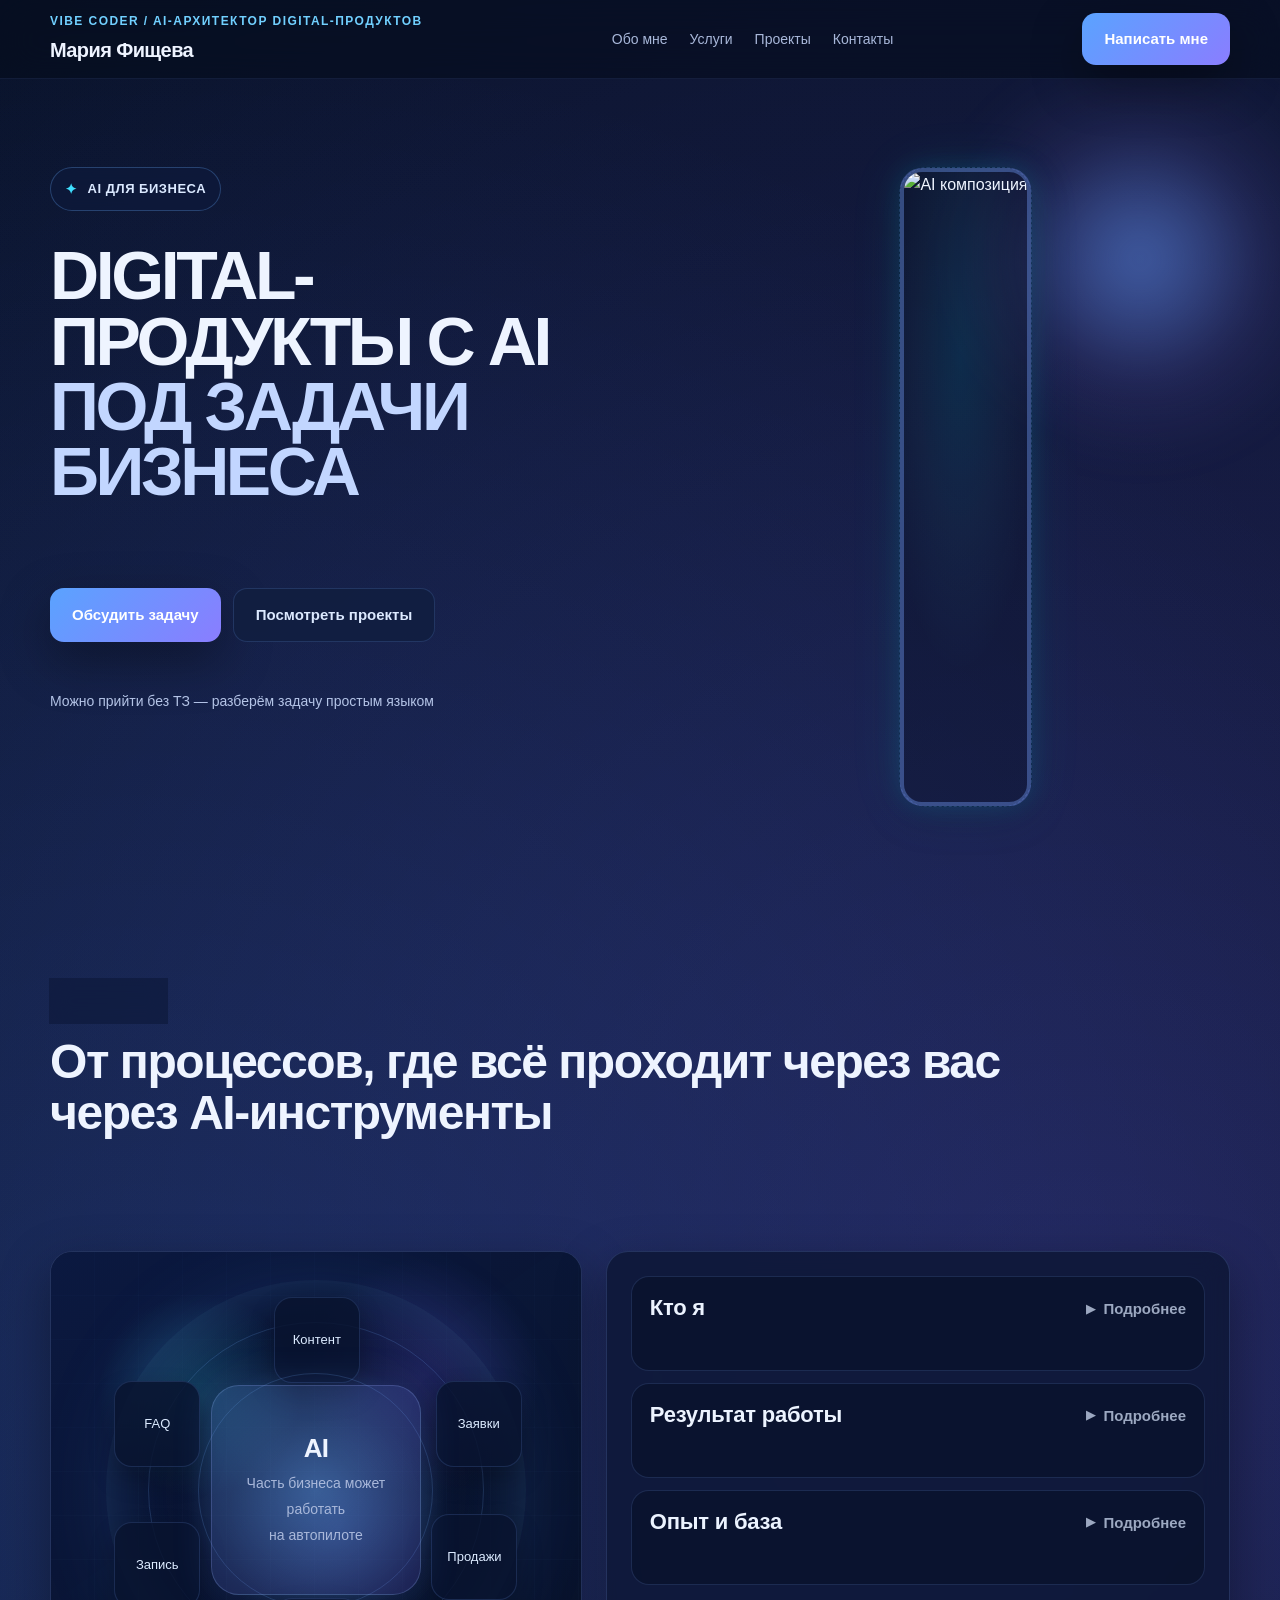
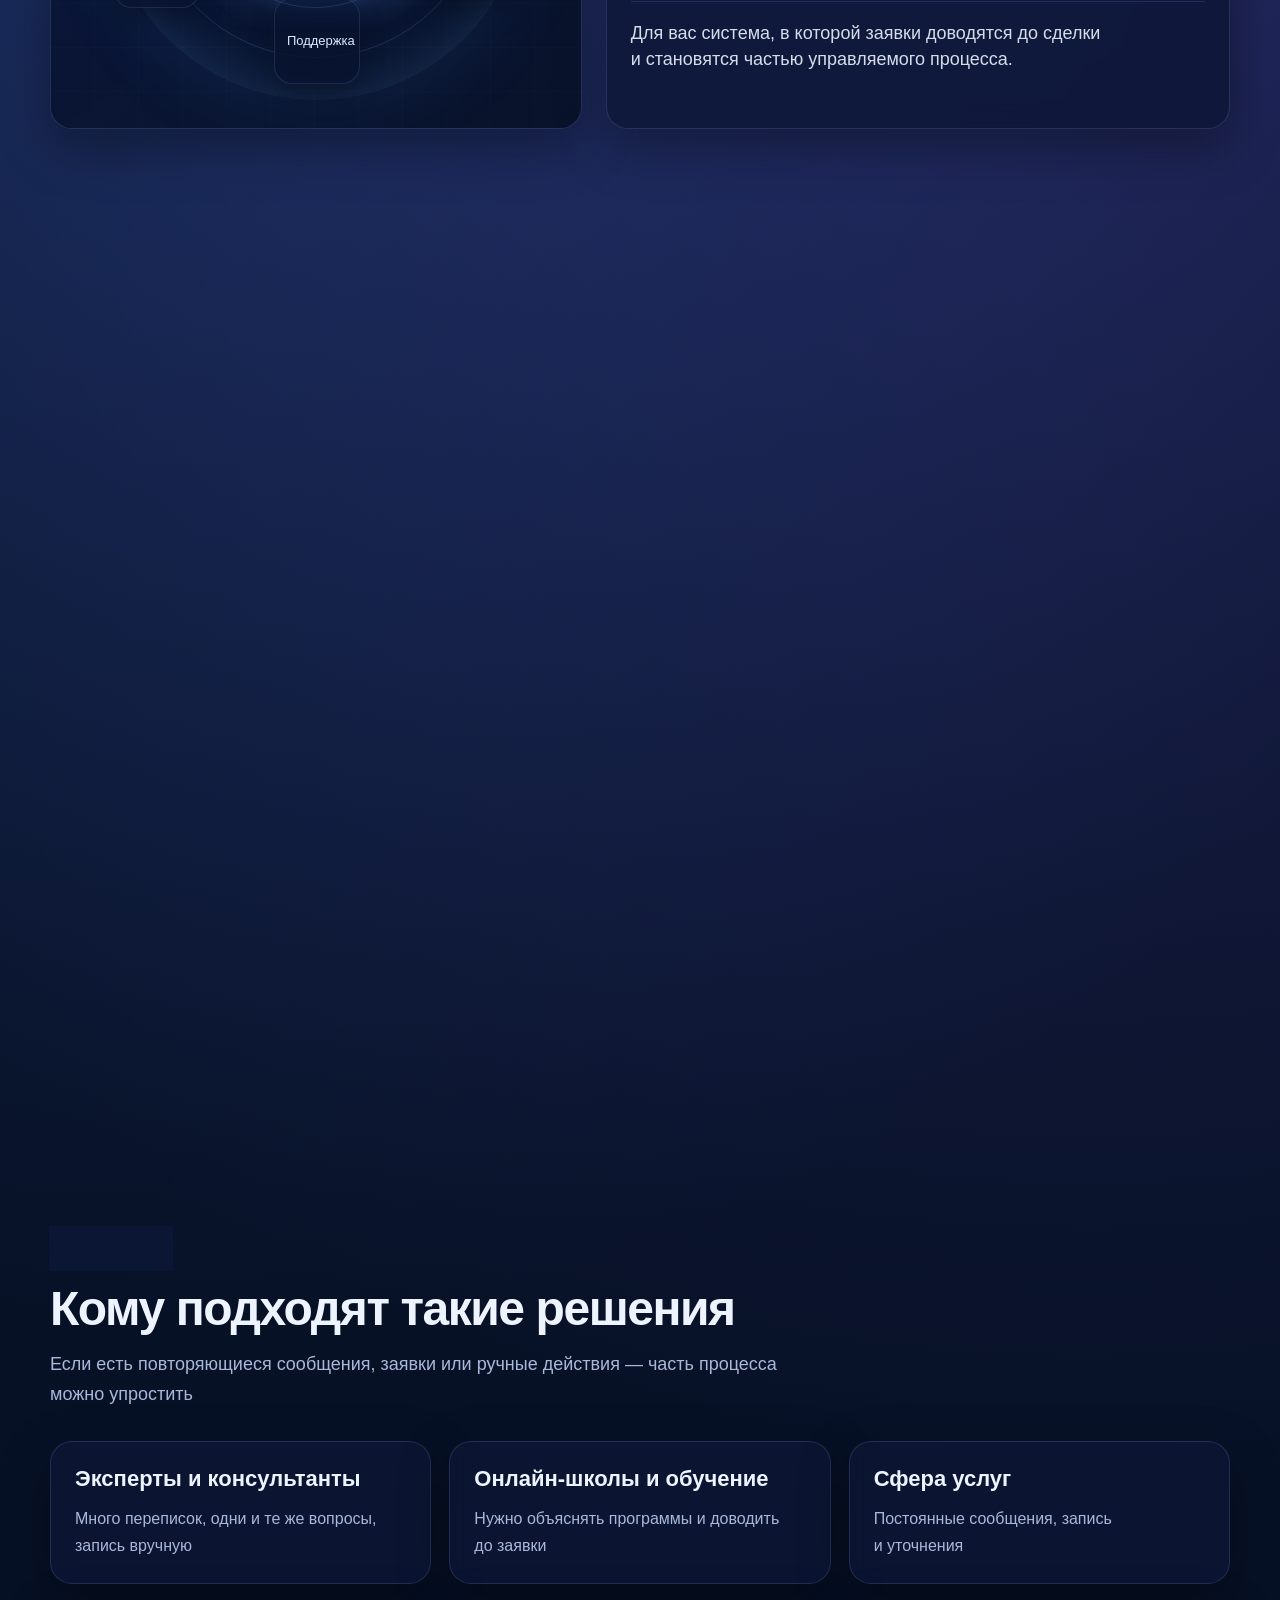
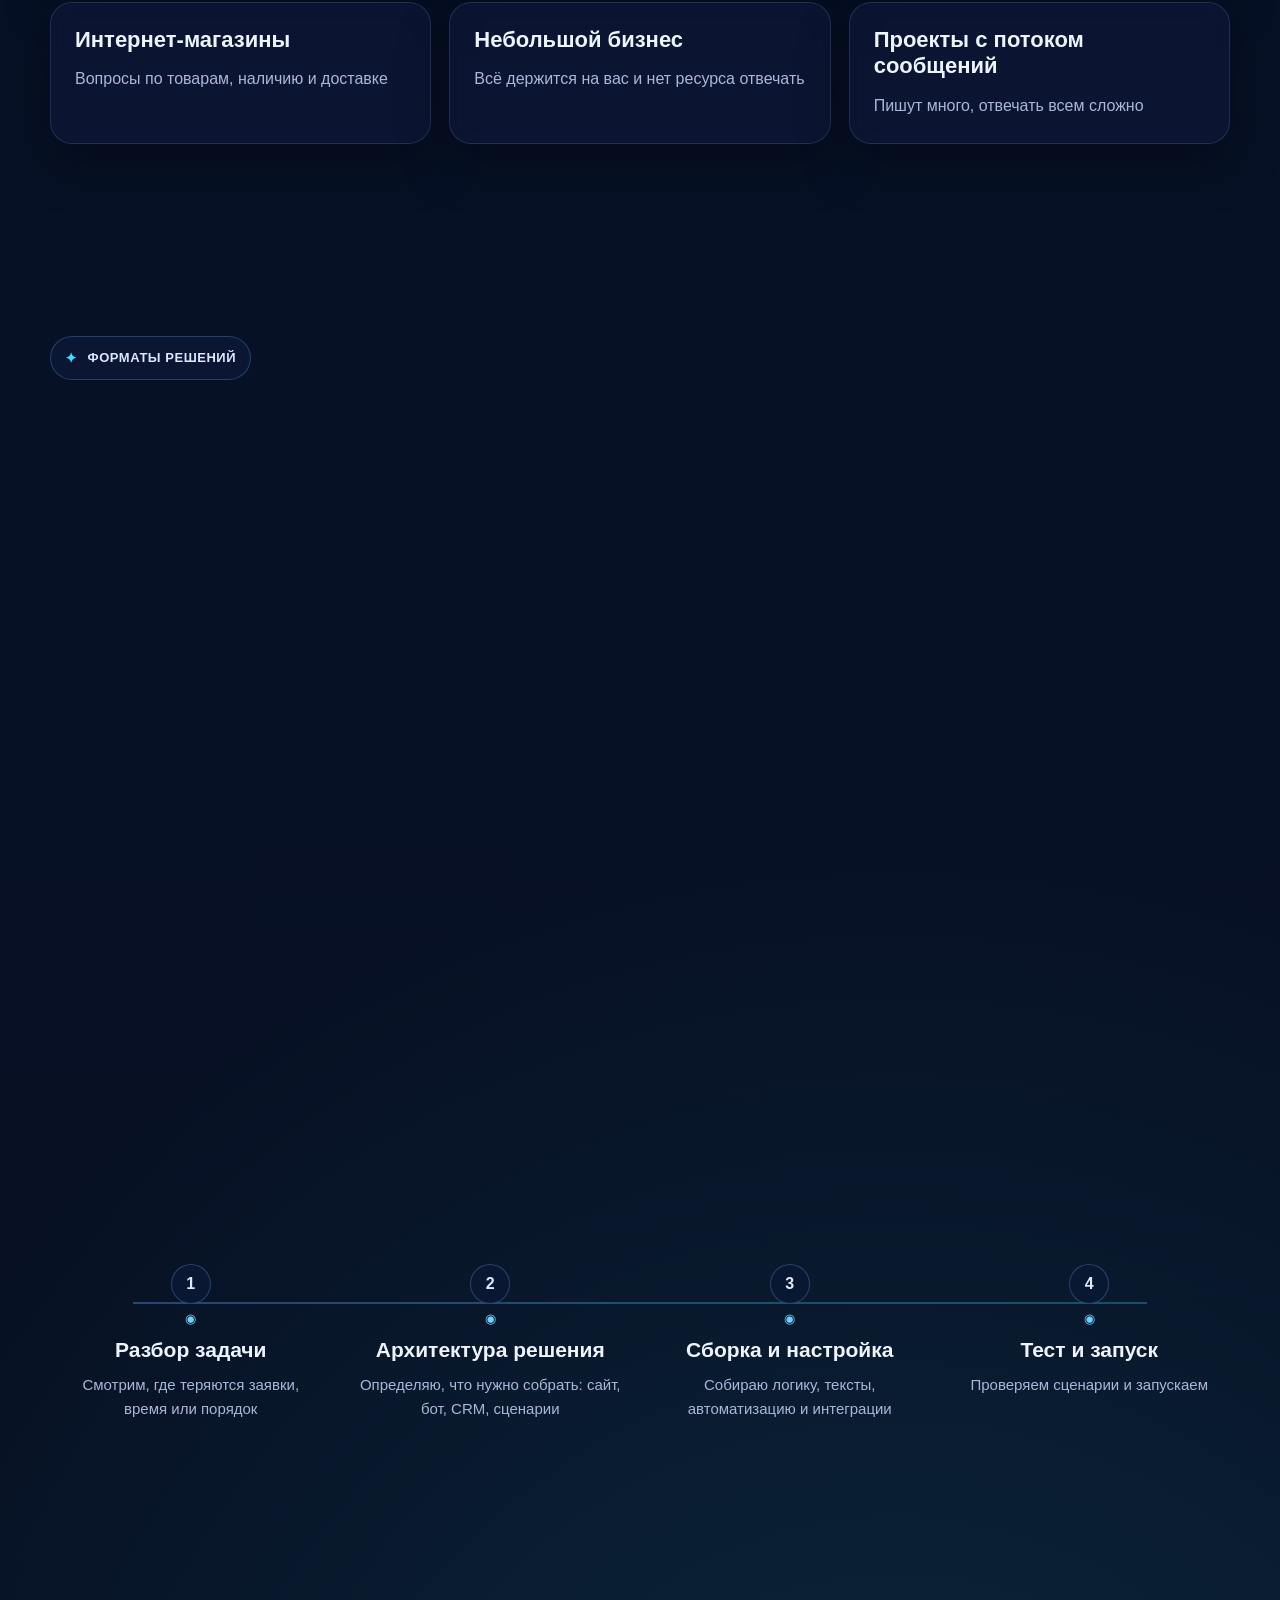
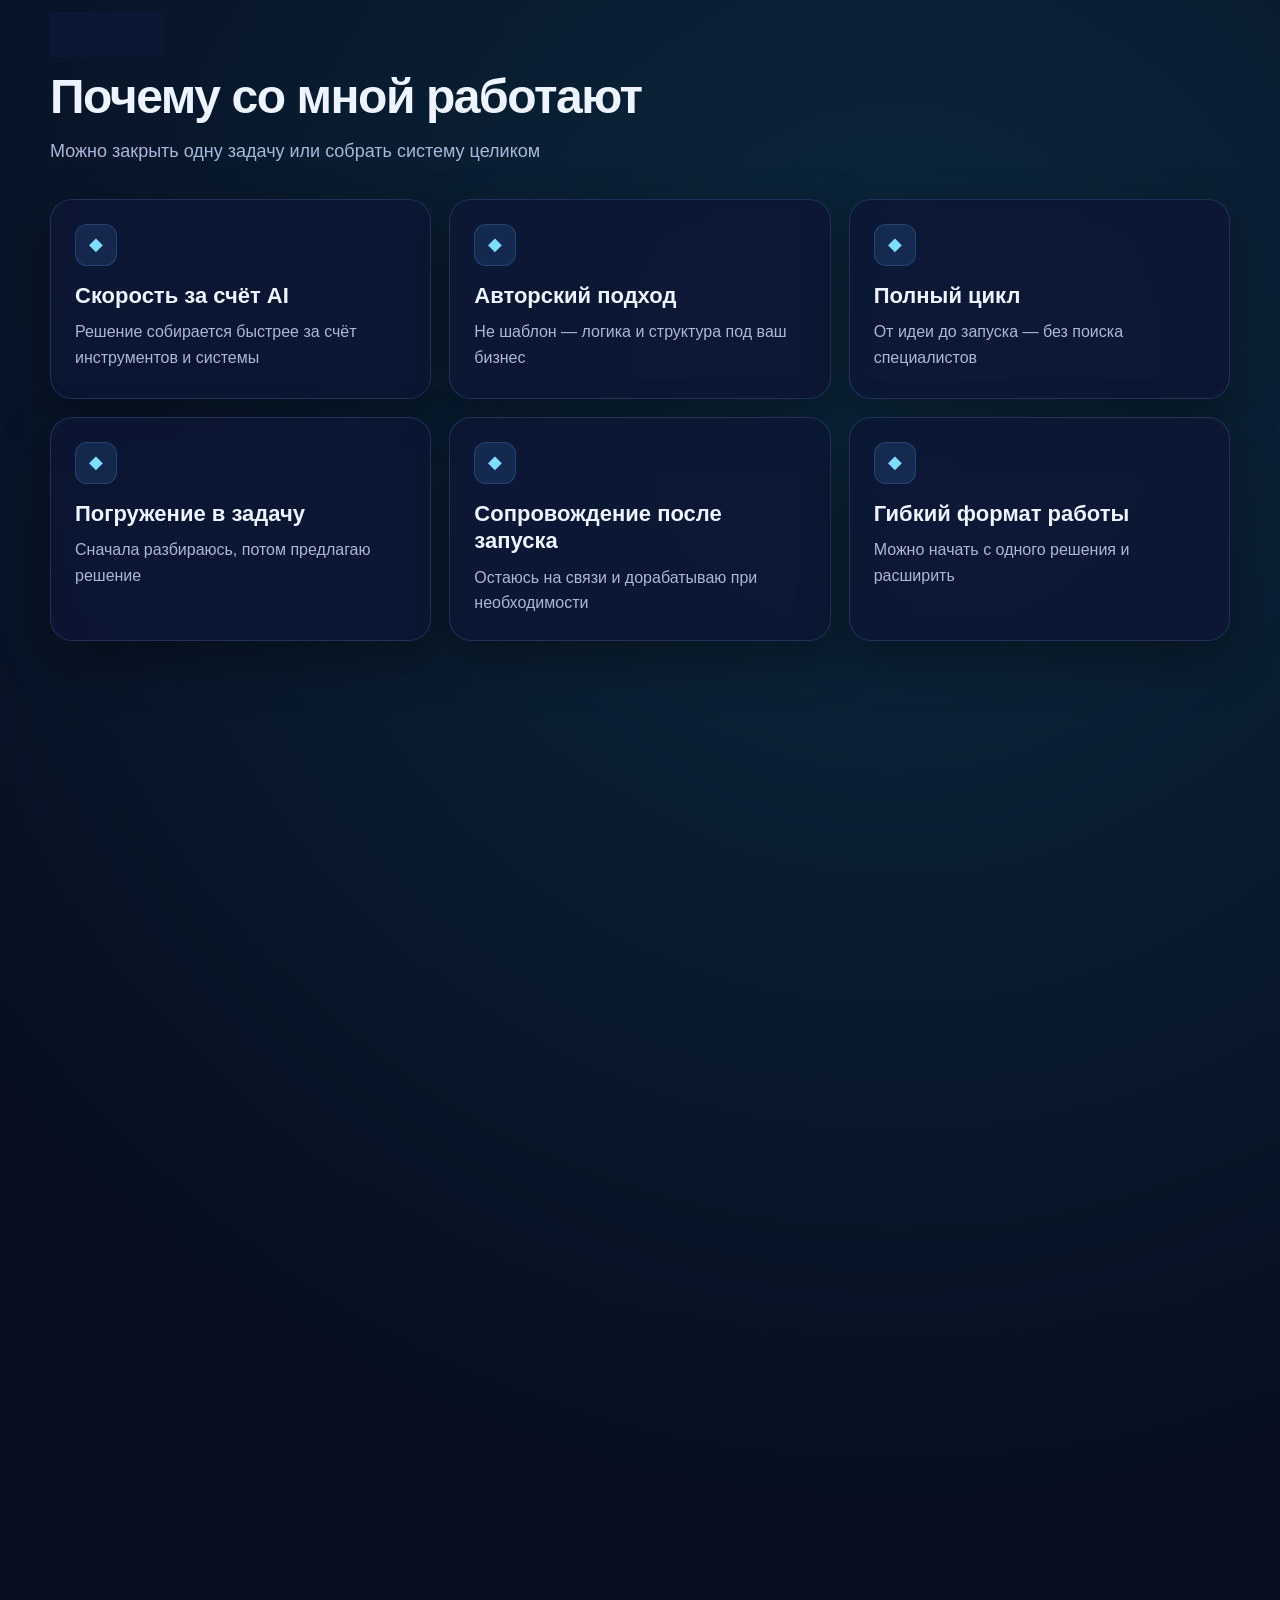
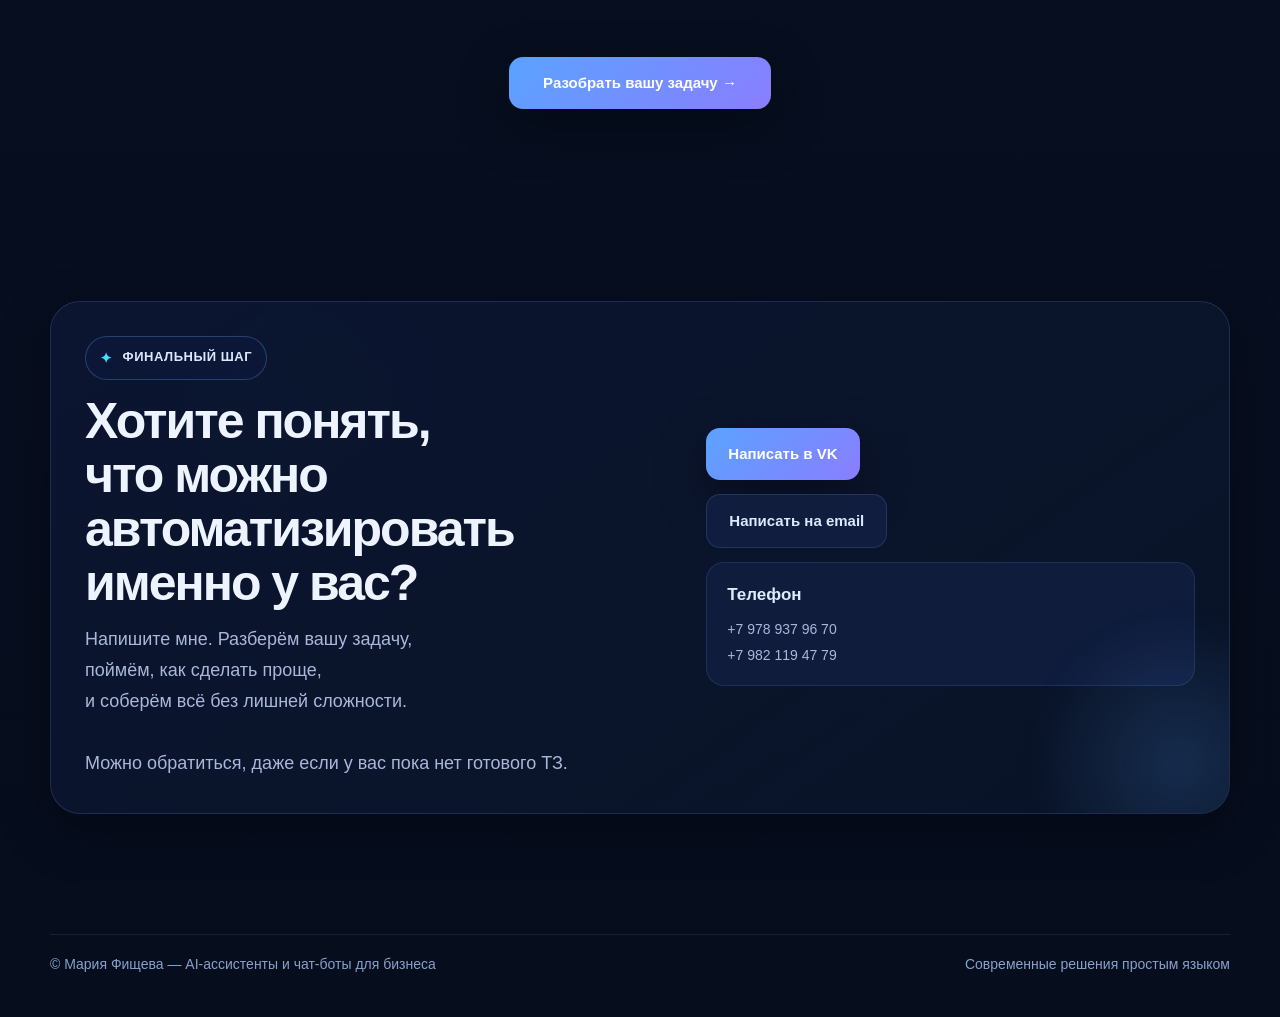
==== commit 9fa656db: "добавление блоков" ====
--- a/index.html
+++ b/index.html
@@ -267,52 +267,40 @@
     <section id="for-whom" class="section">
       <div class="container">
         <div class="badge reveal">Для&nbsp;кого</div>
-        <h2 class="section-title reveal">Подходит не&nbsp;только<br>крупным компаниям</h2>
+        <h2 class="section-title reveal">Кому подходят такие решения</h2>
         <p class="section-subtitle reveal">
-          Если у&nbsp;вас есть входящие сообщения, вопросы клиентов, повторяющиеся действия или&nbsp;заявки —<br>AI-ассистент уже может быть полезен.
+          Если есть повторяющиеся сообщения, заявки или&nbsp;ручные действия — часть процесса можно упростить
         </p>
 
         <div class="for-whom-grid">
           <article class="card reveal">
             <h3>Эксперты и&nbsp;консультанты</h3>
-            <p>
-              Для&nbsp;первичных ответов, сбора заявок, записи на&nbsp;консультации<br>и&nbsp;удобного контакта с&nbsp;клиентом.
-            </p>
+            <p>Много переписок, одни и&nbsp;те&nbsp;же вопросы, запись вручную</p>
           </article>
 
           <article class="card reveal">
             <h3>Онлайн-школы и&nbsp;обучение</h3>
-            <p>
-              Для&nbsp;консультации по&nbsp;программам, навигации по&nbsp;продуктам,<br>прогрева и&nbsp;приёма заявок.
-            </p>
+            <p>Нужно объяснять программы и&nbsp;доводить до&nbsp;заявки</p>
           </article>
 
           <article class="card reveal">
             <h3>Сфера услуг</h3>
-            <p>
-              Подходит студиям, салонам, мастерам, сервисным проектам —<br>там, где важны скорость и&nbsp;запись.
-            </p>
+            <p>Постоянные сообщения, запись и&nbsp;уточнения</p>
           </article>
 
           <article class="card reveal">
             <h3>Интернет-магазины</h3>
-            <p>
-              Для&nbsp;ответов по&nbsp;товарам, наличию, доставке,<br>помощи в&nbsp;выборе и&nbsp;сбору обращений.
-            </p>
+            <p>Вопросы по&nbsp;товарам, наличию и&nbsp;доставке</p>
           </article>
 
           <article class="card reveal">
             <h3>Небольшой бизнес</h3>
-            <p>
-              Если команда маленькая и&nbsp;всё держится на&nbsp;вас —<br>автоматизация помогает разгрузить день.
-            </p>
+            <p>Всё держится на&nbsp;вас и&nbsp;нет ресурса отвечать</p>
           </article>
 
           <article class="card reveal">
-            <h3>Проекты с&nbsp;большим потоком<br>сообщений</h3>
-            <p>
-              Когда люди пишут часто,<br>а&nbsp;отвечать всем быстро становится всё сложнее.
-            </p>
+            <h3>Проекты с&nbsp;потоком сообщений</h3>
+            <p>Пишут много, отвечать всем сложно</p>
           </article>
         </div>
       </div>
@@ -320,175 +308,138 @@
 
     <section id="solutions" class="section">
       <div class="container">
-        <div class="badge reveal">Мои решения</div>
-        <h2 class="section-title reveal">Собираю решение под&nbsp;вашу задачу,<br>а&nbsp;не&nbsp;просто “делаю бота”</h2>
+        <div class="badge reveal">Форматы решений</div>
+        <h2 class="section-title reveal">Из чего собирается система</h2>
         <p class="section-subtitle reveal">
-          Ниже примеры форматов, с&nbsp;которыми можно работать.<br>Их можно адаптировать под&nbsp;ваш бизнес и&nbsp;ваш процесс.
+          Можно внедрить один элемент или&nbsp;собрать связку под&nbsp;ваш процесс
         </p>
 
         <div class="solutions-grid">
           <article class="card solution-card reveal">
-            <span class="solution-tag">Сайт / лендинг</span>
-            <h3>Бот-консультант для&nbsp;сайта</h3>
-            <p>
-              Помогает посетителю разобраться в&nbsp;услугах, задаёт уточняющие вопросы<br>и&nbsp;ведёт к&nbsp;заявке.
-            </p>
-            <div class="solution-result">
-              <strong>Что&nbsp;это даёт:</strong> меньше потерь трафика и&nbsp;больше понятных обращений.
-            </div>
+            <h3 class="card-title">Первый контакт</h3>
+            <p class="card-description">сайт / лендинг / лид-магнит / квиз</p>
+            <div class="card-result">человек понимает, что делать дальше</div>
           </article>
 
           <article class="card solution-card reveal">
-            <span class="solution-tag">VK / Telegram</span>
-            <h3>Чат-бот в&nbsp;сообществе<br>или&nbsp;мессенджере</h3>
-            <p>
-              Отвечает на&nbsp;частые вопросы, помогает выбрать услугу,<br>собирает данные и&nbsp;направляет дальше.
-            </p>
-            <div class="solution-result">
-              <strong>Что&nbsp;это даёт:</strong> быстрый ответ клиенту даже тогда, когда вы заняты.
-            </div>
+            <h3 class="card-title">Коммуникация</h3>
+            <p class="card-description">бот / автоответы / AI-консультант</p>
+            <div class="card-result">отвечает и ведёт к следующему шагу</div>
           </article>
 
           <article class="card solution-card reveal">
-            <span class="solution-tag">Продажи</span>
-            <h3>AI-ассистент для&nbsp;обработки заявок</h3>
-            <p>
-              Уточняет задачу, помогает сегментировать клиента<br>и&nbsp;передаёт вам уже более понятный запрос.
-            </p>
-            <div class="solution-result">
-              <strong>Что&nbsp;это даёт:</strong> экономия времени и&nbsp;более качественные входящие заявки.
-            </div>
+            <h3 class="card-title">Заявка</h3>
+            <p class="card-description">сбор / уточнение / фильтрация</p>
+            <div class="card-result">вы получаете уже понятную заявку</div>
           </article>
 
           <article class="card solution-card reveal">
-            <span class="solution-tag">Сервис</span>
-            <h3>Бот для&nbsp;записи клиентов</h3>
-            <p>
-              Подходит для&nbsp;сфер, где важна запись:<br>консультации, услуги, студии, сервисные проекты.
-            </p>
-            <div class="solution-result">
-              <strong>Что&nbsp;это даёт:</strong> клиенту проще дойти до&nbsp;записи, а&nbsp;вам проще не&nbsp;потерять его.
-            </div>
+            <h3 class="card-title">Учёт заявок</h3>
+            <p class="card-description">CRM / таблицы / уведомления</p>
+            <div class="card-result">ничего не теряется и не висит</div>
           </article>
 
           <article class="card solution-card reveal">
-            <span class="solution-tag">Автоматизация</span>
-            <h3>Связка с&nbsp;таблицами, CRM<br>и&nbsp;уведомлениями</h3>
-            <p>
-              Можно связать бота с&nbsp;тем, где вы уже работаете:<br>таблицы, формы, уведомления, передача данных.
-            </p>
-            <div class="solution-result">
-              <strong>Что&nbsp;это даёт:</strong> меньше ручной работы и&nbsp;больше порядка в&nbsp;процессах.
-            </div>
+            <h3 class="card-title">Автоматизация</h3>
+            <p class="card-description">сценарии / логика / интеграции</p>
+            <div class="card-result">процесс работает без ручного контроля</div>
           </article>
 
           <article class="card solution-card reveal">
-            <span class="solution-tag">Под&nbsp;ваш процесс</span>
-            <h3>Индивидуальный сценарий<br>под&nbsp;бизнес</h3>
-            <p>
-              Если задача не&nbsp;типовая,<br>можно собрать логику общения и&nbsp;автоматизации именно под&nbsp;вас.
-            </p>
-            <div class="solution-result">
-              <strong>Что&nbsp;это даёт:</strong> решение, которое помогает в&nbsp;работе, а&nbsp;не&nbsp;просто существует.
-            </div>
+            <h3 class="card-title">Интерфейс</h3>
+            <p class="card-description">кабинет / приложение / система</p>
+            <div class="card-result">удобно работать внутри процесса</div>
           </article>
         </div>
       </div>
     </section>
 
     <section id="process" class="section">
-      <div class="container">
-        <div class="badge reveal">Как&nbsp;проходит работа</div>
-        <h2 class="section-title reveal">Понятный процесс без&nbsp;хаоса<br>и&nbsp;лишней сложности</h2>
+      <div class="container section-process">
+        <div class="badge reveal">Процесс</div>
+        <h2 class="section-title reveal">Как проходит работа</h2>
         <p class="section-subtitle reveal">
-          Вам не&nbsp;нужно заранее разбираться в&nbsp;технических деталях.<br>Я веду по&nbsp;шагам и&nbsp;собираю решение вокруг вашей задачи.
+          Понятно веду по&nbsp;шагам — даже если у&nbsp;вас нет ТЗ
         </p>
 
-        <div class="steps">
-          <article class="step reveal">
-            <div class="step-num">1</div>
-            <h3>Разбираем задачу</h3>
-            <p>
-              Вы рассказываете, как&nbsp;у&nbsp;вас сейчас устроена работа,<br>где возникают повторяющиеся действия, потери заявок или&nbsp;перегруз.
-            </p>
-          </article>
-
-          <article class="step reveal">
-            <div class="step-num">2</div>
-            <h3>Предлагаю решение</h3>
-            <p>
-              Я смотрю на&nbsp;ваш процесс и&nbsp;предлагаю понятный вариант автоматизации:<br>что&nbsp;именно стоит автоматизировать и&nbsp;как&nbsp;это будет работать.
-            </p>
-          </article>
-
-          <article class="step reveal">
-            <div class="step-num">3</div>
-            <h3>Собираю и&nbsp;настраиваю</h3>
-            <p>
-              Настраиваю логику, тексты, сценарии, связи<br>и&nbsp;поведение бота или&nbsp;AI-ассистента под&nbsp;ваши задачи.
-            </p>
-          </article>
-
-          <article class="step reveal">
-            <div class="step-num">4</div>
-            <h3>Тестируем и&nbsp;запускаем</h3>
-            <p>
-              Проверяем, всё ли&nbsp;понятно, удобно и&nbsp;работает как&nbsp;нужно.<br>После этого запускаем решение в&nbsp;работу.
-            </p>
-          </article>
+        <div class="process-timeline reveal">
+          <div class="process-line"></div>
+          <div class="process-nodes">
+            <article class="process-node">
+              <div class="process-node-number">1</div>
+              <div class="process-node-icon">◉</div>
+              <h3 class="process-step-title">Разбор задачи</h3>
+              <p class="process-step-text">Смотрим, где теряются заявки, время или&nbsp;порядок</p>
+            </article>
+
+            <article class="process-node">
+              <div class="process-node-number">2</div>
+              <div class="process-node-icon">◉</div>
+              <h3 class="process-step-title">Архитектура решения</h3>
+              <p class="process-step-text">Определяю, что нужно собрать: сайт, бот, CRM, сценарии</p>
+            </article>
+
+            <article class="process-node">
+              <div class="process-node-number">3</div>
+              <div class="process-node-icon">◉</div>
+              <h3 class="process-step-title">Сборка и настройка</h3>
+              <p class="process-step-text">Собираю логику, тексты, автоматизацию и интеграции</p>
+            </article>
+
+            <article class="process-node">
+              <div class="process-node-number">4</div>
+              <div class="process-node-icon">◉</div>
+              <h3 class="process-step-title">Тест и запуск</h3>
+              <p class="process-step-text">Проверяем сценарии и запускаем</p>
+            </article>
+          </div>
         </div>
       </div>
     </section>
 
     <section id="benefits" class="section">
       <div class="container">
-        <div class="badge reveal">Преимущества</div>
-        <h2 class="section-title reveal">Почему это полезно бизнесу</h2>
+        <div class="badge reveal">Подход</div>
+        <h2 class="section-title reveal">Почему со мной работают</h2>
         <p class="section-subtitle reveal">
-          AI-ассистент — это не&nbsp;про “заменить всех”,<br>а&nbsp;про&nbsp;то, чтобы снять повторяющиеся действия, ускорить ответы<br>и&nbsp;навести больше порядка в&nbsp;потоке обращений.
+          Можно закрыть одну задачу или собрать систему целиком
         </p>
 
-        <div class="benefits-grid">
+        <div class="benefits-grid card-grid">
           <article class="card benefit reveal">
-            <h3>Меньше рутины</h3>
-            <p>
-              Повторяющиеся вопросы и&nbsp;типовые действия<br>можно снять с&nbsp;себя и&nbsp;команды.
-            </p>
+            <div class="card-icon">◆</div>
+            <h3 class="card-title">Скорость за счёт AI</h3>
+            <p class="card-text">Решение собирается быстрее за счёт инструментов и системы</p>
           </article>
 
           <article class="card benefit reveal">
-            <h3>Быстрее ответы клиентам</h3>
-            <p>
-              Люди не&nbsp;любят ждать.<br>Чем быстрее первый ответ, тем выше шанс не&nbsp;потерять интерес.
-            </p>
+            <div class="card-icon">◆</div>
+            <h3 class="card-title">Авторский подход</h3>
+            <p class="card-text">Не шаблон — логика и структура под ваш бизнес</p>
           </article>
 
           <article class="card benefit reveal">
-            <h3>Меньше потерь заявок</h3>
-            <p>
-              Когда всё приходит в&nbsp;систему понятнее и&nbsp;структурированнее,<br>меньше обращений “теряются по&nbsp;дороге”.
-            </p>
+            <div class="card-icon">◆</div>
+            <h3 class="card-title">Полный цикл</h3>
+            <p class="card-text">От идеи до запуска — без поиска специалистов</p>
           </article>
 
           <article class="card benefit reveal">
-            <h3>Работа 24/7</h3>
-            <p>
-              Бот может отвечать и&nbsp;принимать обращения даже тогда,<br>когда вы не&nbsp;онлайн.
-            </p>
+            <div class="card-icon">◆</div>
+            <h3 class="card-title">Погружение в задачу</h3>
+            <p class="card-text">Сначала разбираюсь, потом предлагаю решение</p>
           </article>
 
           <article class="card benefit reveal">
-            <h3>Понятно для&nbsp;клиента</h3>
-            <p>
-              Хороший сценарий помогает человеку быстрее понять,<br>что&nbsp;ему подходит и&nbsp;что&nbsp;делать дальше.
-            </p>
+            <div class="card-icon">◆</div>
+            <h3 class="card-title">Сопровождение после запуска</h3>
+            <p class="card-text">Остаюсь на связи и дорабатываю при необходимости</p>
           </article>
 
           <article class="card benefit reveal">
-            <h3>Решение под&nbsp;ваш процесс</h3>
-            <p>
-              Не&nbsp;шаблон ради шаблона,<br>а&nbsp;настройка под&nbsp;то, как&nbsp;у&nbsp;вас реально всё устроено.
-            </p>
+            <div class="card-icon">◆</div>
+            <h3 class="card-title">Гибкий формат работы</h3>
+            <p class="card-text">Можно начать с одного решения и расширить</p>
           </article>
         </div>
       </div>
--- a/styles.css
+++ b/styles.css
@@ -862,74 +862,124 @@
 }
 
 .solution-card {
-  padding-bottom: 18px;
-}
-
-.solution-tag {
-  display: inline-block;
-  margin-bottom: 14px;
-  padding: 8px 10px;
-  border-radius: 999px;
-  background: rgba(83, 158, 255, 0.12);
-  border: 1px solid rgba(110, 171, 255, 0.18);
-  color: #ddecff;
-  font-size: 12px;
-  font-weight: 700;
-  letter-spacing: 0.04em;
-  text-transform: uppercase;
-}
-
-.solution-result {
-  margin-top: 18px;
-  padding-top: 18px;
+  display: grid;
+  gap: 14px;
+}
+
+#solutions .card-title {
+  margin: 0;
+  font-size: 24px;
+  line-height: 1.22;
+}
+
+#solutions .card-description {
+  margin: 0;
+  color: #dce8ff;
+  font-size: 16px;
+  line-height: 1.5;
+  display: -webkit-box;
+  -webkit-line-clamp: 2;
+  line-clamp: 2;
+  -webkit-box-orient: vertical;
+  overflow: hidden;
+}
+
+#solutions .card-result {
+  margin-top: 4px;
+  padding-top: 14px;
   border-top: 1px solid rgba(125, 161, 255, 0.12);
-  color: #d8e6ff;
+  color: #9fe6ff;
   font-size: 15px;
-  line-height: 1.6;
-}
-
-.steps {
+  line-height: 1.55;
+}
+
+.section-process .process-timeline {
+  position: relative;
+}
+
+.section-process .process-line {
+  position: absolute;
+  left: 7%;
+  right: 7%;
+  top: 38px;
+  height: 2px;
+  background: linear-gradient(90deg, rgba(94, 169, 255, 0.35), rgba(63, 224, 255, 0.28));
+}
+
+.section-process .process-nodes {
   display: grid;
   grid-template-columns: repeat(4, 1fr);
   gap: var(--space-3);
 }
 
-.step {
+.section-process .process-node {
   position: relative;
-  padding: 24px;
-  border-radius: var(--radius-lg);
-  border: 1px solid var(--line);
-  background: var(--card);
-  box-shadow: var(--shadow);
-}
-
-.step-num {
-  width: 48px;
-  height: 48px;
-  border-radius: 14px;
+  text-align: center;
+  padding: 0 10px;
+}
+
+.section-process .process-node-number {
+  width: 40px;
+  height: 40px;
+  margin: 0 auto 8px;
+  border-radius: 50%;
+  border: 1px solid rgba(122, 171, 255, 0.28);
+  background: rgba(10, 24, 52, 0.92);
+  color: #dce9ff;
   display: grid;
   place-items: center;
-  background: linear-gradient(135deg, var(--primary), var(--accent));
-  font-size: 20px;
+  font-size: 16px;
   font-weight: 800;
-  margin-bottom: 18px;
-  box-shadow: 0 10px 24px rgba(86, 121, 255, 0.24);
-}
-
-.step h3 {
+}
+
+.section-process .process-node-icon {
+  margin: 0 auto 12px;
+  color: #71d0ff;
+  font-size: 13px;
+  line-height: 1;
+}
+
+.section-process .process-step-title {
+  margin: 0 0 10px;
+  font-size: 21px;
+  line-height: 1.22;
+}
+
+.section-process .process-step-text {
+  margin: 0;
+  color: var(--muted);
+  line-height: 1.62;
+  font-size: 15px;
+}
+
+.benefit {
+  min-height: 200px;
+}
+
+#benefits .card-icon {
+  width: 42px;
+  height: 42px;
+  margin-bottom: 16px;
+  border-radius: 12px;
+  display: grid;
+  place-items: center;
+  color: #7fdfff;
+  background: rgba(83, 158, 255, 0.14);
+  border: 1px solid rgba(110, 171, 255, 0.2);
+  font-size: 18px;
+}
+
+#benefits .card-title {
   margin: 0 0 10px;
   font-size: 22px;
-}
-
-.step p {
+  line-height: 1.25;
+}
+
+#benefits .card-text {
   margin: 0;
   color: var(--muted);
-  line-height: 1.7;
+  line-height: 1.6;
   font-size: 16px;
-}
-
-.benefit {
-  min-height: 180px;
 }
 
 #cases .section-title {
@@ -1260,7 +1310,7 @@
   .for-whom-grid,
   .solutions-grid,
   .benefits-grid,
-  .steps {
+  .section-process .process-nodes {
     grid-template-columns: repeat(2, 1fr);
   }
 
@@ -1285,7 +1335,7 @@
   .for-whom-grid,
   .solutions-grid,
   .benefits-grid,
-  .steps,
+  .section-process .process-nodes,
   .cases-grid {
     grid-template-columns: 1fr;
   }
@@ -1330,10 +1380,32 @@
   }
 
   .section-subtitle,
-  .step p,
+  .section-process .process-step-text,
   .card p,
   .cta-text {
     font-size: 16px;
+  }
+
+  .section-process .process-line {
+    display: none;
+  }
+
+  .section-process .process-node {
+    text-align: left;
+    padding: 0;
+    padding-left: 48px;
+    position: relative;
+  }
+
+  .section-process .process-node-number {
+    position: absolute;
+    left: 0;
+    top: 2px;
+    margin: 0;
+  }
+
+  .section-process .process-node-icon {
+    display: none;
   }
 
   .hero-grid > .hero-visual {
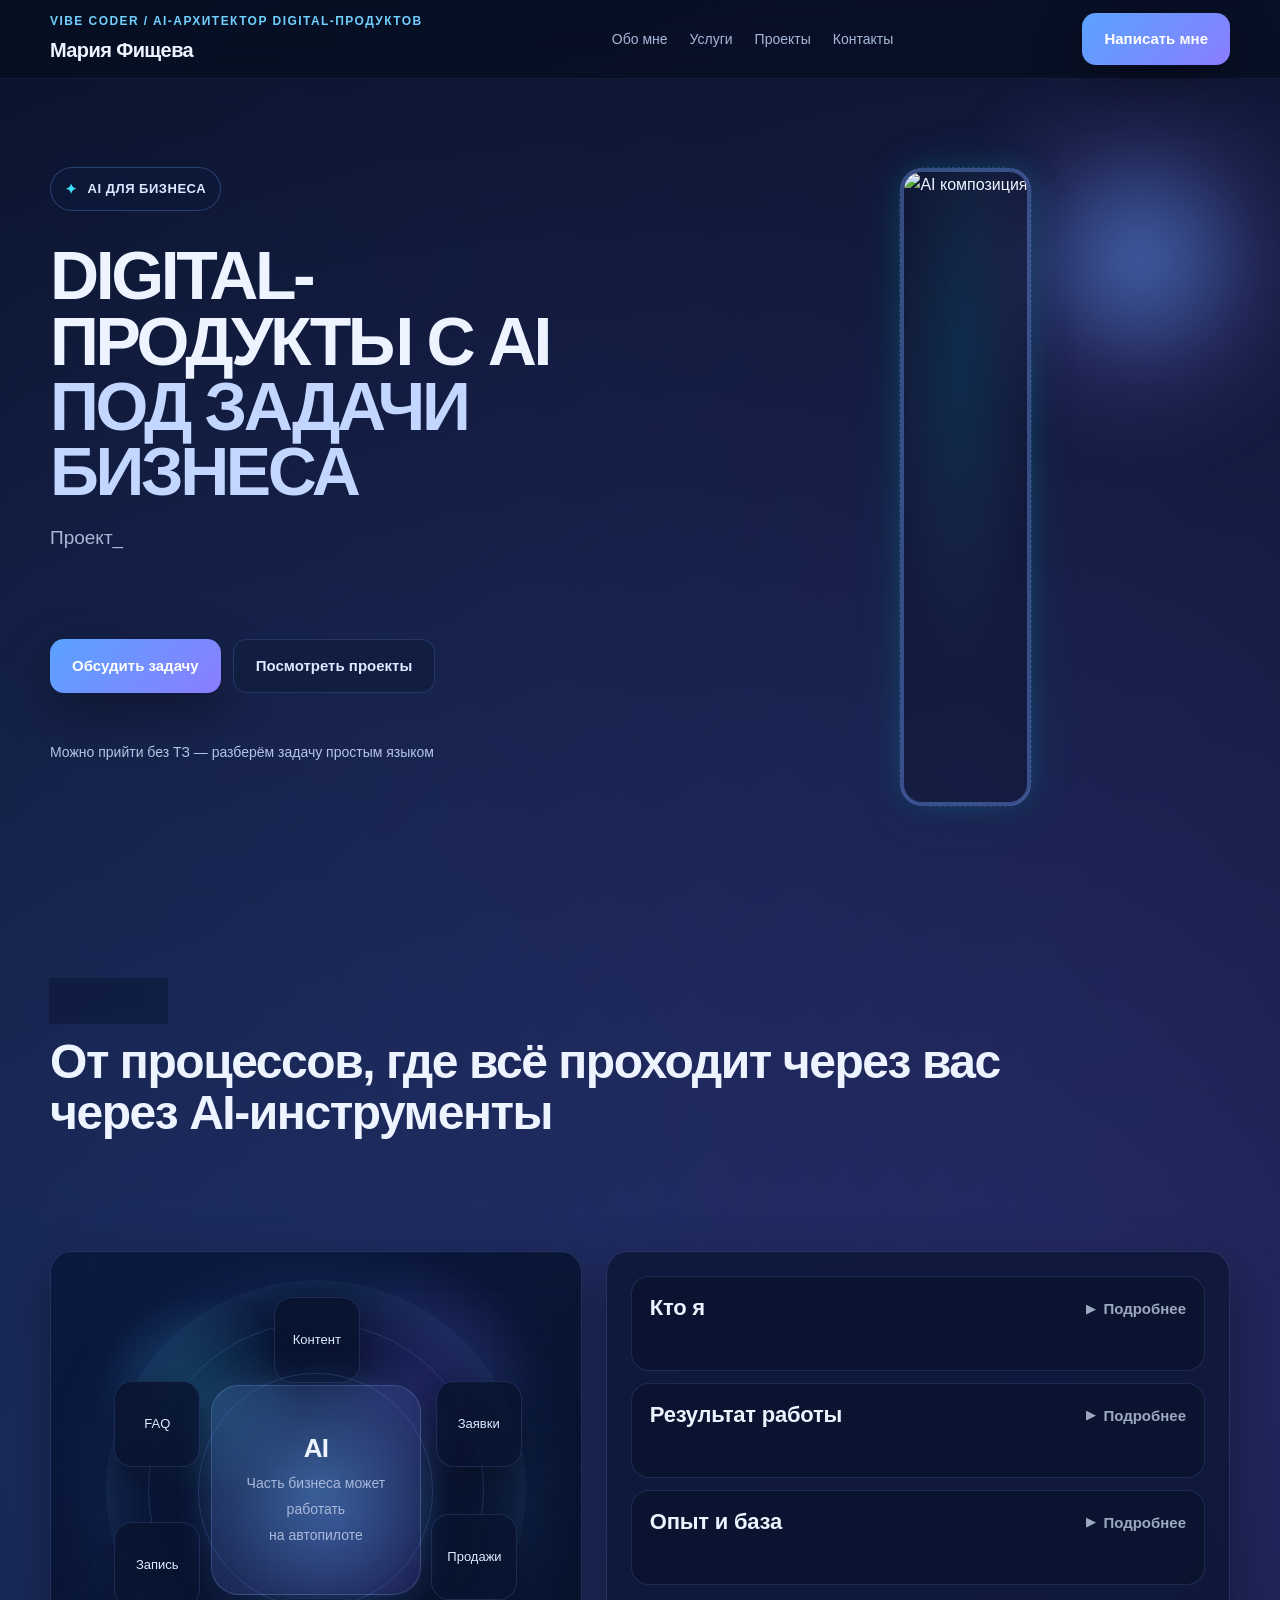
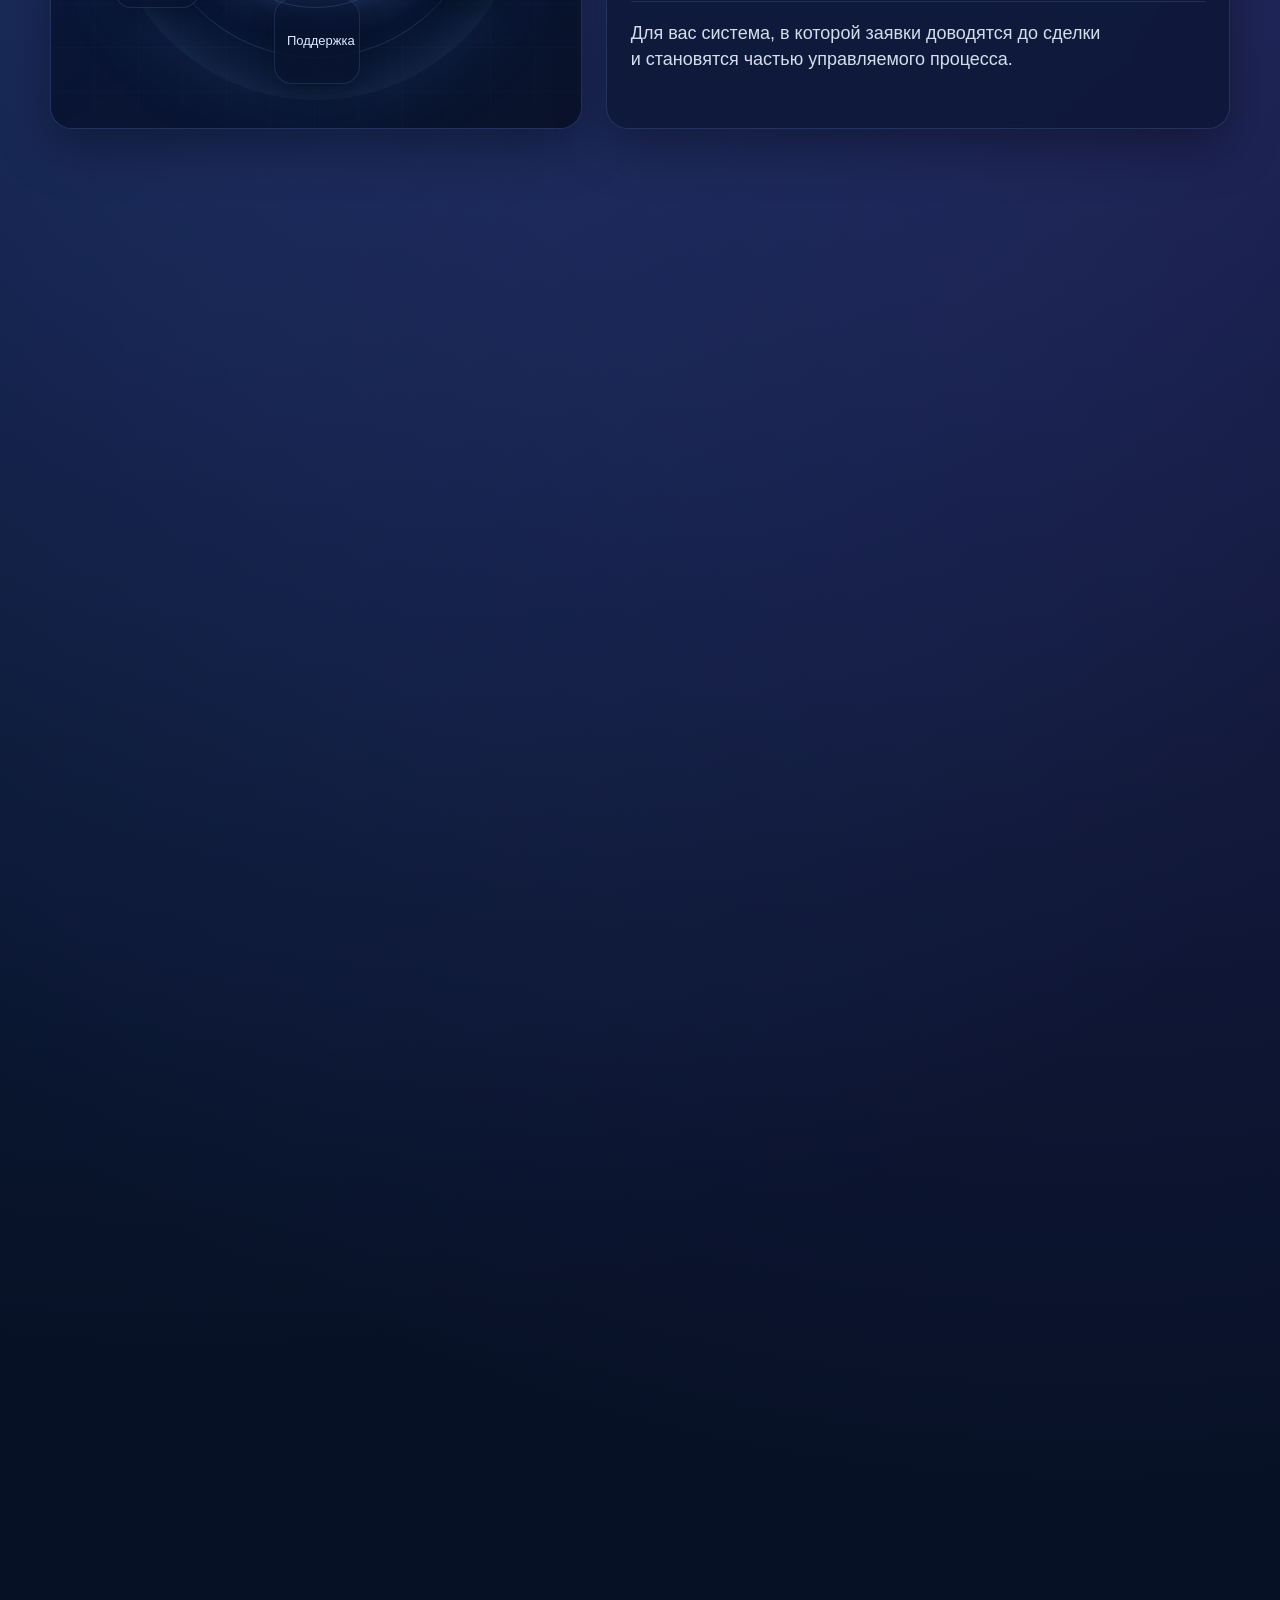
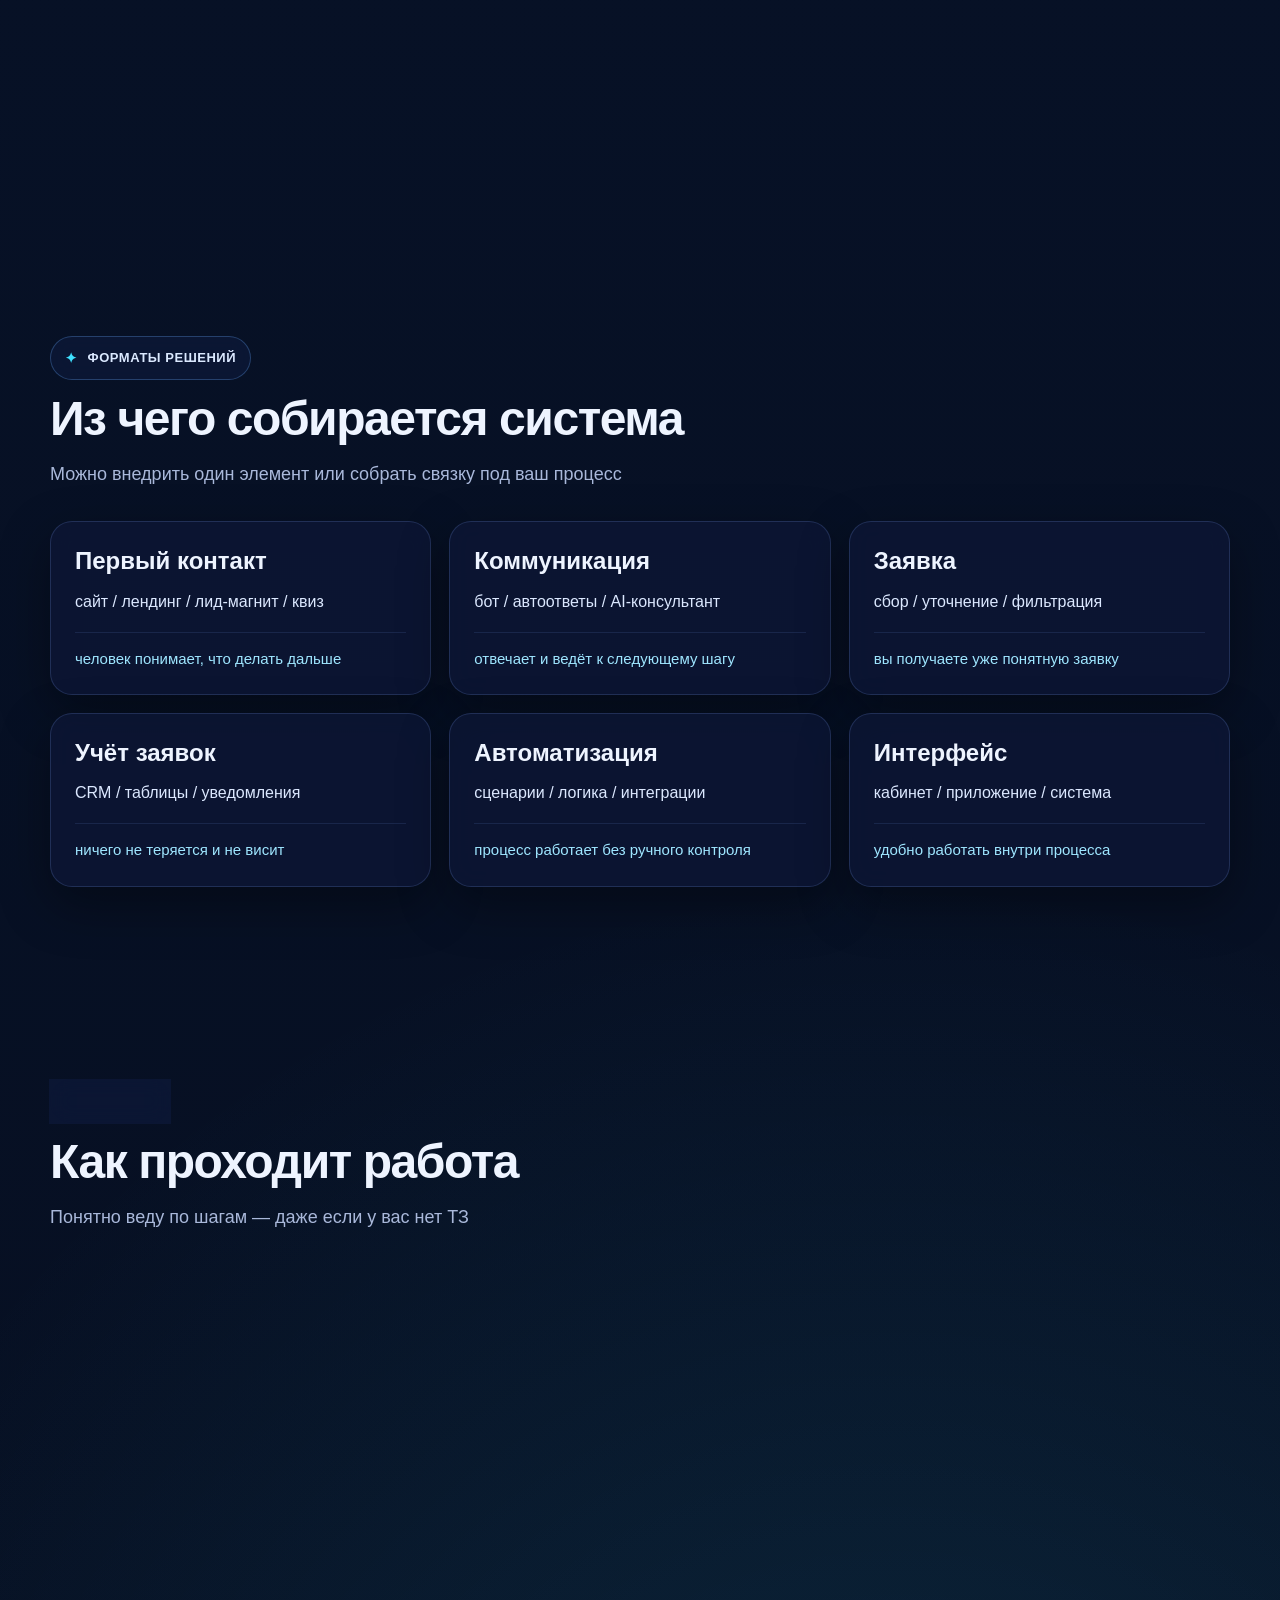
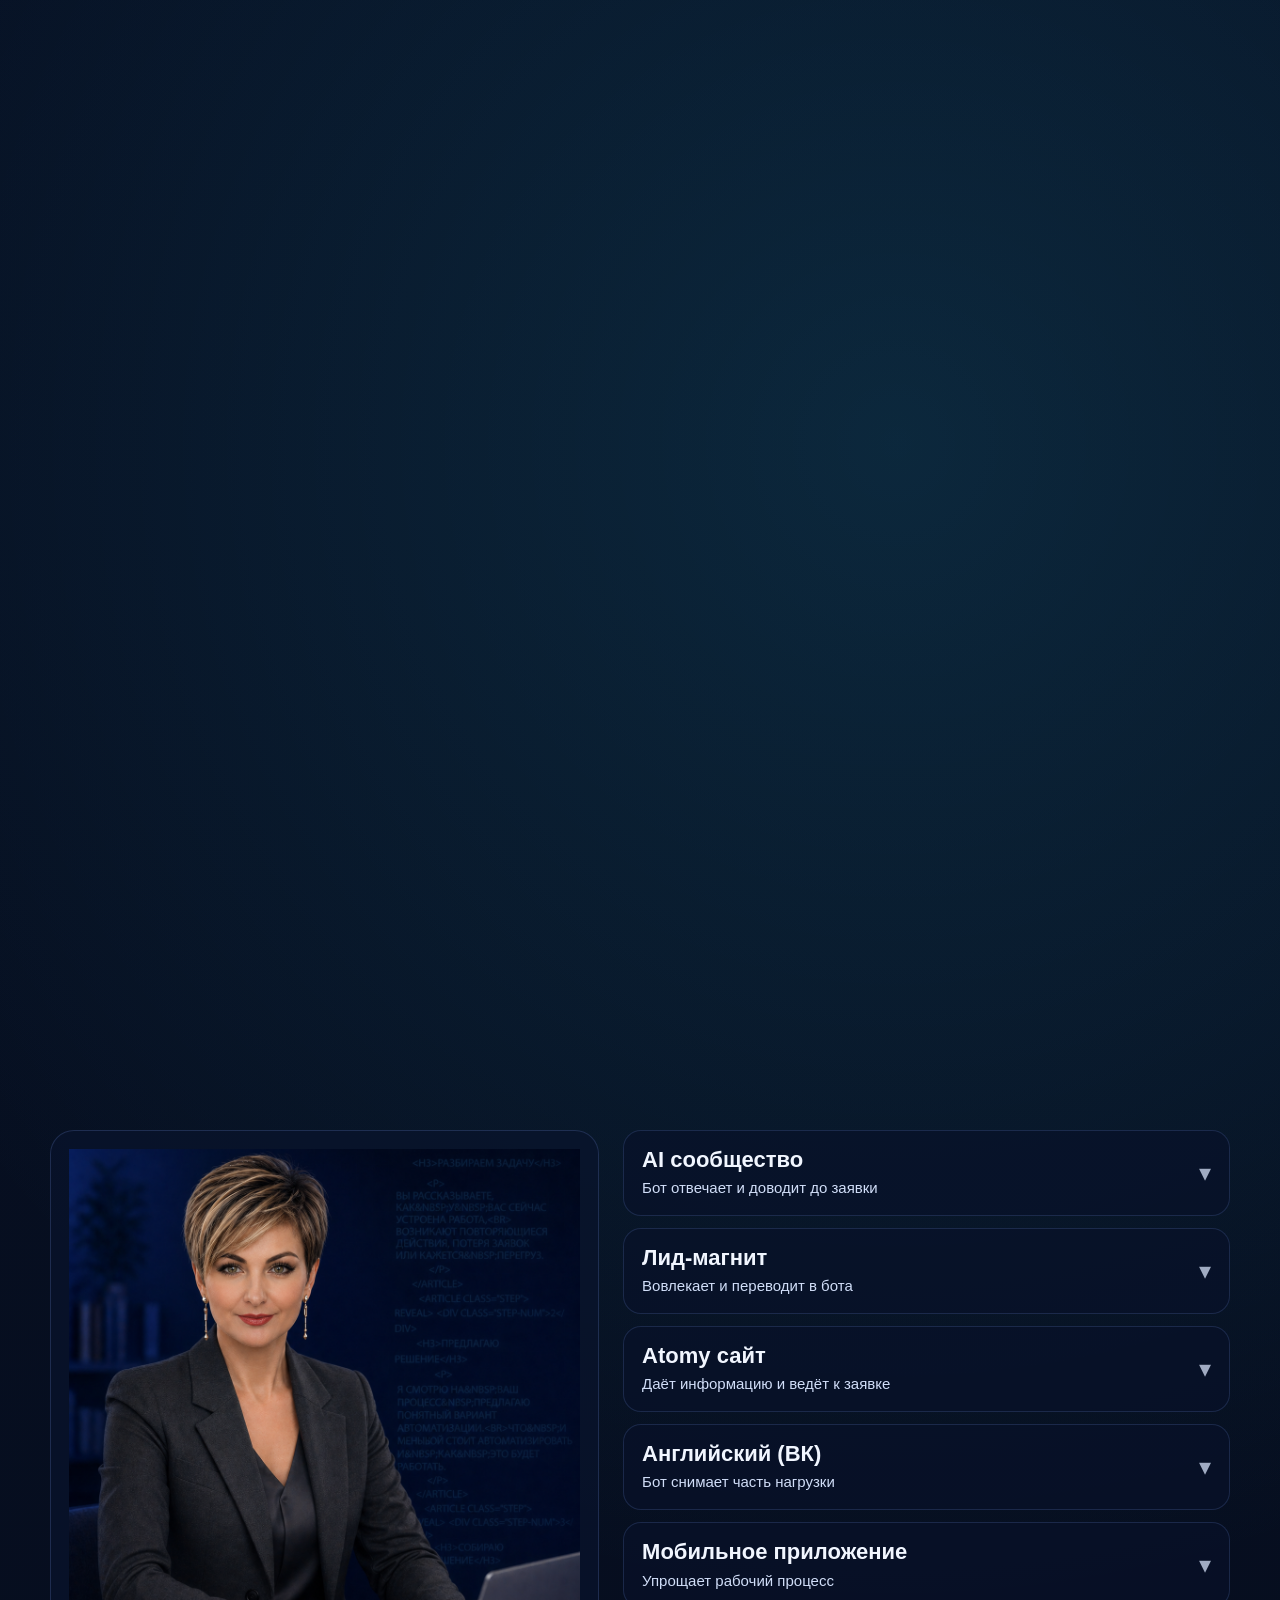
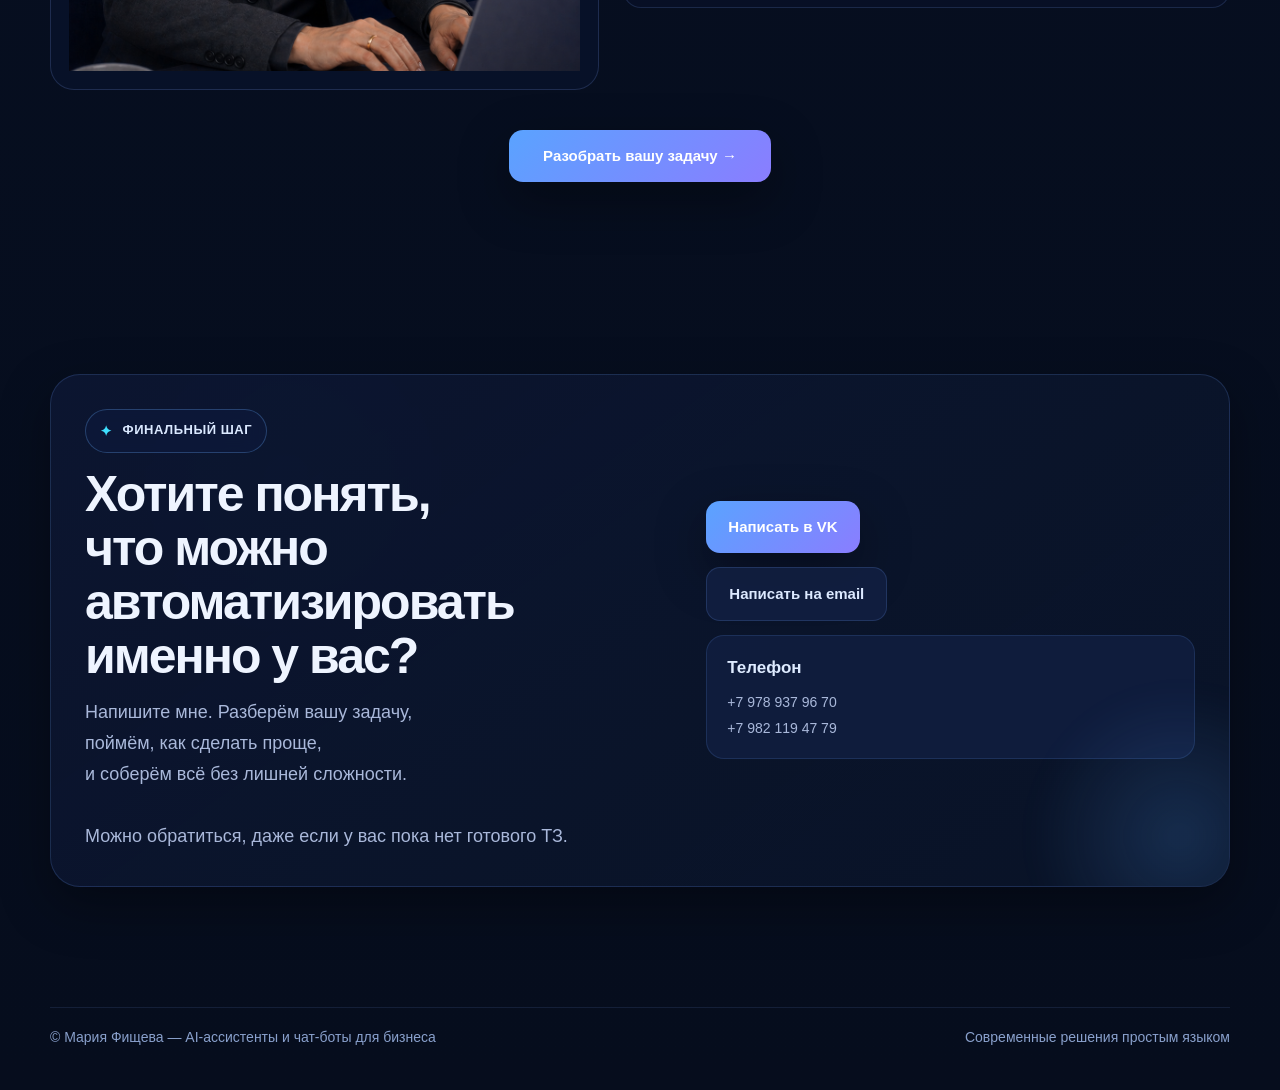
==== commit 222fe97f: "таймлайн" ====
--- a/index.html
+++ b/index.html
@@ -364,31 +364,58 @@
 
         <div class="process-timeline reveal">
           <div class="process-line"></div>
+          <div class="process-line-progress"></div>
+          <div class="process-moving-icon" aria-hidden="true"></div>
           <div class="process-nodes">
-            <article class="process-node">
+            <article class="process-node is-active" data-step="1">
               <div class="process-node-number">1</div>
-              <div class="process-node-icon">◉</div>
+              <div class="process-node-icon">
+                <svg viewBox="0 0 24 24" aria-hidden="true">
+                  <circle cx="11" cy="11" r="6.5"></circle>
+                  <line x1="16.3" y1="16.3" x2="21" y2="21"></line>
+                </svg>
+              </div>
               <h3 class="process-step-title">Разбор задачи</h3>
               <p class="process-step-text">Смотрим, где теряются заявки, время или&nbsp;порядок</p>
             </article>
 
-            <article class="process-node">
+            <article class="process-node" data-step="2">
               <div class="process-node-number">2</div>
-              <div class="process-node-icon">◉</div>
+              <div class="process-node-icon">
+                <svg viewBox="0 0 24 24" aria-hidden="true">
+                  <circle cx="5.2" cy="6" r="1.7"></circle>
+                  <circle cx="18.8" cy="6" r="1.7"></circle>
+                  <circle cx="12" cy="18" r="1.7"></circle>
+                  <line x1="6.8" y1="7.1" x2="10.5" y2="16.1"></line>
+                  <line x1="17.2" y1="7.1" x2="13.5" y2="16.1"></line>
+                  <line x1="6.9" y1="6" x2="17.1" y2="6"></line>
+                </svg>
+              </div>
               <h3 class="process-step-title">Архитектура решения</h3>
               <p class="process-step-text">Определяю, что нужно собрать: сайт, бот, CRM, сценарии</p>
             </article>
 
-            <article class="process-node">
+            <article class="process-node" data-step="3">
               <div class="process-node-number">3</div>
-              <div class="process-node-icon">◉</div>
+              <div class="process-node-icon">
+                <svg viewBox="0 0 24 24" aria-hidden="true">
+                  <path d="M4 10.5l8-8 2 2-8 8z"></path>
+                  <path d="M12 2.5l2 2 2-2 2 2-2 2 2 2-2 2-2-2-2 2-2-2 2-2-2-2z"></path>
+                  <path d="M3 21l5.5-1.3L4.3 15.5z"></path>
+                </svg>
+              </div>
               <h3 class="process-step-title">Сборка и настройка</h3>
               <p class="process-step-text">Собираю логику, тексты, автоматизацию и интеграции</p>
             </article>
 
-            <article class="process-node">
+            <article class="process-node" data-step="4">
               <div class="process-node-number">4</div>
-              <div class="process-node-icon">◉</div>
+              <div class="process-node-icon">
+                <svg viewBox="0 0 24 24" aria-hidden="true">
+                  <path d="M5 12.5l4 4 10-10"></path>
+                  <path d="M12 3.5a8.5 8.5 0 1 1-6 2.5"></path>
+                </svg>
+              </div>
               <h3 class="process-step-title">Тест и запуск</h3>
               <p class="process-step-text">Проверяем сценарии и запускаем</p>
             </article>
--- a/styles.css
+++ b/styles.css
@@ -895,15 +895,58 @@
 
 .section-process .process-timeline {
   position: relative;
+  margin-top: clamp(26px, 4vw, 46px);
+  padding-top: 22px;
 }
 
 .section-process .process-line {
   position: absolute;
-  left: 7%;
-  right: 7%;
-  top: 38px;
+  left: 12%;
+  right: 12%;
+  top: 59px;
   height: 2px;
-  background: linear-gradient(90deg, rgba(94, 169, 255, 0.35), rgba(63, 224, 255, 0.28));
+  background: rgba(94, 169, 255, 0.28);
+  border-radius: 999px;
+}
+
+.section-process .process-line-progress {
+  position: absolute;
+  top: 59px;
+  left: 12%;
+  height: 2px;
+  width: 0;
+  border-radius: 999px;
+  background: linear-gradient(90deg, rgba(113, 208, 255, 0.9), rgba(63, 224, 255, 0.72));
+  box-shadow: 0 0 16px rgba(63, 224, 255, 0.34);
+}
+
+.section-process .process-moving-icon {
+  position: absolute;
+  top: 59px;
+  left: 12%;
+  width: 60px;
+  height: 60px;
+  border-radius: 50%;
+  transform: translate(-50%, -50%);
+  display: grid;
+  place-items: center;
+  background: rgba(9, 22, 49, 0.72);
+  border: 1px solid rgba(113, 208, 255, 0.5);
+  color: #9ce9ff;
+  opacity: 0;
+  box-shadow: 0 0 24px rgba(63, 224, 255, 0.32);
+  pointer-events: none;
+  z-index: 3;
+}
+
+.section-process .process-moving-icon svg {
+  width: 32px;
+  height: 32px;
+  fill: none;
+  stroke: currentColor;
+  stroke-width: 1.8;
+  stroke-linecap: round;
+  stroke-linejoin: round;
 }
 
 .section-process .process-nodes {
@@ -915,28 +958,84 @@
 .section-process .process-node {
   position: relative;
   text-align: center;
-  padding: 0 10px;
+  padding: 0 10px 4px;
 }
 
 .section-process .process-node-number {
-  width: 40px;
-  height: 40px;
-  margin: 0 auto 8px;
+  position: absolute;
+  left: 50%;
+  top: 74px;
+  transform: translateX(-50%);
+  min-width: 20px;
+  height: 20px;
+  padding: 0 6px;
+  border-radius: 999px;
+  border: 1px solid rgba(122, 171, 255, 0.24);
+  background: rgba(8, 18, 40, 0.84);
+  color: #cde4ff;
+  display: inline-flex;
+  align-items: center;
+  justify-content: center;
+  font-size: 11px;
+  font-weight: 700;
+  line-height: 1;
+  z-index: 2;
+}
+
+.section-process .process-node-icon {
+  width: 72px;
+  height: 72px;
+  margin: 0 auto 34px;
   border-radius: 50%;
-  border: 1px solid rgba(122, 171, 255, 0.28);
-  background: rgba(10, 24, 52, 0.92);
-  color: #dce9ff;
   display: grid;
   place-items: center;
-  font-size: 16px;
-  font-weight: 800;
-}
-
-.section-process .process-node-icon {
-  margin: 0 auto 12px;
-  color: #71d0ff;
-  font-size: 13px;
-  line-height: 1;
+  color: #8cdfff;
+  background: rgba(10, 24, 52, 0.84);
+  border: 1px solid rgba(122, 171, 255, 0.22);
+  box-shadow: inset 0 0 14px rgba(113, 208, 255, 0.08);
+  position: relative;
+  z-index: 2;
+  transition: border-color 0.3s ease, box-shadow 0.3s ease, color 0.3s ease, background 0.3s ease;
+}
+
+.section-process .process-node-icon svg {
+  width: 36px;
+  height: 36px;
+  fill: none;
+  stroke: currentColor;
+  stroke-width: 1.8;
+  stroke-linecap: round;
+  stroke-linejoin: round;
+}
+
+.section-process .process-node.is-active .process-node-icon {
+  color: #b9f3ff;
+  border-color: rgba(113, 208, 255, 0.62);
+  background: rgba(11, 28, 58, 0.92);
+  box-shadow:
+    0 0 0 1px rgba(113, 208, 255, 0.22),
+    0 0 24px rgba(63, 224, 255, 0.18),
+    inset 0 0 16px rgba(113, 208, 255, 0.12);
+}
+
+.section-process .process-node.is-finale .process-node-icon {
+  animation: processFinalBlink 0.52s ease-in-out infinite;
+}
+
+@keyframes processFinalBlink {
+  0%,
+  100% {
+    box-shadow:
+      0 0 0 1px rgba(113, 208, 255, 0.24),
+      0 0 22px rgba(63, 224, 255, 0.2),
+      inset 0 0 14px rgba(113, 208, 255, 0.14);
+  }
+  50% {
+    box-shadow:
+      0 0 0 1px rgba(113, 208, 255, 0.38),
+      0 0 34px rgba(63, 224, 255, 0.42),
+      inset 0 0 18px rgba(113, 208, 255, 0.2);
+  }
 }
 
 .section-process .process-step-title {
@@ -954,6 +1053,8 @@
 
 .benefit {
   min-height: 200px;
+  transition: transform 0.25s ease, border-color 0.25s ease, box-shadow 0.25s ease;
+  will-change: transform;
 }
 
 #benefits .card-icon {
@@ -980,6 +1081,36 @@
   color: var(--muted);
   line-height: 1.6;
   font-size: 16px;
+}
+
+@keyframes benefitIconPulse {
+  0%,
+  100% {
+    transform: scale(1);
+    opacity: 0.85;
+    filter: drop-shadow(0 0 6px rgba(56, 189, 248, 0.35));
+  }
+
+  50% {
+    transform: scale(1.12);
+    opacity: 1;
+    filter: drop-shadow(0 0 16px rgba(56, 189, 248, 0.9));
+  }
+}
+
+@media (hover: hover) {
+  #benefits .benefit:hover {
+    transform: translateY(-6px) scale(1.02);
+    border-color: rgba(56, 189, 248, 0.65);
+    box-shadow:
+      0 18px 45px rgba(0, 0, 0, 0.35),
+      0 0 28px rgba(56, 189, 248, 0.18);
+  }
+
+  #benefits .card:hover .card-icon,
+  #benefits .benefit-card:hover .benefit-icon {
+    animation: benefitIconPulse 1.2s ease-in-out infinite;
+  }
 }
 
 #cases .section-title {
@@ -1386,26 +1517,47 @@
     font-size: 16px;
   }
 
+  .section-process .process-timeline {
+    margin-top: 28px;
+    padding-top: 0;
+  }
+
   .section-process .process-line {
+    display: none;
+  }
+
+  .section-process .process-line-progress,
+  .section-process .process-moving-icon {
     display: none;
   }
 
   .section-process .process-node {
     text-align: left;
     padding: 0;
-    padding-left: 48px;
+    padding-left: 62px;
     position: relative;
   }
 
   .section-process .process-node-number {
     position: absolute;
     left: 0;
-    top: 2px;
+    top: 12px;
     margin: 0;
+    transform: none;
   }
 
   .section-process .process-node-icon {
-    display: none;
+    position: absolute;
+    left: 24px;
+    top: 0;
+    margin: 0;
+    width: 50px;
+    height: 50px;
+  }
+
+  .section-process .process-node-icon svg {
+    width: 26px;
+    height: 26px;
   }
 
   .hero-grid > .hero-visual {
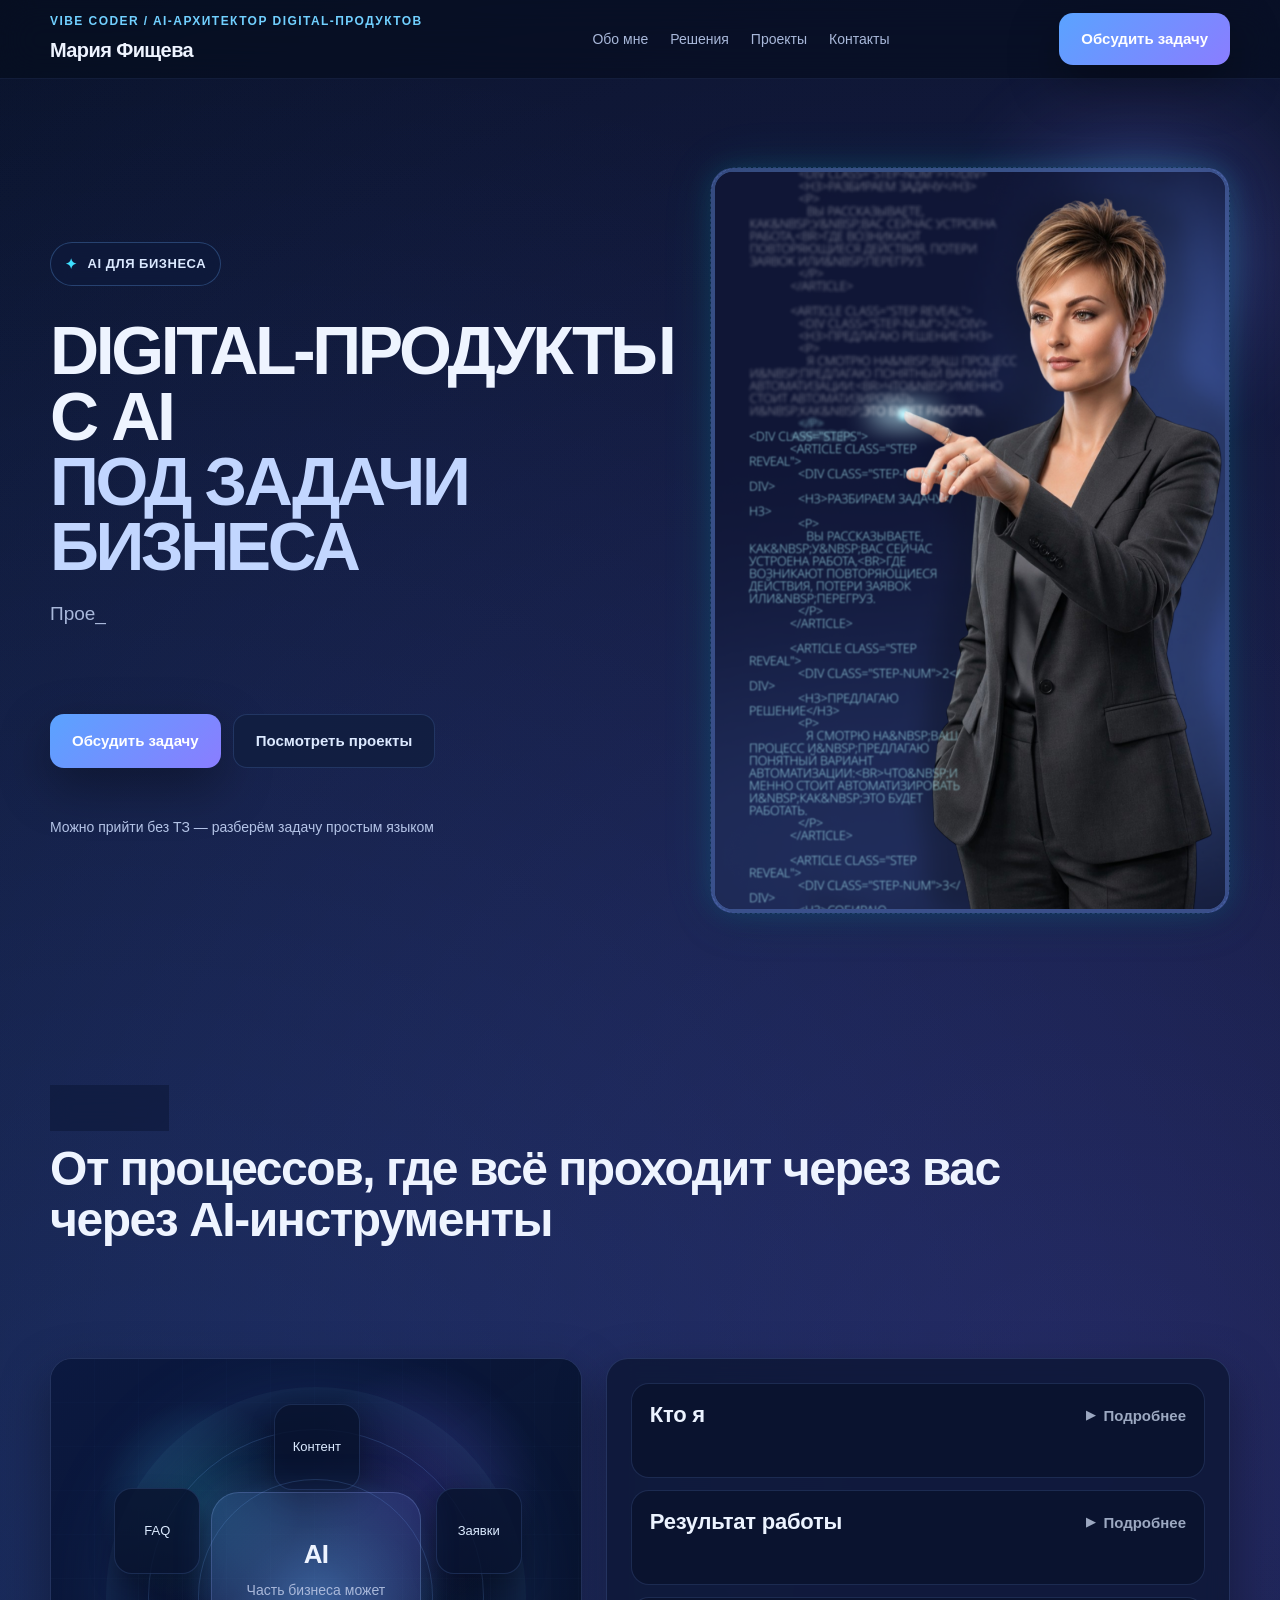
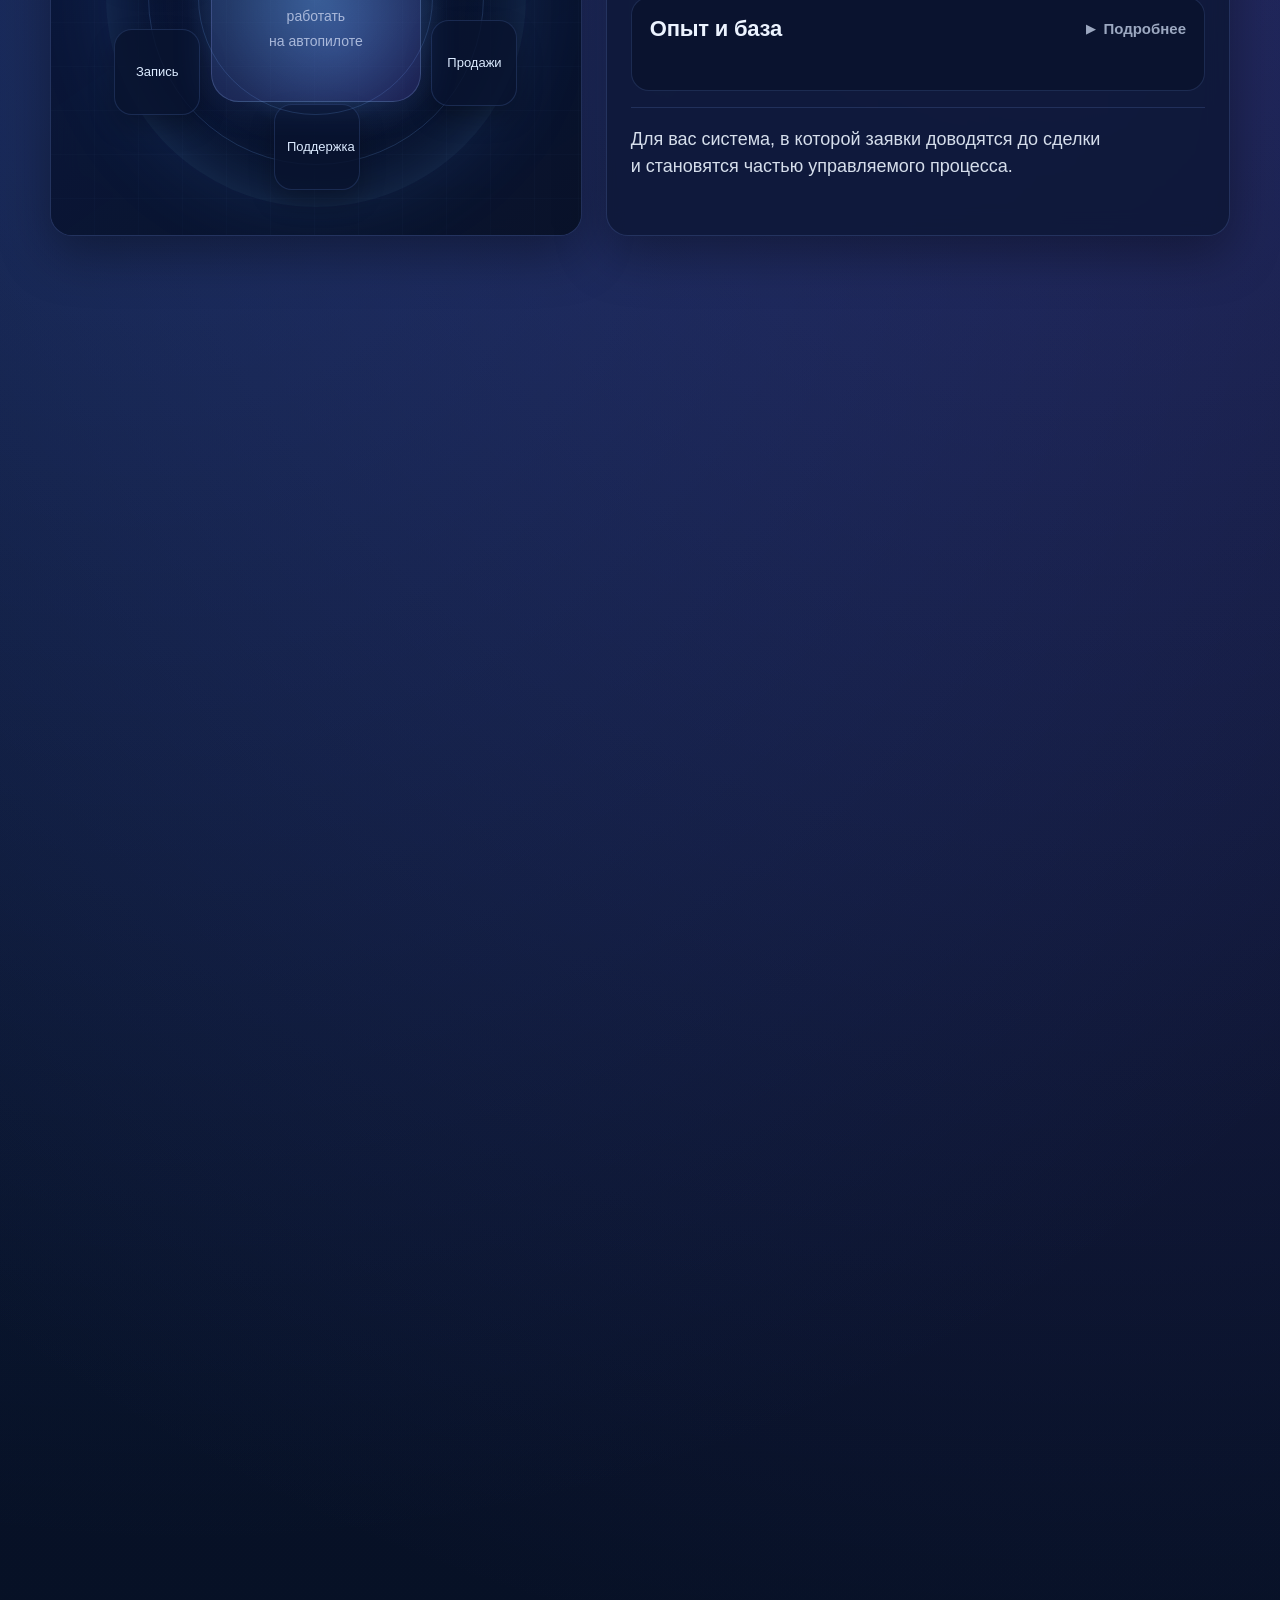
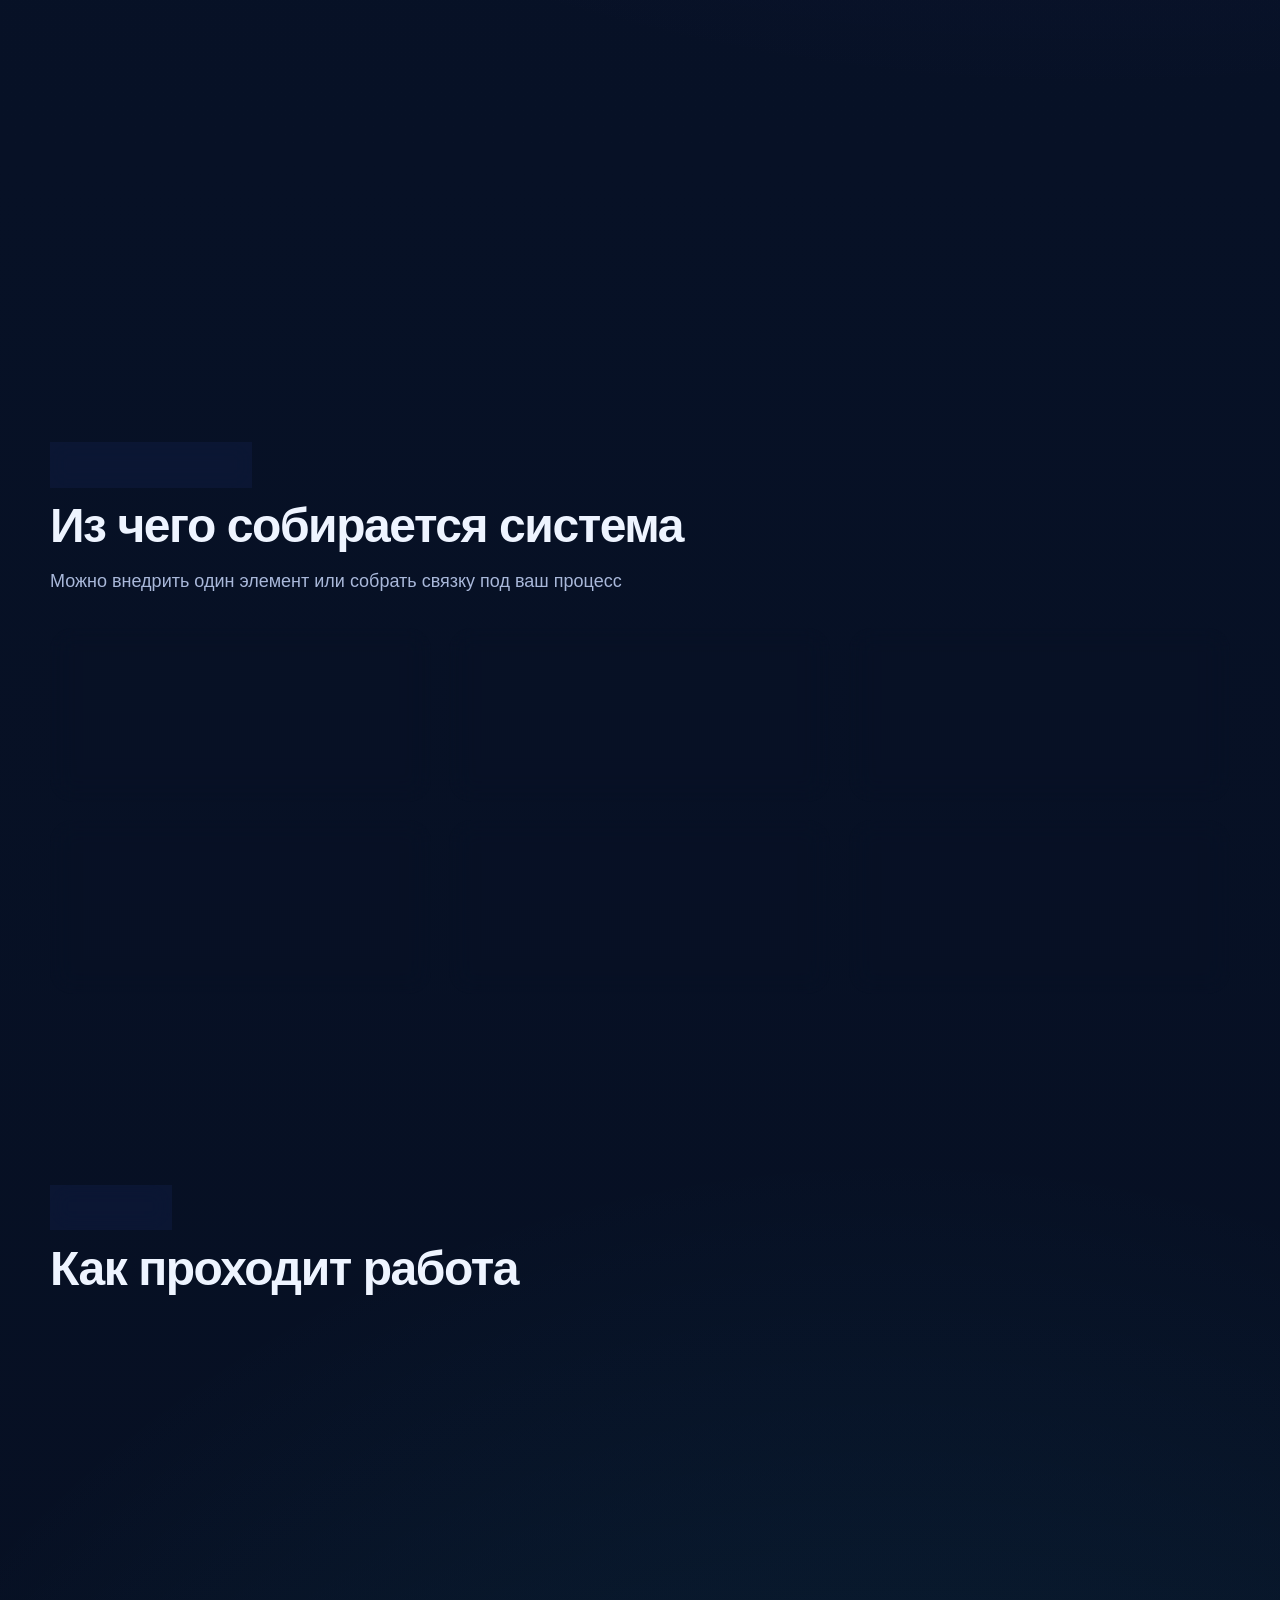
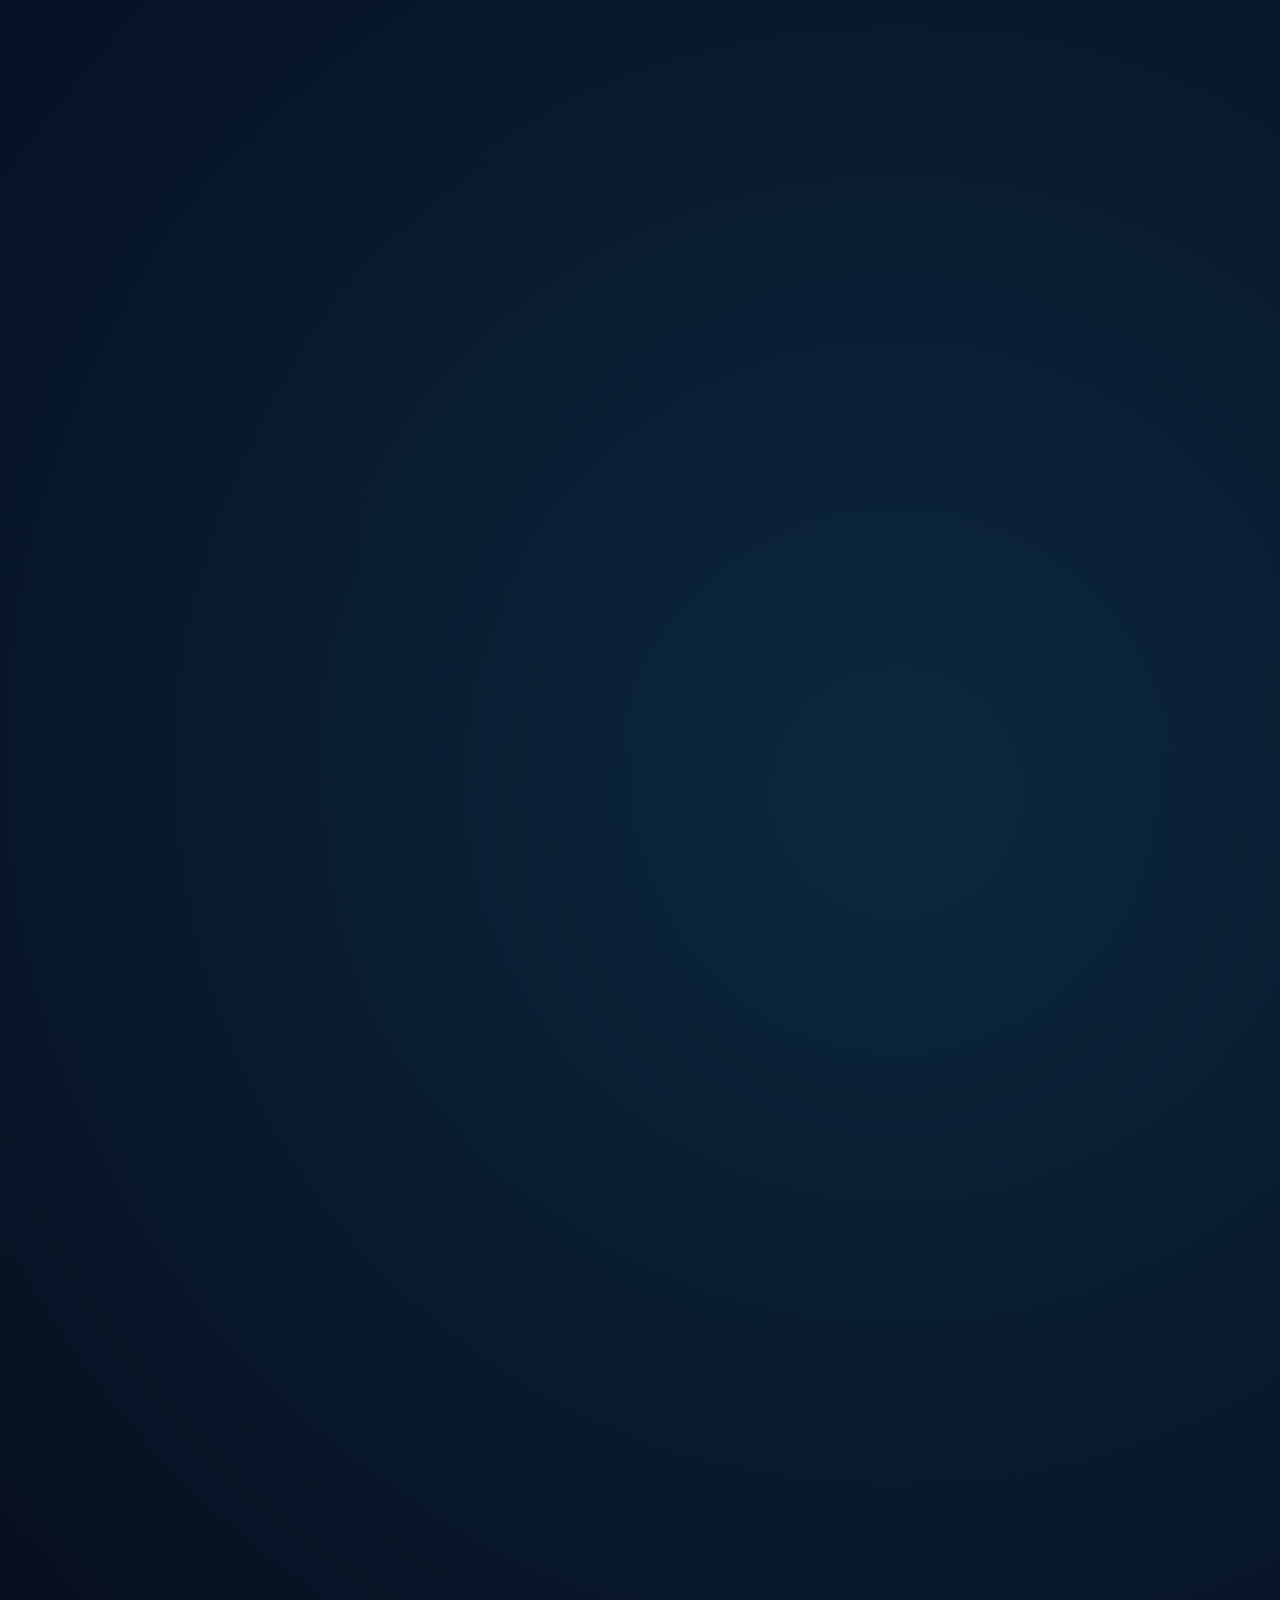
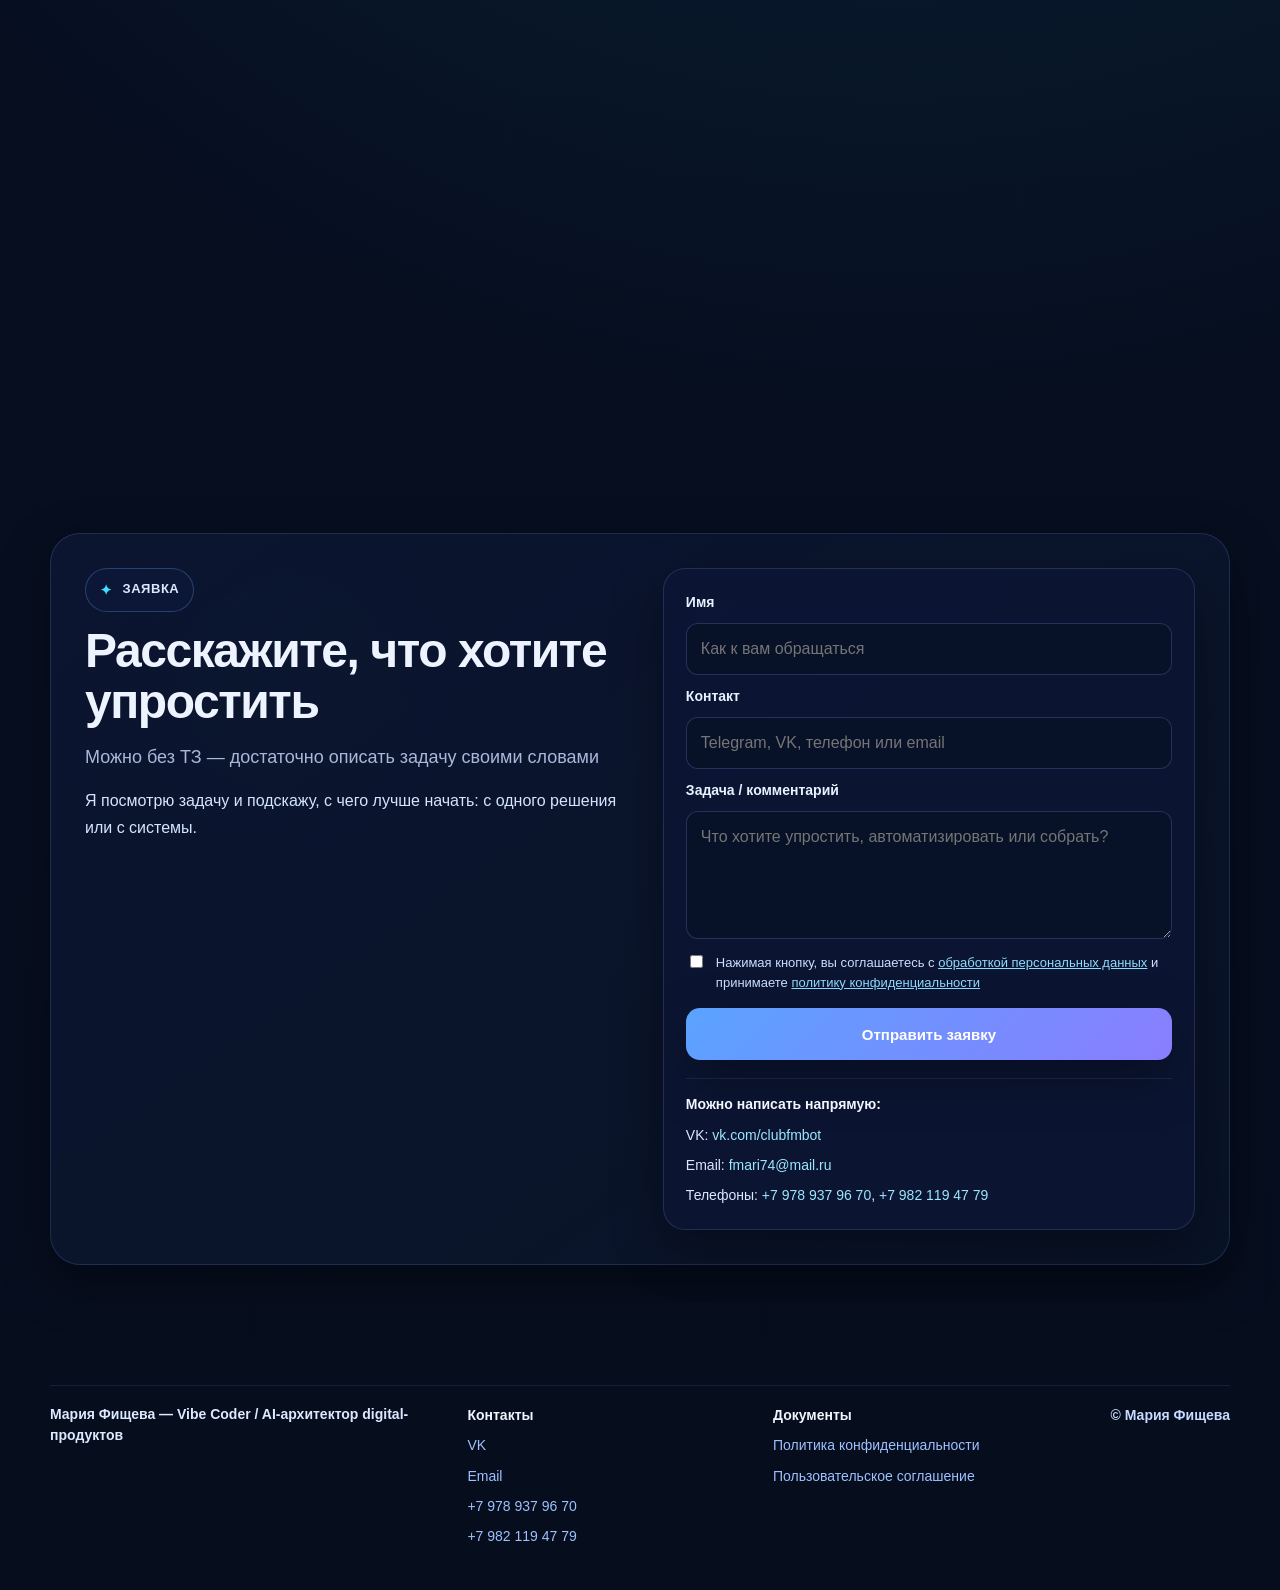
==== commit 133436c8: "исправление херо" ====
--- a/index.html
+++ b/index.html
@@ -18,19 +18,19 @@
 
       <nav class="nav">
         <a href="#about">Обо&nbsp;мне</a>
-        <a href="#automation">Услуги</a>
+        <a href="#automation">Решения</a>
         <a href="#cases">Проекты</a>
-        <a href="#contact">Контакты</a>
+        <a href="#footer">Контакты</a>
       </nav>
 
       <div class="header-actions">
-        <a class="btn btn-primary" href="#contact">Написать мне</a>
+        <a class="btn btn-primary" href="#bot">Обсудить задачу</a>
       </div>
     </div>
   </header>
 
   <main>
-    <section class="hero">
+    <section id="bot" class="hero">
       <div class="container hero-grid">
         <div class="hero-card reveal">
           <div class="badge">AI для бизнеса</div>
@@ -45,8 +45,8 @@
           </p>
 
           <div class="hero-actions">
-            <a class="btn btn-primary" href="#contact">Обсудить задачу</a>
-            <a class="btn btn-secondary" href="#automation">Посмотреть проекты</a>
+            <a class="btn btn-primary" href="#bot">Обсудить задачу</a>
+            <a class="btn btn-secondary" href="#cases">Посмотреть проекты</a>
           </div>
 
           <div class="hero-note">
@@ -55,7 +55,7 @@
         </div>
 
         <div class="hero-visual reveal">
-          <img src="img/frame-8.png" alt="AI композиция" />
+          <img src="img/Frame-8.png" alt="AI композиция" />
         </div>
       </div>
     </section>
@@ -212,11 +212,11 @@
                   <div class="service-price-value">от 25 000 ₽</div>
                 </article>
                 <article class="service-price-card">
-                  <p class="service-price-name">Сайт + заявки</p>
+                  <p class="service-price-name">Сайт с приёмом заявок</p>
                   <div class="service-price-value">от 40 000 ₽</div>
                 </article>
                 <article class="service-price-card">
-                  <p class="service-price-name">Контент + оформление + заявки</p>
+                  <p class="service-price-name">Система контента с AI</p>
                   <div class="service-price-value">от 50 000 ₽</div>
                 </article>
                 <article class="service-price-card">
@@ -259,7 +259,7 @@
 
         <div class="automation-cta reveal">
           <a class="btn btn-secondary" href="#bot">Задать вопрос</a>
-          <a class="btn btn-primary" href="#contact">Оставить заявку</a>
+          <a class="btn btn-primary" href="#request">Оставить заявку</a>
         </div>
       </div>
     </section>
@@ -434,37 +434,68 @@
 
         <div class="benefits-grid card-grid">
           <article class="card benefit reveal">
-            <div class="card-icon">◆</div>
+            <div class="card-icon" aria-hidden="true">
+              <svg viewBox="0 0 24 24" fill="none" xmlns="http://www.w3.org/2000/svg">
+                <path d="M13 2L4 14h7l-1 8 9-12h-7l1-8z" stroke="currentColor" stroke-width="1.85" stroke-linecap="round" stroke-linejoin="round"/>
+              </svg>
+            </div>
             <h3 class="card-title">Скорость за счёт AI</h3>
             <p class="card-text">Решение собирается быстрее за счёт инструментов и системы</p>
           </article>
 
           <article class="card benefit reveal">
-            <div class="card-icon">◆</div>
+            <div class="card-icon" aria-hidden="true">
+              <svg viewBox="0 0 24 24" fill="none" xmlns="http://www.w3.org/2000/svg">
+                <path d="M12 3v4M12 17v4M4.93 4.93l2.83 2.83M16.24 16.24l2.83 2.83M3 12h4M17 12h4M4.93 19.07l2.83-2.83M16.24 7.76l2.83-2.83" stroke="currentColor" stroke-width="1.85" stroke-linecap="round"/>
+                <circle cx="12" cy="12" r="3" stroke="currentColor" stroke-width="1.85"/>
+              </svg>
+            </div>
             <h3 class="card-title">Авторский подход</h3>
             <p class="card-text">Не шаблон — логика и структура под ваш бизнес</p>
           </article>
 
           <article class="card benefit reveal">
-            <div class="card-icon">◆</div>
+            <div class="card-icon" aria-hidden="true">
+              <svg viewBox="0 0 24 24" fill="none" xmlns="http://www.w3.org/2000/svg">
+                <path d="M21 12a9 9 0 11-3-7.2M21 3v6h-6M3 12a9 9 0 003 7.2M3 21v-6h6" stroke="currentColor" stroke-width="1.85" stroke-linecap="round" stroke-linejoin="round"/>
+              </svg>
+            </div>
             <h3 class="card-title">Полный цикл</h3>
             <p class="card-text">От идеи до запуска — без поиска специалистов</p>
           </article>
 
           <article class="card benefit reveal">
-            <div class="card-icon">◆</div>
+            <div class="card-icon" aria-hidden="true">
+              <svg viewBox="0 0 24 24" fill="none" xmlns="http://www.w3.org/2000/svg">
+                <circle cx="11" cy="11" r="6.5" stroke="currentColor" stroke-width="1.85"/>
+                <path d="M16.3 16.3L21 21" stroke="currentColor" stroke-width="1.85" stroke-linecap="round"/>
+                <circle cx="11" cy="11" r="2" stroke="currentColor" stroke-width="1.85"/>
+              </svg>
+            </div>
             <h3 class="card-title">Погружение в задачу</h3>
             <p class="card-text">Сначала разбираюсь, потом предлагаю решение</p>
           </article>
 
           <article class="card benefit reveal">
-            <div class="card-icon">◆</div>
+            <div class="card-icon" aria-hidden="true">
+              <svg viewBox="0 0 24 24" fill="none" xmlns="http://www.w3.org/2000/svg">
+                <path d="M5 16v2a2 2 0 002 2h10a2 2 0 002-2v-2M8 16V9a4 4 0 118 0v7" stroke="currentColor" stroke-width="1.85" stroke-linecap="round" stroke-linejoin="round"/>
+                <path d="M8 10h8M8 13h5" stroke="currentColor" stroke-width="1.85" stroke-linecap="round"/>
+              </svg>
+            </div>
             <h3 class="card-title">Сопровождение после запуска</h3>
             <p class="card-text">Остаюсь на связи и дорабатываю при необходимости</p>
           </article>
 
           <article class="card benefit reveal">
-            <div class="card-icon">◆</div>
+            <div class="card-icon" aria-hidden="true">
+              <svg viewBox="0 0 24 24" fill="none" xmlns="http://www.w3.org/2000/svg">
+                <path d="M4 21v-7M4 10V3M12 21v-9M12 8V3M20 21v-5M20 12V3M2 14h4M10 10h4M18 16h4" stroke="currentColor" stroke-width="1.85" stroke-linecap="round" stroke-linejoin="round"/>
+                <circle cx="4" cy="17" r="2" stroke="currentColor" stroke-width="1.85"/>
+                <circle cx="12" cy="12" r="2" stroke="currentColor" stroke-width="1.85"/>
+                <circle cx="20" cy="9" r="2" stroke="currentColor" stroke-width="1.85"/>
+              </svg>
+            </div>
             <h3 class="card-title">Гибкий формат работы</h3>
             <p class="card-text">Можно начать с одного решения и расширить</p>
           </article>
@@ -577,32 +608,45 @@
       </div>
     </section>
 
-    <section id="contact" class="section">
+    <section id="request" class="section">
       <div class="container">
-        <div class="cta-box reveal">
-          <div class="cta-grid">
-            <div>
-              <div class="badge">Финальный шаг</div>
-              <h2 class="cta-title">Хотите понять,<br>что&nbsp;можно автоматизировать именно у&nbsp;вас?</h2>
-              <p class="cta-text">
-                Напишите мне. Разберём вашу задачу,<br>поймём, как&nbsp;сделать проще,<br>и&nbsp;соберём всё без&nbsp;лишней сложности.<br><br>Можно обратиться, даже если у&nbsp;вас пока нет готового ТЗ.
+        <div class="contact-box reveal">
+          <div class="contact-grid">
+            <div class="contact-copy">
+              <div class="badge">Заявка</div>
+              <h2 class="section-title">Расскажите, что хотите упростить</h2>
+              <p class="section-subtitle">
+                Можно без&nbsp;ТЗ — достаточно описать задачу своими словами
               </p>
-            </div>
-
-            <div class="cta-side">
-              <a class="btn btn-primary" href="https://vk.com/clubfmbot" target="_blank" rel="noopener noreferrer">
-                Написать в&nbsp;VK
-              </a>
-              <a class="btn btn-secondary" href="mailto:fmari74@mail.ru">
-                Написать на&nbsp;email
-              </a>
-
-              <div class="contact-card">
-                <strong>Телефон</strong>
-                <span>
-                  <a href="tel:+79789379670">+7 978 937 96 70</a><br>
-                  <a href="tel:+79821194779">+7 982 119 47 79</a>
-                </span>
+              <p class="contact-extra">
+                Я посмотрю задачу и&nbsp;подскажу, с&nbsp;чего лучше начать: с&nbsp;одного решения или с&nbsp;системы.
+              </p>
+            </div>
+
+            <div class="card contact-form-card">
+              <form class="contact-form" method="post" action="#">
+                <label class="form-label" for="contact-name">Имя</label>
+                <input id="contact-name" class="form-input" type="text" name="name" placeholder="Как к вам обращаться" required>
+
+                <label class="form-label" for="contact-contact">Контакт</label>
+                <input id="contact-contact" class="form-input" type="text" name="contact" placeholder="Telegram, VK, телефон или email" required>
+
+                <label class="form-label" for="contact-task">Задача / комментарий</label>
+                <textarea id="contact-task" class="form-textarea" name="task" placeholder="Что хотите упростить, автоматизировать или собрать?" rows="4" required></textarea>
+
+                <label class="form-consent">
+                  <input type="checkbox" name="privacy" required>
+                  <span>Нажимая кнопку, вы соглашаетесь с <a href="privacy.html">обработкой персональных данных</a> и принимаете <a href="privacy.html">политику конфиденциальности</a></span>
+                </label>
+
+                <button class="btn btn-primary" type="submit">Отправить заявку</button>
+              </form>
+
+              <div class="contact-direct">
+                <strong>Можно написать напрямую:</strong>
+                <span>VK: <a href="https://vk.com/clubfmbot" target="_blank" rel="noopener noreferrer">vk.com/clubfmbot</a></span>
+                <span>Email: <a href="mailto:fmari74@mail.ru">fmari74@mail.ru</a></span>
+                <span>Телефоны: <a href="tel:+79789379670">+7 978 937 96 70</a>, <a href="tel:+79821194779">+7 982 119 47 79</a></span>
               </div>
             </div>
           </div>
@@ -611,10 +655,24 @@
     </section>
   </main>
 
-  <footer class="footer">
-    <div class="container footer-inner">
-      <div>© Мария Фищева — AI-ассистенты и&nbsp;чат-боты для&nbsp;бизнеса</div>
-      <div>Современные решения простым языком</div>
+  <footer class="footer" id="footer">
+    <div class="container footer-inner footer-grid">
+      <div class="footer-col">
+        <div class="footer-title">Мария Фищева — Vibe Coder / AI-архитектор digital-продуктов</div>
+      </div>
+      <div class="footer-col">
+        <div class="footer-heading">Контакты</div>
+        <a href="https://vk.com/clubfmbot" target="_blank" rel="noopener noreferrer">VK</a>
+        <a href="mailto:fmari74@mail.ru">Email</a>
+        <a href="tel:+79789379670">+7 978 937 96 70</a>
+        <a href="tel:+79821194779">+7 982 119 47 79</a>
+      </div>
+      <div class="footer-col">
+        <div class="footer-heading">Документы</div>
+        <a href="privacy.html">Политика конфиденциальности</a>
+        <a href="terms.html">Пользовательское соглашение</a>
+      </div>
+      <div class="footer-col footer-copy">© Мария Фищева</div>
     </div>
   </footer>
 
--- a/styles.css
+++ b/styles.css
@@ -246,9 +246,9 @@
 
 .hero-grid {
   display: grid;
-  grid-template-columns: 1.08fr 0.92fr;
+  grid-template-columns: minmax(0, 1fr) minmax(280px, 520px);
   gap: var(--space-5);
-  align-items: stretch;
+  align-items: center;
 }
 
 .hero-card {
@@ -321,11 +321,12 @@
 }
 
 .hero-grid > .hero-visual {
-  min-height: clamp(300px, 50vw, 680px);
+  min-width: 0;
+  min-height: auto;
   max-width: min(100%, 520px);
   margin-inline: auto;
   position: relative;
-  align-self: stretch;
+  align-self: center;
   display: flex;
   align-items: center;
   justify-content: center;
@@ -352,10 +353,11 @@
 }
 
 .hero-visual img {
+  display: block;
   width: 100%;
-  height: 100%;
+  max-width: 520px;
+  height: auto;
   object-fit: contain;
-  display: block;
   position: relative;
   z-index: 1;
   border: 4px solid rgba(113, 157, 246, 0.397);
@@ -364,6 +366,20 @@
     0 0 28px rgba(1, 218, 251, 0.14),
     0 0 56px rgba(70, 213, 249, 0.09),
     0 10px 40px rgba(0, 0, 0, 0.18);
+}
+
+@media (max-width: 768px) {
+  .hero-grid {
+    grid-template-columns: 1fr;
+  }
+
+  .hero-visual {
+    margin-top: 32px;
+  }
+
+  .hero-visual img {
+    max-width: 100%;
+  }
 }
 
 .visual-bg {
@@ -724,20 +740,42 @@
   margin-top: 18px;
   width: 100%;
   min-height: 48px;
+  padding: 0 16px;
   border-radius: 14px;
   border: 1px solid rgba(1, 218, 251, 0.35);
   background: rgba(9, 22, 48, 0.9);
   color: #dff4ff;
   font-size: 14px;
   font-weight: 700;
+  display: inline-flex;
+  align-items: center;
+  justify-content: center;
+  gap: 10px;
   cursor: pointer;
-  transition: border-color 0.26s ease, background 0.26s ease, box-shadow 0.26s ease;
+  transition: border-color 0.26s ease, background 0.26s ease, box-shadow 0.26s ease, color 0.26s ease;
+}
+
+#automation .start-card-btn::after {
+  content: "▼";
+  font-size: 11px;
+  line-height: 1;
+  color: #9ee9ff;
+  transform: translateY(1px);
+  transition: color 0.26s ease, transform 0.26s ease;
 }
 
 #automation .start-card-btn:hover {
-  border-color: rgba(1, 218, 251, 0.58);
-  background: rgba(12, 30, 62, 0.94);
-  box-shadow: 0 14px 30px rgba(1, 218, 251, 0.1);
+  border-color: rgba(1, 218, 251, 0.86);
+  background: rgba(16, 40, 78, 0.98);
+  color: #ffffff;
+  box-shadow:
+    0 16px 34px rgba(1, 218, 251, 0.2),
+    0 0 22px rgba(56, 189, 248, 0.26);
+}
+
+#automation .start-card-btn:hover::after {
+  color: #d5f7ff;
+  transform: translateY(1px) scale(1.06);
 }
 
 #automation .card-details {
@@ -894,35 +932,45 @@
 }
 
 .section-process .process-timeline {
+  --process-icon-h: 72px;
+  --process-timeline-pad-top: 22px;
+  --process-line-y: calc(var(--process-timeline-pad-top) + var(--process-icon-h) / 2);
   position: relative;
-  margin-top: clamp(26px, 4vw, 46px);
-  padding-top: 22px;
+  margin-top: clamp(56px, 7vw, 90px);
+  padding-top: var(--process-timeline-pad-top);
 }
 
 .section-process .process-line {
   position: absolute;
   left: 12%;
   right: 12%;
-  top: 59px;
+  top: var(--process-line-y);
   height: 2px;
-  background: rgba(94, 169, 255, 0.28);
+  transform: translateY(-50%);
+  background: rgba(94, 169, 255, 0.14);
   border-radius: 999px;
 }
 
 .section-process .process-line-progress {
   position: absolute;
-  top: 59px;
+  top: var(--process-line-y);
   left: 12%;
   height: 2px;
   width: 0;
+  transform: translateY(-50%);
   border-radius: 999px;
-  background: linear-gradient(90deg, rgba(113, 208, 255, 0.9), rgba(63, 224, 255, 0.72));
-  box-shadow: 0 0 16px rgba(63, 224, 255, 0.34);
+  background: linear-gradient(
+    90deg,
+    rgba(56, 189, 248, 0.55),
+    rgba(125, 211, 252, 0.35) 45%,
+    rgba(56, 189, 248, 0.2)
+  );
+  box-shadow: 0 0 14px rgba(56, 189, 248, 0.22);
 }
 
 .section-process .process-moving-icon {
   position: absolute;
-  top: 59px;
+  top: var(--process-line-y);
   left: 12%;
   width: 60px;
   height: 60px;
@@ -962,7 +1010,9 @@
 }
 
 .section-process .process-node-number {
+  opacity: 0;
   position: absolute;
+  pointer-events: none;
   left: 50%;
   top: 74px;
   transform: translateX(-50%);
@@ -983,59 +1033,48 @@
 }
 
 .section-process .process-node-icon {
-  width: 72px;
-  height: 72px;
+  width: var(--process-icon-h);
+  height: var(--process-icon-h);
   margin: 0 auto 34px;
   border-radius: 50%;
   display: grid;
   place-items: center;
-  color: #8cdfff;
+  color: #7ec8e8;
   background: rgba(10, 24, 52, 0.84);
-  border: 1px solid rgba(122, 171, 255, 0.22);
-  box-shadow: inset 0 0 14px rgba(113, 208, 255, 0.08);
+  border: 1px solid rgba(122, 171, 255, 0.2);
+  box-shadow:
+    inset 0 0 12px rgba(113, 208, 255, 0.06),
+    0 0 12px rgba(56, 189, 248, 0.08);
   position: relative;
   z-index: 2;
-  transition: border-color 0.3s ease, box-shadow 0.3s ease, color 0.3s ease, background 0.3s ease;
+  transition:
+    border-color 0.35s ease,
+    box-shadow 0.35s ease,
+    color 0.35s ease,
+    background 0.35s ease,
+    transform 0.35s ease;
 }
 
 .section-process .process-node-icon svg {
   width: 36px;
   height: 36px;
+  flex-shrink: 0;
   fill: none;
   stroke: currentColor;
-  stroke-width: 1.8;
+  stroke-width: 1.85;
   stroke-linecap: round;
   stroke-linejoin: round;
 }
 
 .section-process .process-node.is-active .process-node-icon {
+  transform: scale(1.06);
   color: #b9f3ff;
-  border-color: rgba(113, 208, 255, 0.62);
+  border-color: rgba(56, 189, 248, 0.75);
   background: rgba(11, 28, 58, 0.92);
   box-shadow:
-    0 0 0 1px rgba(113, 208, 255, 0.22),
-    0 0 24px rgba(63, 224, 255, 0.18),
-    inset 0 0 16px rgba(113, 208, 255, 0.12);
-}
-
-.section-process .process-node.is-finale .process-node-icon {
-  animation: processFinalBlink 0.52s ease-in-out infinite;
-}
-
-@keyframes processFinalBlink {
-  0%,
-  100% {
-    box-shadow:
-      0 0 0 1px rgba(113, 208, 255, 0.24),
-      0 0 22px rgba(63, 224, 255, 0.2),
-      inset 0 0 14px rgba(113, 208, 255, 0.14);
-  }
-  50% {
-    box-shadow:
-      0 0 0 1px rgba(113, 208, 255, 0.38),
-      0 0 34px rgba(63, 224, 255, 0.42),
-      inset 0 0 18px rgba(113, 208, 255, 0.2);
-  }
+    0 0 0 8px rgba(56, 189, 248, 0.08),
+    0 0 28px rgba(56, 189, 248, 0.35),
+    inset 0 0 14px rgba(113, 208, 255, 0.1);
 }
 
 .section-process .process-step-title {
@@ -1058,16 +1097,34 @@
 }
 
 #benefits .card-icon {
-  width: 42px;
-  height: 42px;
+  width: 48px;
+  height: 48px;
   margin-bottom: 16px;
-  border-radius: 12px;
+  border-radius: 50%;
   display: grid;
   place-items: center;
   color: #7fdfff;
-  background: rgba(83, 158, 255, 0.14);
-  border: 1px solid rgba(110, 171, 255, 0.2);
-  font-size: 18px;
+  background: rgba(56, 189, 248, 0.1);
+  border: 1px solid rgba(56, 189, 248, 0.32);
+  box-shadow:
+    0 0 18px rgba(56, 189, 248, 0.14),
+    inset 0 0 12px rgba(56, 189, 248, 0.04);
+}
+
+#benefits .card-icon svg {
+  width: 22px;
+  height: 22px;
+  display: block;
+  flex-shrink: 0;
+  fill: none;
+  stroke: currentColor;
+  stroke-width: 1.85;
+  stroke-linecap: round;
+  stroke-linejoin: round;
+}
+
+#benefits .card-icon svg * {
+  fill: none;
 }
 
 #benefits .card-title {
@@ -1107,8 +1164,7 @@
       0 0 28px rgba(56, 189, 248, 0.18);
   }
 
-  #benefits .card:hover .card-icon,
-  #benefits .benefit-card:hover .benefit-icon {
+  #benefits .benefit:hover .card-icon svg {
     animation: benefitIconPulse 1.2s ease-in-out infinite;
   }
 }
@@ -1367,6 +1423,148 @@
   padding-top: 18px;
 }
 
+.contact-box {
+  padding: clamp(24px, 4vw, 34px);
+  border-radius: 30px;
+  background:
+    linear-gradient(145deg, rgba(12, 22, 49, 0.96), rgba(10, 20, 40, 0.88)),
+    radial-gradient(circle at 20% 20%, rgba(71, 147, 255, 0.12), transparent 20%);
+  border: 1px solid rgba(109, 160, 255, 0.18);
+  box-shadow: var(--shadow);
+}
+
+.contact-grid {
+  display: grid;
+  grid-template-columns: 1.02fr 0.98fr;
+  gap: var(--space-4);
+  align-items: start;
+}
+
+.contact-copy .section-title {
+  margin-bottom: 14px;
+}
+
+.contact-copy .section-subtitle {
+  margin-bottom: 16px;
+}
+
+.contact-extra {
+  margin: 0;
+  color: #d5e4ff;
+  line-height: 1.68;
+  max-width: 680px;
+}
+
+.contact-form-card {
+  display: grid;
+  gap: 18px;
+  padding: 22px;
+}
+
+.contact-form {
+  display: grid;
+  gap: 10px;
+}
+
+.form-label {
+  font-size: 14px;
+  font-weight: 700;
+  color: #e8f2ff;
+}
+
+.form-input,
+.form-textarea {
+  width: 100%;
+  border: 1px solid rgba(132, 167, 255, 0.22);
+  border-radius: 12px;
+  background: rgba(8, 18, 40, 0.82);
+  color: #eef4ff;
+  font: inherit;
+  padding: 12px 14px;
+  outline: none;
+  transition: border-color 0.22s ease, box-shadow 0.22s ease;
+}
+
+.form-textarea {
+  resize: vertical;
+  min-height: 110px;
+}
+
+.form-input:focus,
+.form-textarea:focus {
+  border-color: rgba(63, 224, 255, 0.62);
+  box-shadow: 0 0 0 3px rgba(63, 224, 255, 0.12);
+}
+
+.form-consent {
+  display: grid;
+  grid-template-columns: auto 1fr;
+  gap: 10px;
+  align-items: start;
+  margin: 4px 0 6px;
+  color: #cdddff;
+  font-size: 13px;
+  line-height: 1.5;
+}
+
+.form-consent input {
+  margin-top: 2px;
+}
+
+.form-consent a {
+  color: #8fdcff;
+  text-decoration: underline;
+}
+
+.contact-direct {
+  border-top: 1px solid rgba(127, 160, 255, 0.12);
+  padding-top: 14px;
+  display: grid;
+  gap: 8px;
+  color: #dbe9ff;
+  font-size: 14px;
+}
+
+.contact-direct strong {
+  color: #f2f7ff;
+}
+
+.contact-direct a {
+  color: #9de6ff;
+}
+
+.footer-grid {
+  align-items: start;
+  display: grid;
+  grid-template-columns: 1.25fr 0.9fr 1fr auto;
+  gap: 18px;
+}
+
+.footer-col {
+  display: grid;
+  gap: 8px;
+}
+
+.footer-title {
+  color: #dce9ff;
+  font-weight: 700;
+  line-height: 1.5;
+}
+
+.footer-heading {
+  color: #f0f6ff;
+  font-weight: 700;
+}
+
+.footer-col a {
+  color: #9ec0ff;
+}
+
+.footer-copy {
+  color: #c8daff;
+  font-weight: 700;
+}
+
 section[id] {
   scroll-margin-top: 90px;
 }
@@ -1432,6 +1630,14 @@
   .about-grid,
   .cta-grid {
     grid-template-columns: 1fr;
+  }
+
+  .contact-grid {
+    grid-template-columns: 1fr;
+  }
+
+  .footer-grid {
+    grid-template-columns: repeat(2, minmax(0, 1fr));
   }
 
   .cards-grid,
@@ -1443,10 +1649,6 @@
   .benefits-grid,
   .section-process .process-nodes {
     grid-template-columns: repeat(2, 1fr);
-  }
-
-  .hero-grid > .hero-visual {
-    min-height: clamp(260px, 40vw, 480px);
   }
 
   .hero-card {
@@ -1518,12 +1720,36 @@
   }
 
   .section-process .process-timeline {
-    margin-top: 28px;
-    padding-top: 0;
+    --process-icon-h: 48px;
+    --process-timeline-pad-top: 0px;
+    --process-line-x: 25px;
+    margin-top: clamp(40px, 6vw, 64px);
+    padding-top: 12px;
+    padding-bottom: 8px;
+  }
+
+  .section-process .process-nodes {
+    display: flex;
+    flex-direction: column;
+    gap: clamp(22px, 5vw, 32px);
   }
 
   .section-process .process-line {
-    display: none;
+    display: block;
+    left: var(--process-line-x);
+    right: auto;
+    top: calc(12px + var(--process-icon-h) / 2);
+    bottom: calc(12px + var(--process-icon-h) / 2);
+    width: 2px;
+    height: auto;
+    max-height: none;
+    transform: none;
+    background: linear-gradient(
+      180deg,
+      rgba(56, 189, 248, 0.08),
+      rgba(94, 169, 255, 0.18) 50%,
+      rgba(56, 189, 248, 0.08)
+    );
   }
 
   .section-process .process-line-progress,
@@ -1532,36 +1758,52 @@
   }
 
   .section-process .process-node {
+    display: grid;
+    grid-template-columns: 52px minmax(0, 1fr);
+    grid-template-rows: auto auto;
+    column-gap: 16px;
+    row-gap: 6px;
+    align-items: start;
     text-align: left;
     padding: 0;
-    padding-left: 62px;
     position: relative;
   }
 
   .section-process .process-node-number {
-    position: absolute;
     left: 0;
-    top: 12px;
+    top: 0;
+    transform: none;
+  }
+
+  .section-process .process-node-icon {
+    grid-row: 1 / -1;
+    grid-column: 1;
+    position: relative;
+    left: auto;
+    top: auto;
     margin: 0;
-    transform: none;
-  }
-
-  .section-process .process-node-icon {
-    position: absolute;
-    left: 24px;
-    top: 0;
+    width: var(--process-icon-h);
+    height: var(--process-icon-h);
+    justify-self: center;
+    align-self: start;
+  }
+
+  .section-process .process-step-title {
+    grid-column: 2;
+    grid-row: 1;
+    margin: 0 0 6px;
+  }
+
+  .section-process .process-step-text {
+    grid-column: 2;
+    grid-row: 2;
+    padding-left: 0;
     margin: 0;
-    width: 50px;
-    height: 50px;
   }
 
   .section-process .process-node-icon svg {
-    width: 26px;
-    height: 26px;
-  }
-
-  .hero-grid > .hero-visual {
-    min-height: clamp(240px, 36vw, 400px);
+    width: 24px;
+    height: 24px;
   }
 
   .orbit {
@@ -1583,6 +1825,15 @@
     flex-direction: column;
     align-items: flex-start;
   }
+
+  .footer-grid {
+    grid-template-columns: 1fr;
+    gap: 12px;
+  }
+
+  .contact-form-card {
+    padding: 20px;
+  }
 }
 
 @media (max-width: 560px) {
@@ -1610,10 +1861,6 @@
 
   .hero-actions {
     flex-direction: column;
-  }
-
-  .hero-grid > .hero-visual {
-    min-height: clamp(200px, 45vw, 320px);
   }
 
   .card.about-portrait {
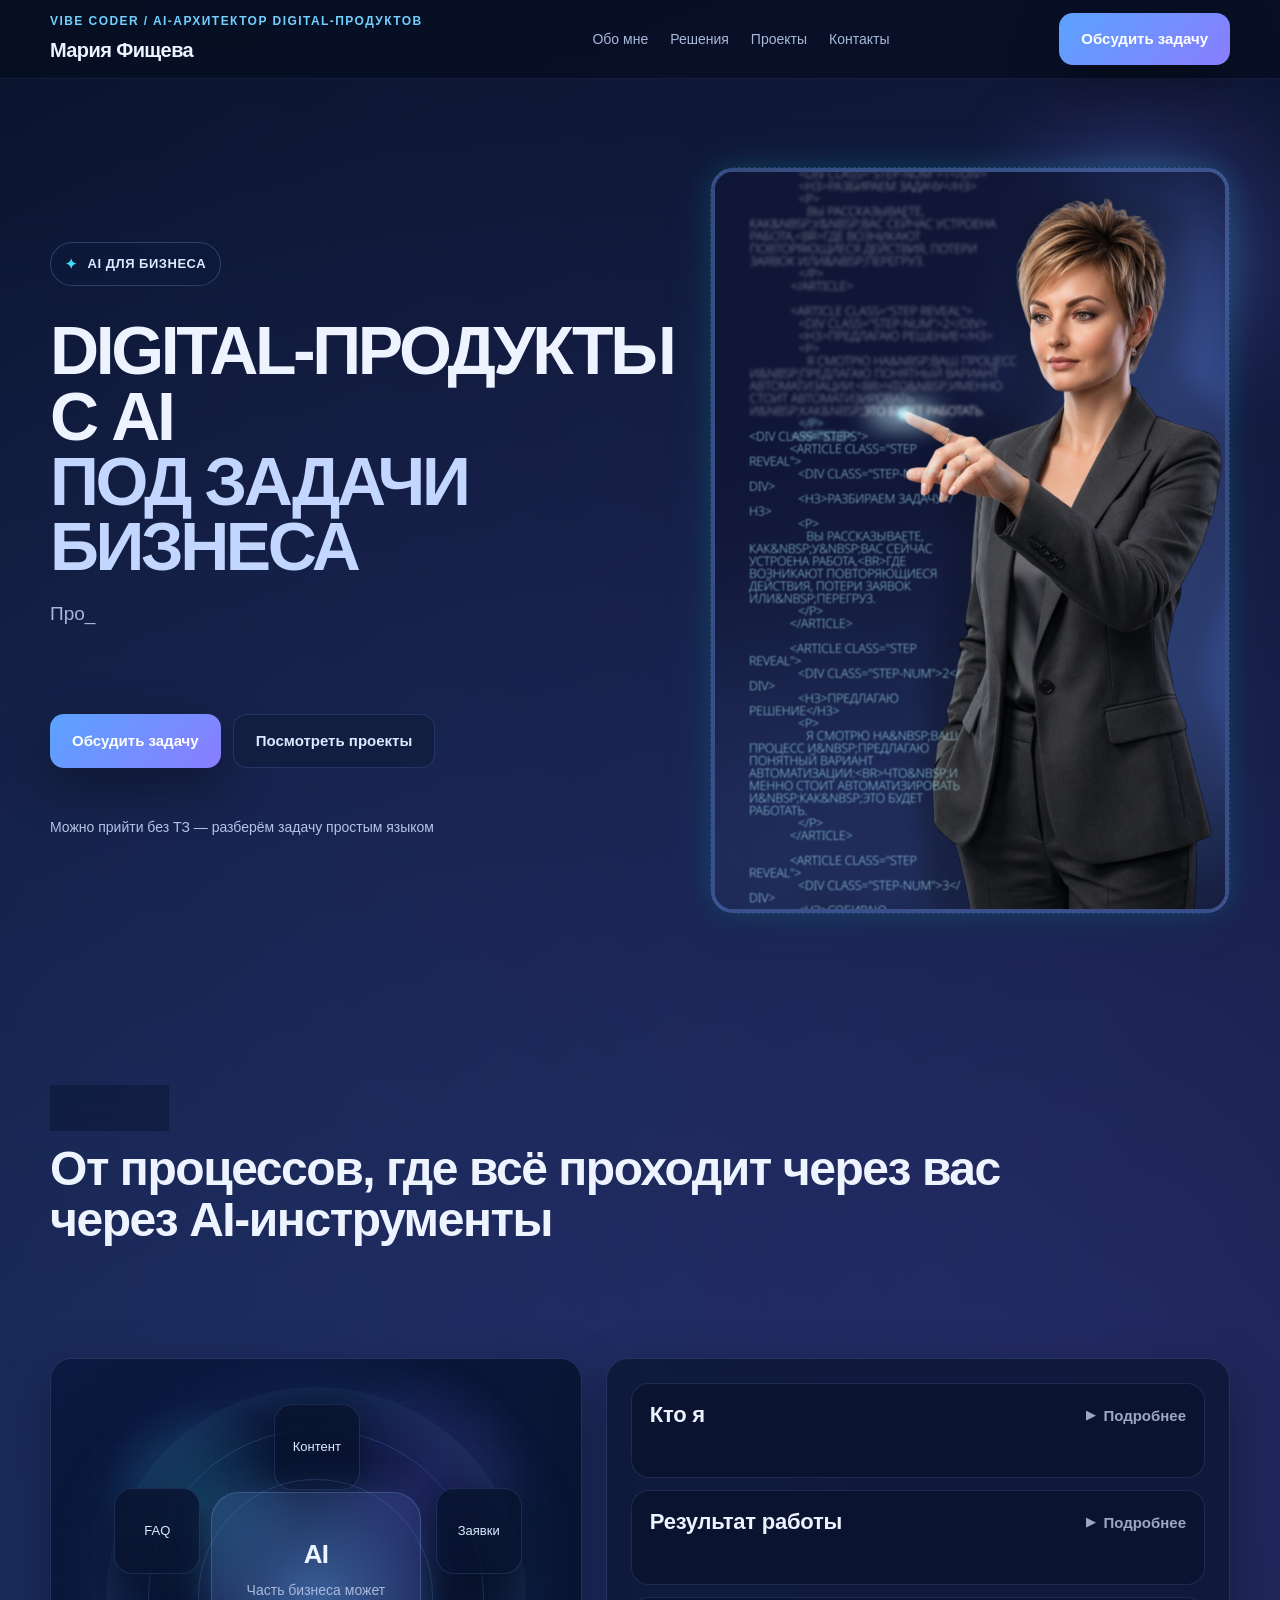
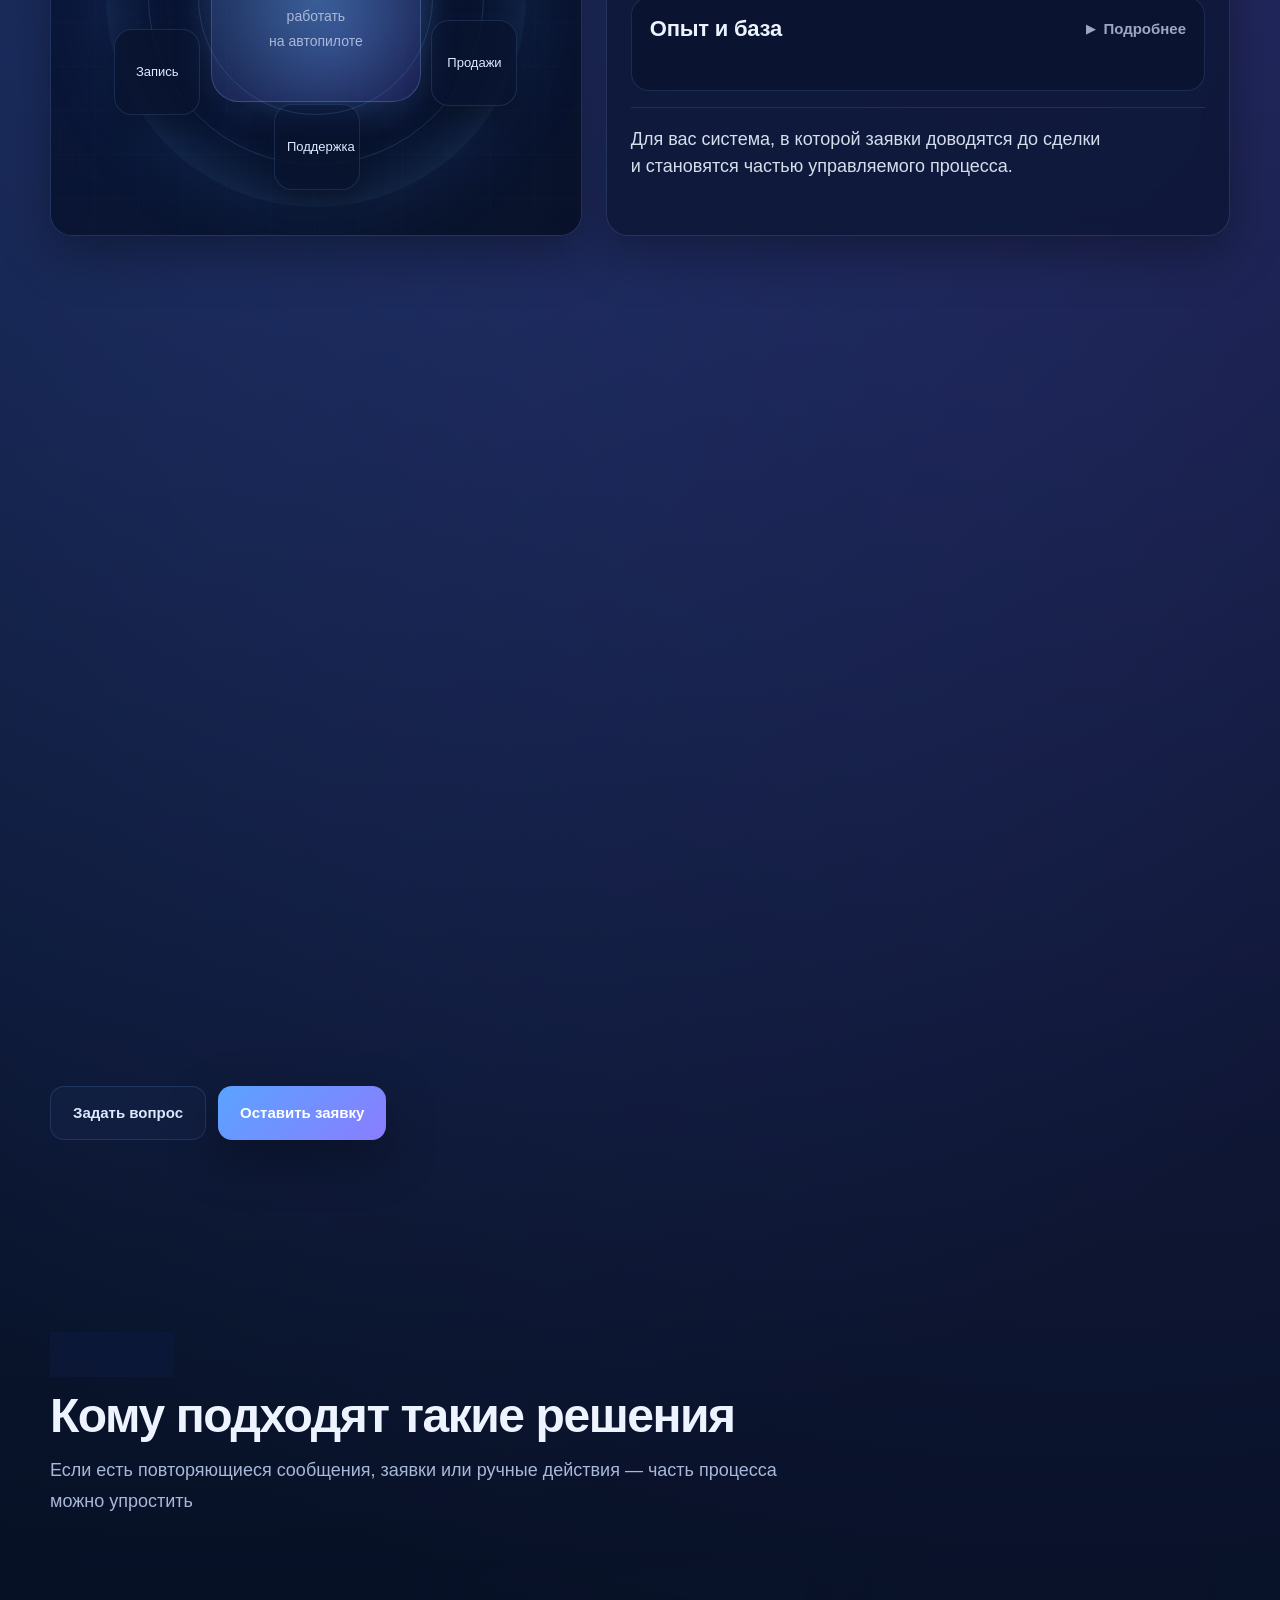
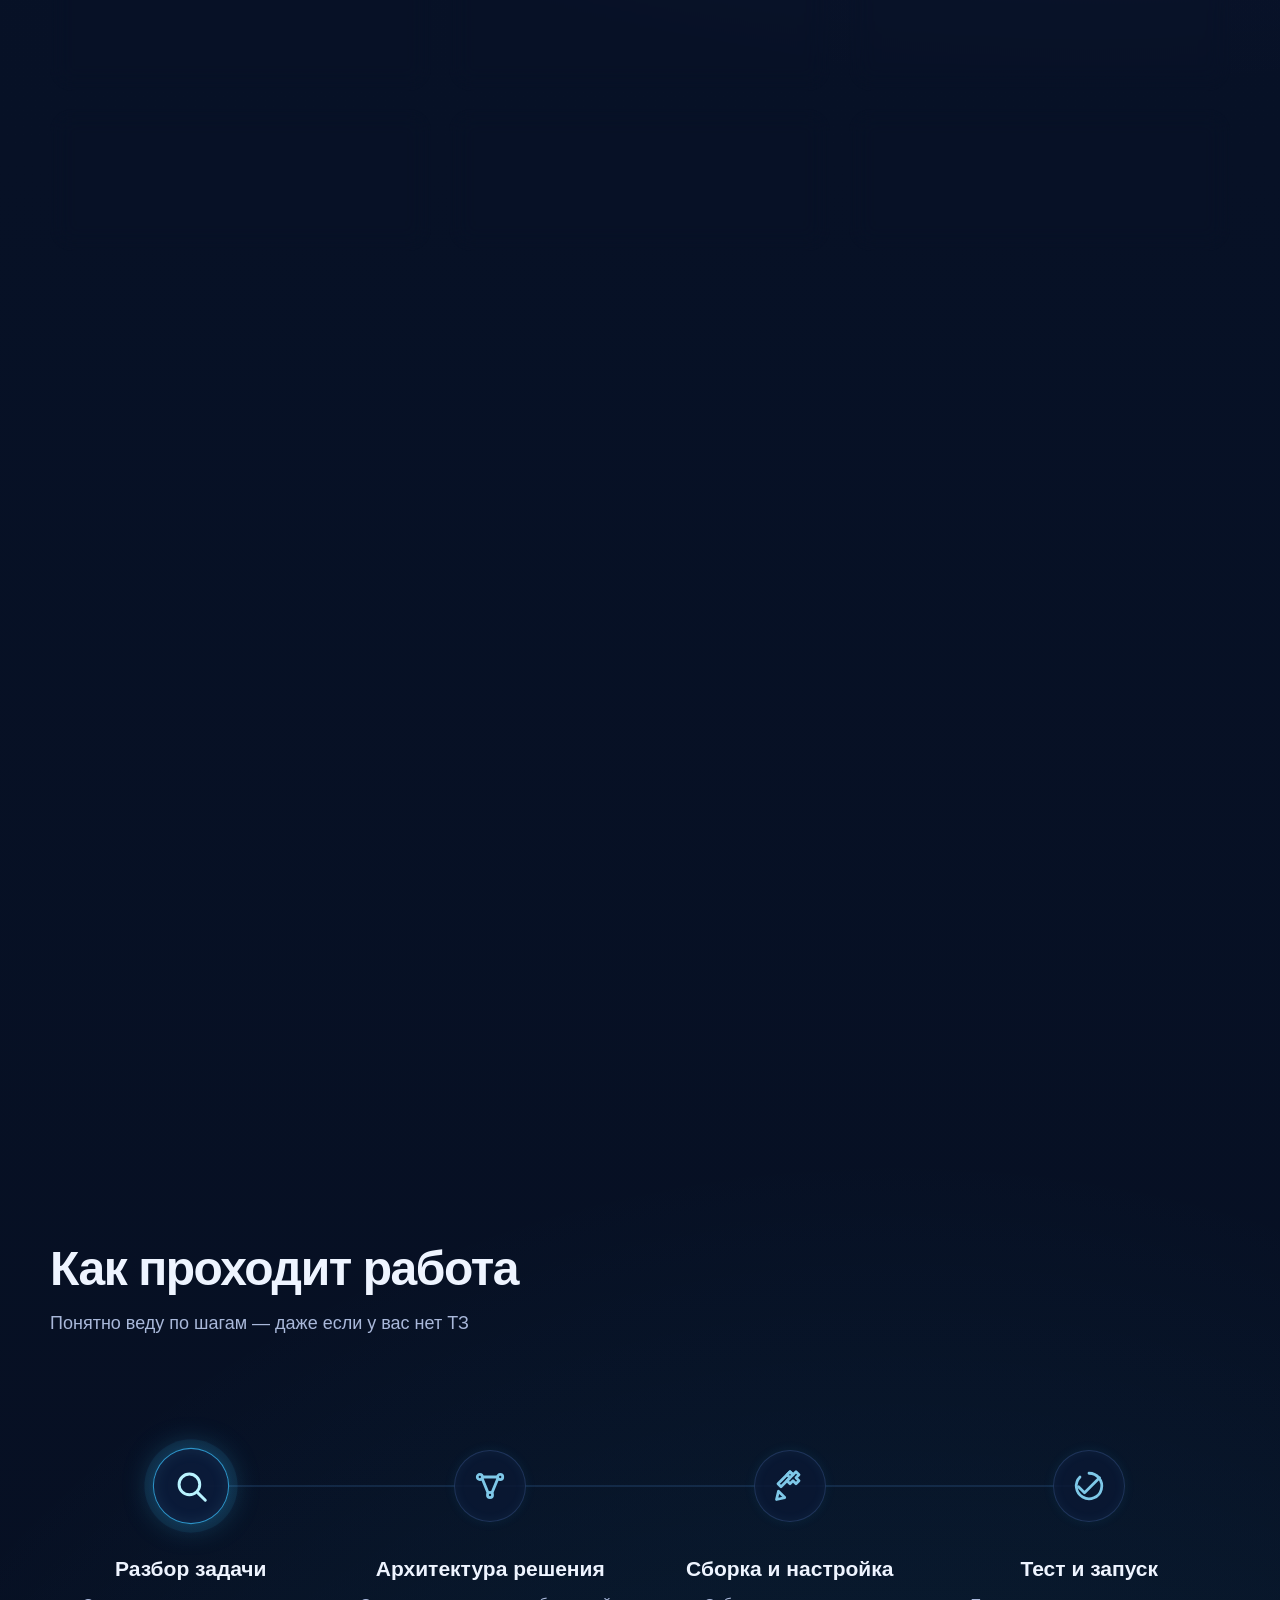
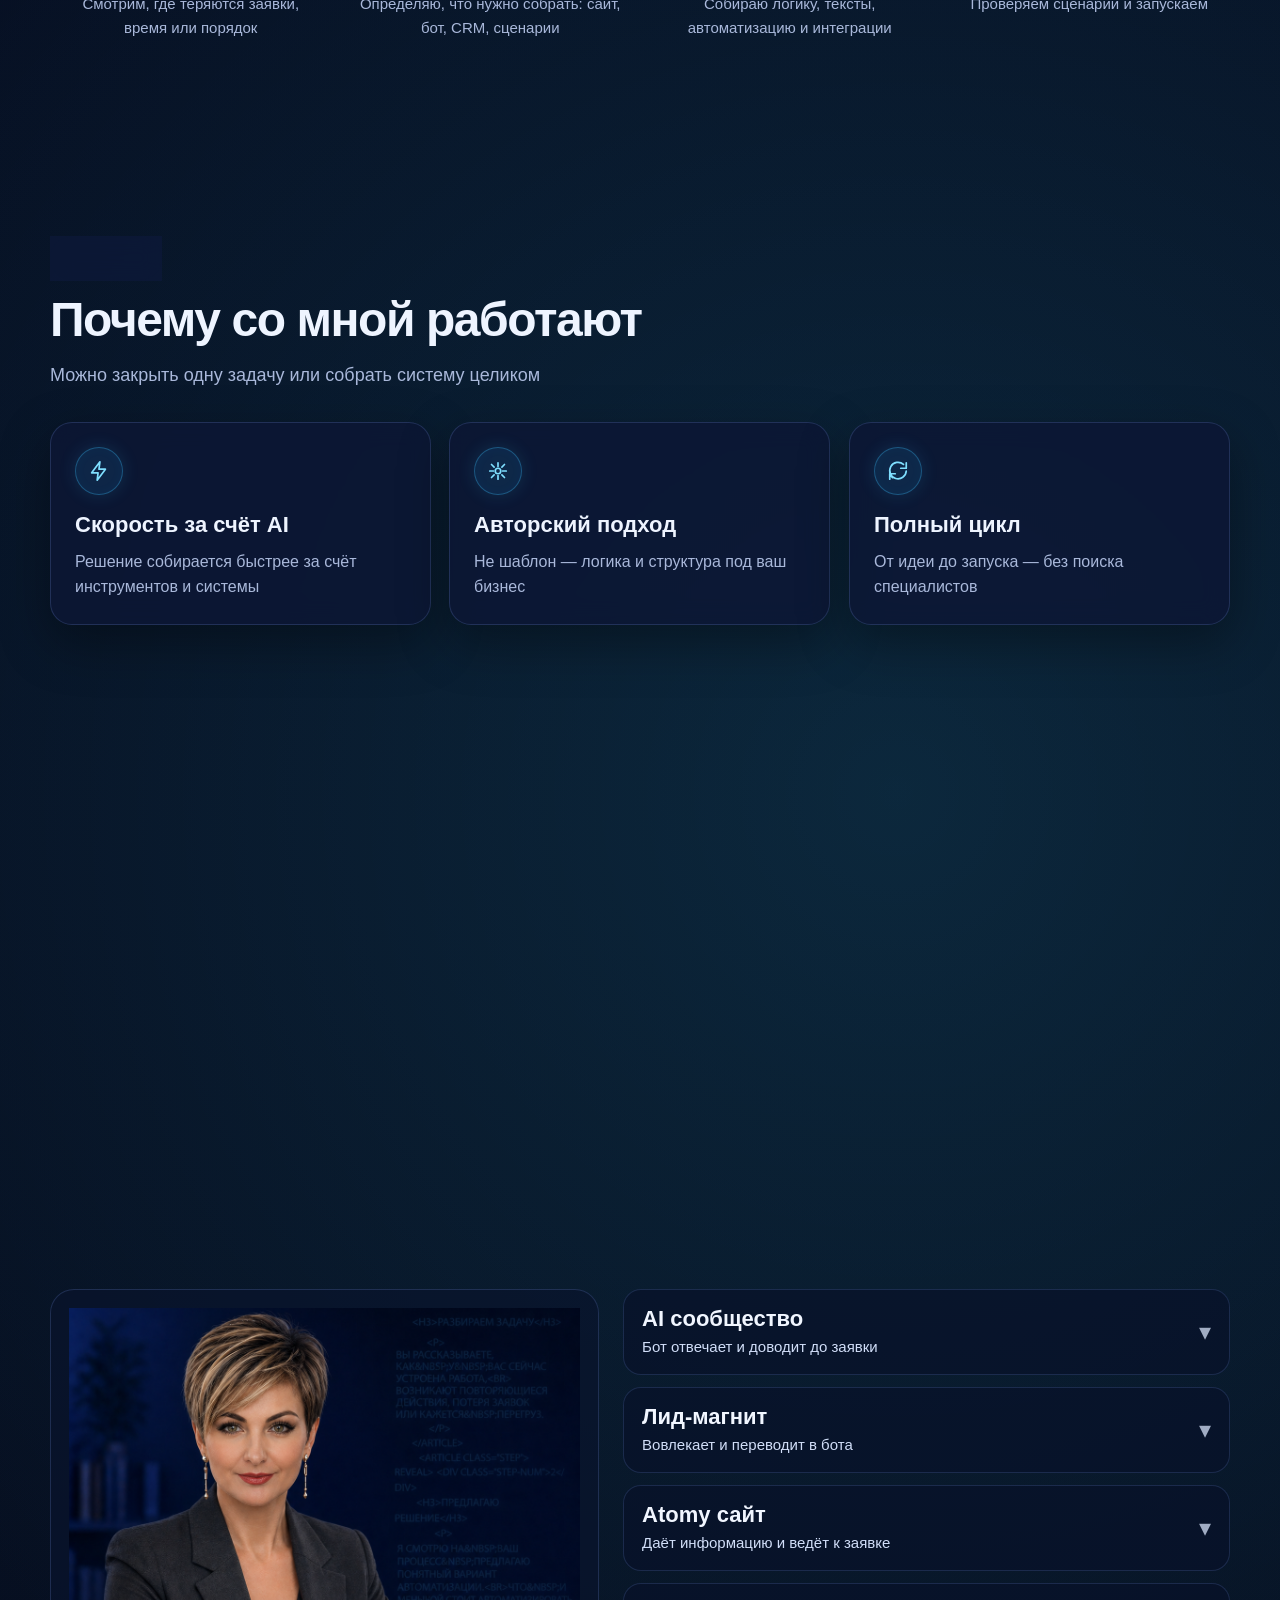
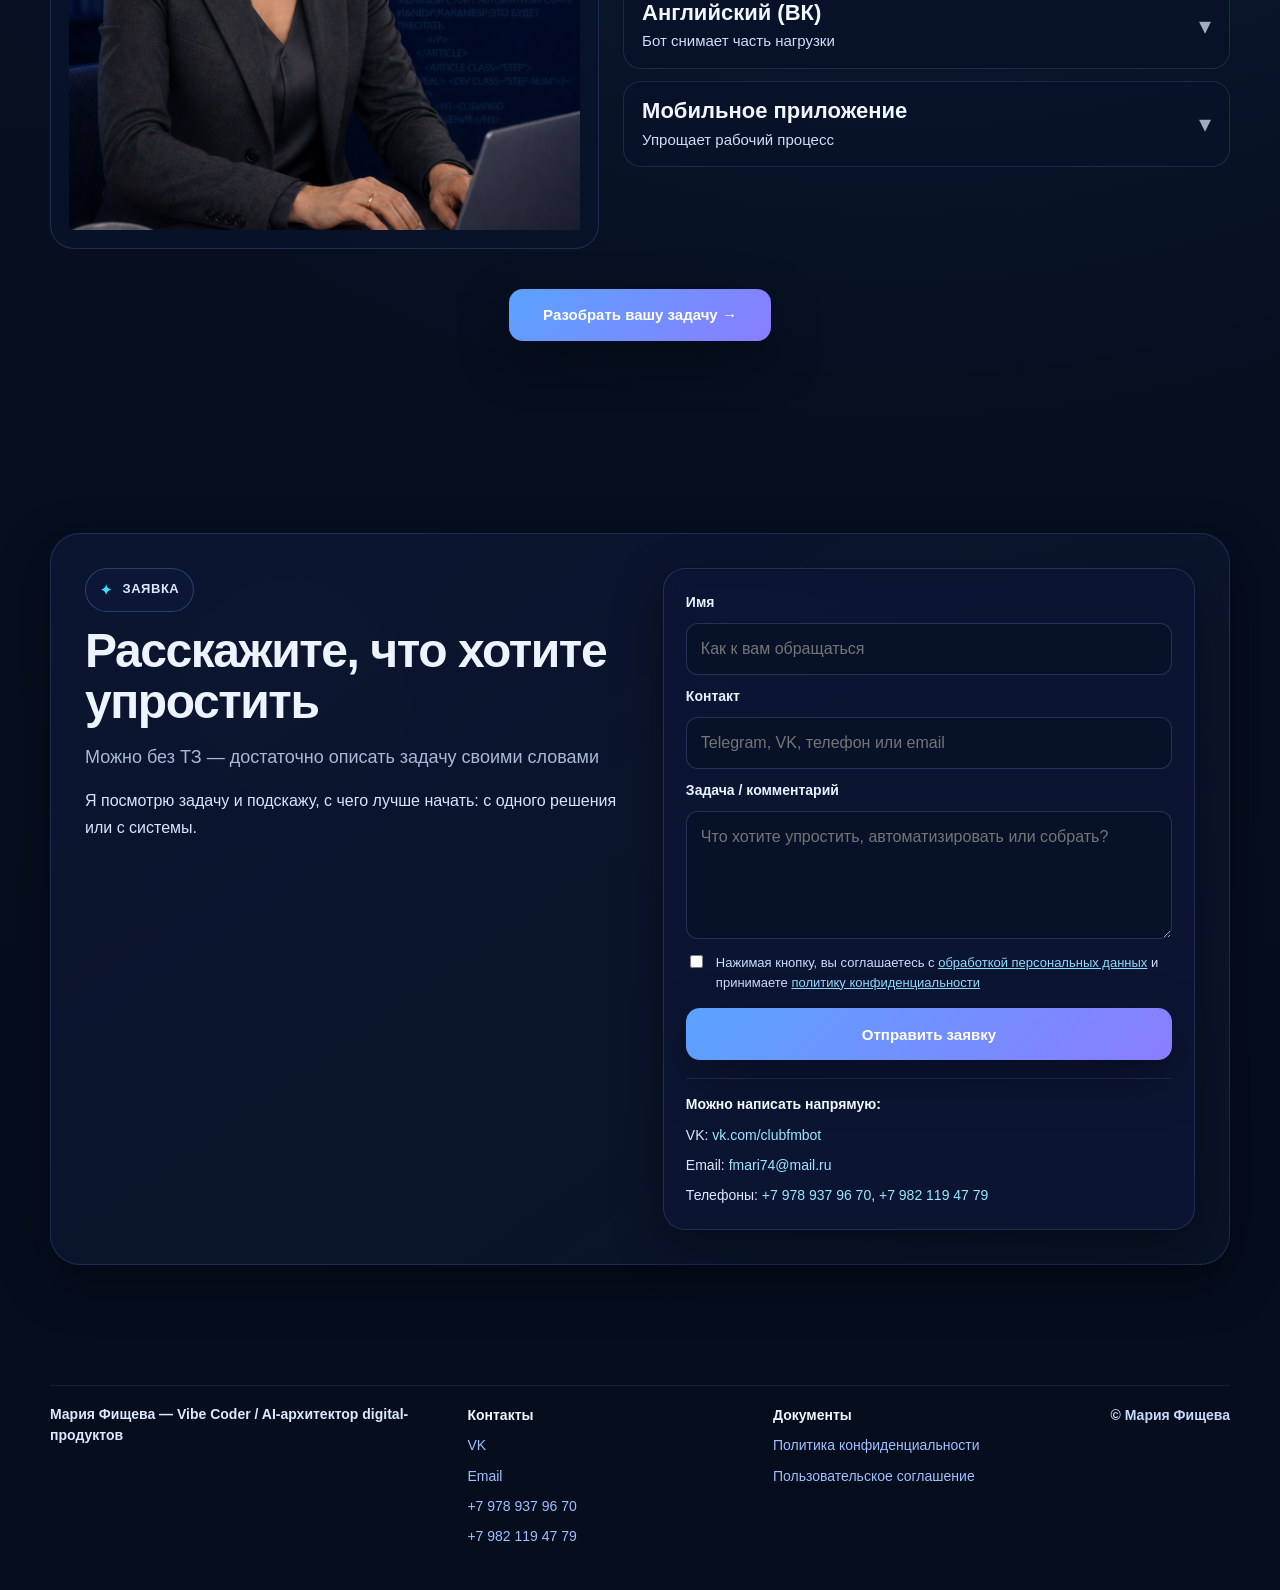
==== commit 6b484f09: "заход на бота" ====
--- a/index.html
+++ b/index.html
@@ -24,7 +24,7 @@
       </nav>
 
       <div class="header-actions">
-        <a class="btn btn-primary" href="#bot">Обсудить задачу</a>
+        <a class="btn btn-primary" href="https://vk.com/clubfmbot" target="_blank" rel="noopener noreferrer">Обсудить задачу</a>
       </div>
     </div>
   </header>
@@ -45,7 +45,7 @@
           </p>
 
           <div class="hero-actions">
-            <a class="btn btn-primary" href="#bot">Обсудить задачу</a>
+            <a class="btn btn-primary" href="https://vk.com/clubfmbot" target="_blank" rel="noopener noreferrer">Обсудить задачу</a>
             <a class="btn btn-secondary" href="#cases">Посмотреть проекты</a>
           </div>
 
@@ -258,7 +258,7 @@
         </div>
 
         <div class="automation-cta reveal">
-          <a class="btn btn-secondary" href="#bot">Задать вопрос</a>
+          <a class="btn btn-secondary" href="https://vk.com/clubfmbot" target="_blank" rel="noopener noreferrer">Задать вопрос</a>
           <a class="btn btn-primary" href="#request">Оставить заявку</a>
         </div>
       </div>
@@ -531,7 +531,7 @@
                   <p><strong>Решение:</strong> сообщество ВКонтакте + бот-консультант со структурой общения.</p>
                   <p><strong>Как работает:</strong> бот отвечает на вопросы, помогает сориентироваться и доводит пользователя до заявки.</p>
                   <p>Бота можно посмотреть на примере: он отвечает на вопросы и доводит пользователя до заявки.</p>
-                  <a class="btn btn-secondary project-inline-cta" href="#bot">Посмотреть бота в&nbsp;работе →</a>
+                  <a class="btn btn-secondary project-inline-cta" href="https://vk.com/clubfmbot" target="_blank" rel="noopener noreferrer">Посмотреть бота в&nbsp;работе →</a>
                 </div>
               </div>
             </article>
@@ -603,7 +603,7 @@
         </div>
 
         <div class="cases-cta reveal">
-          <a class="btn btn-primary" href="#bot">Разобрать вашу задачу →</a>
+          <a class="btn btn-primary" href="https://vk.com/clubfmbot" target="_blank" rel="noopener noreferrer">Разобрать вашу задачу →</a>
         </div>
       </div>
     </section>
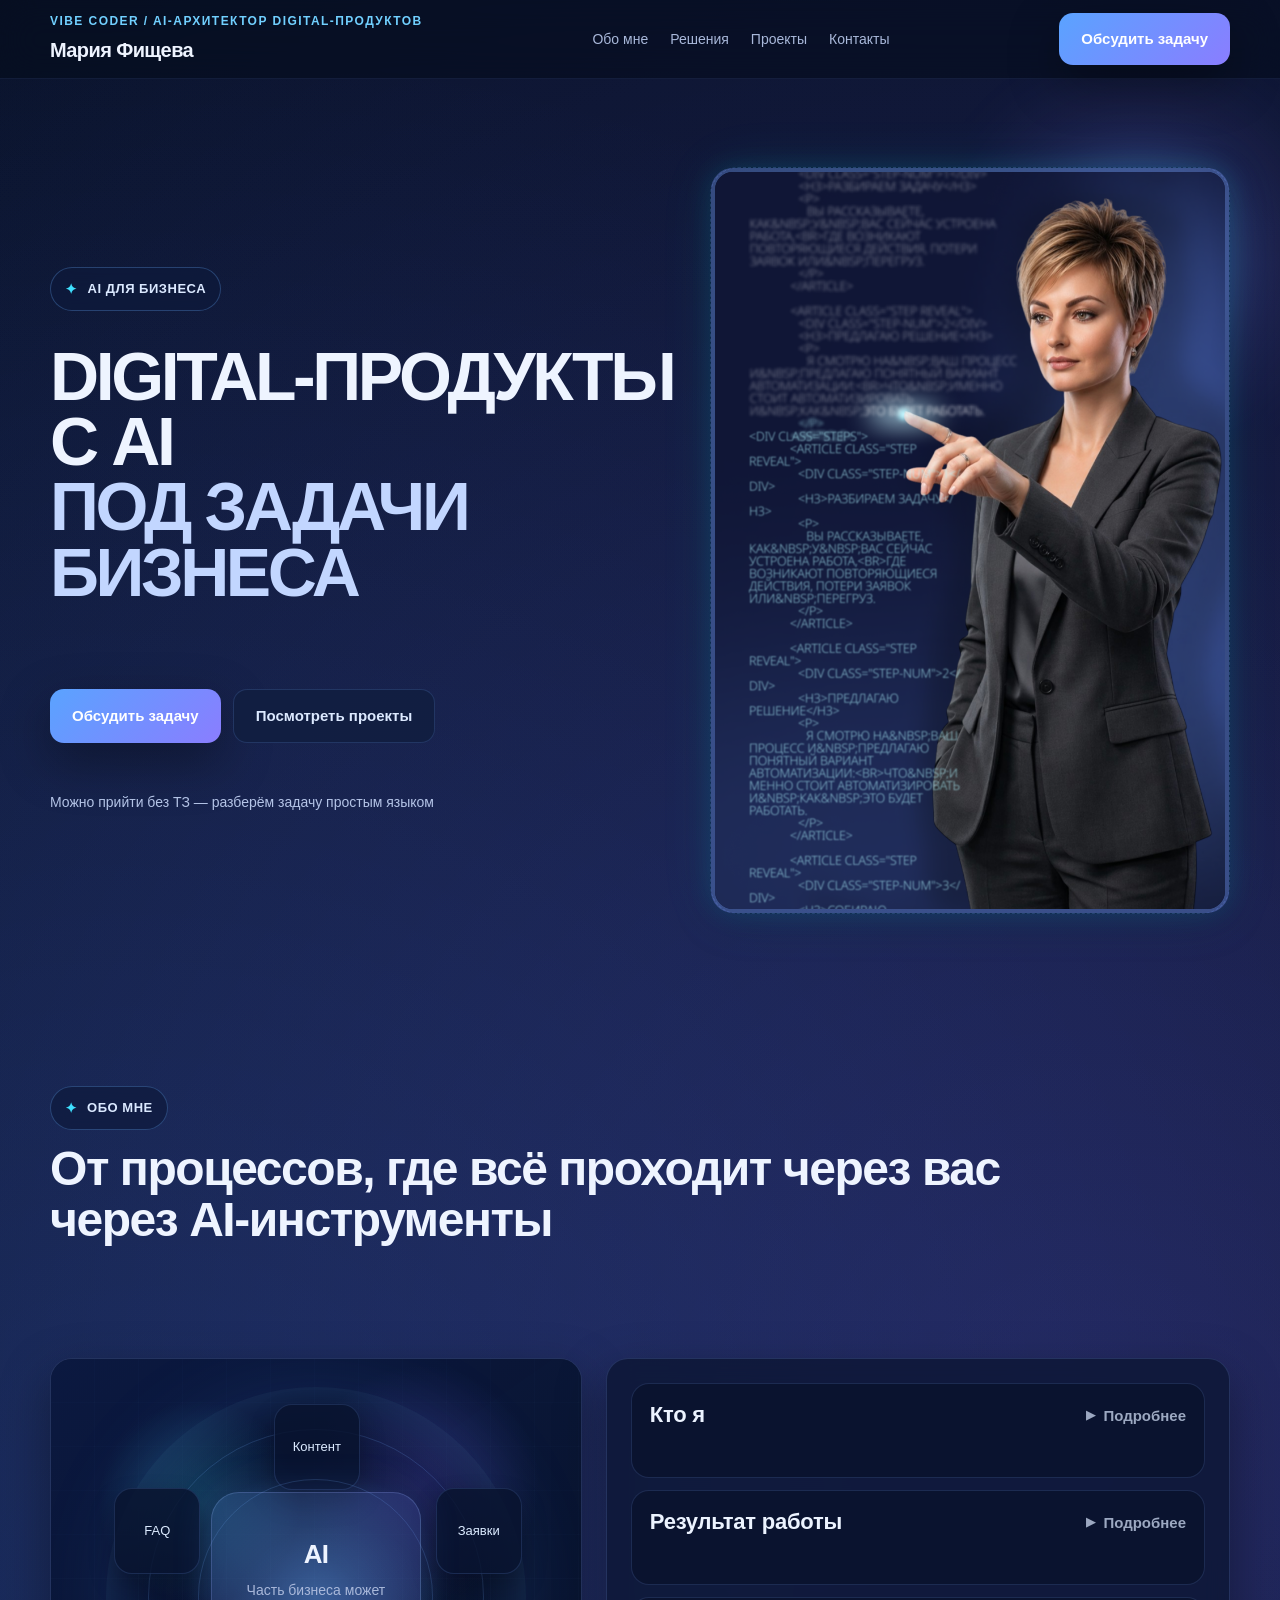
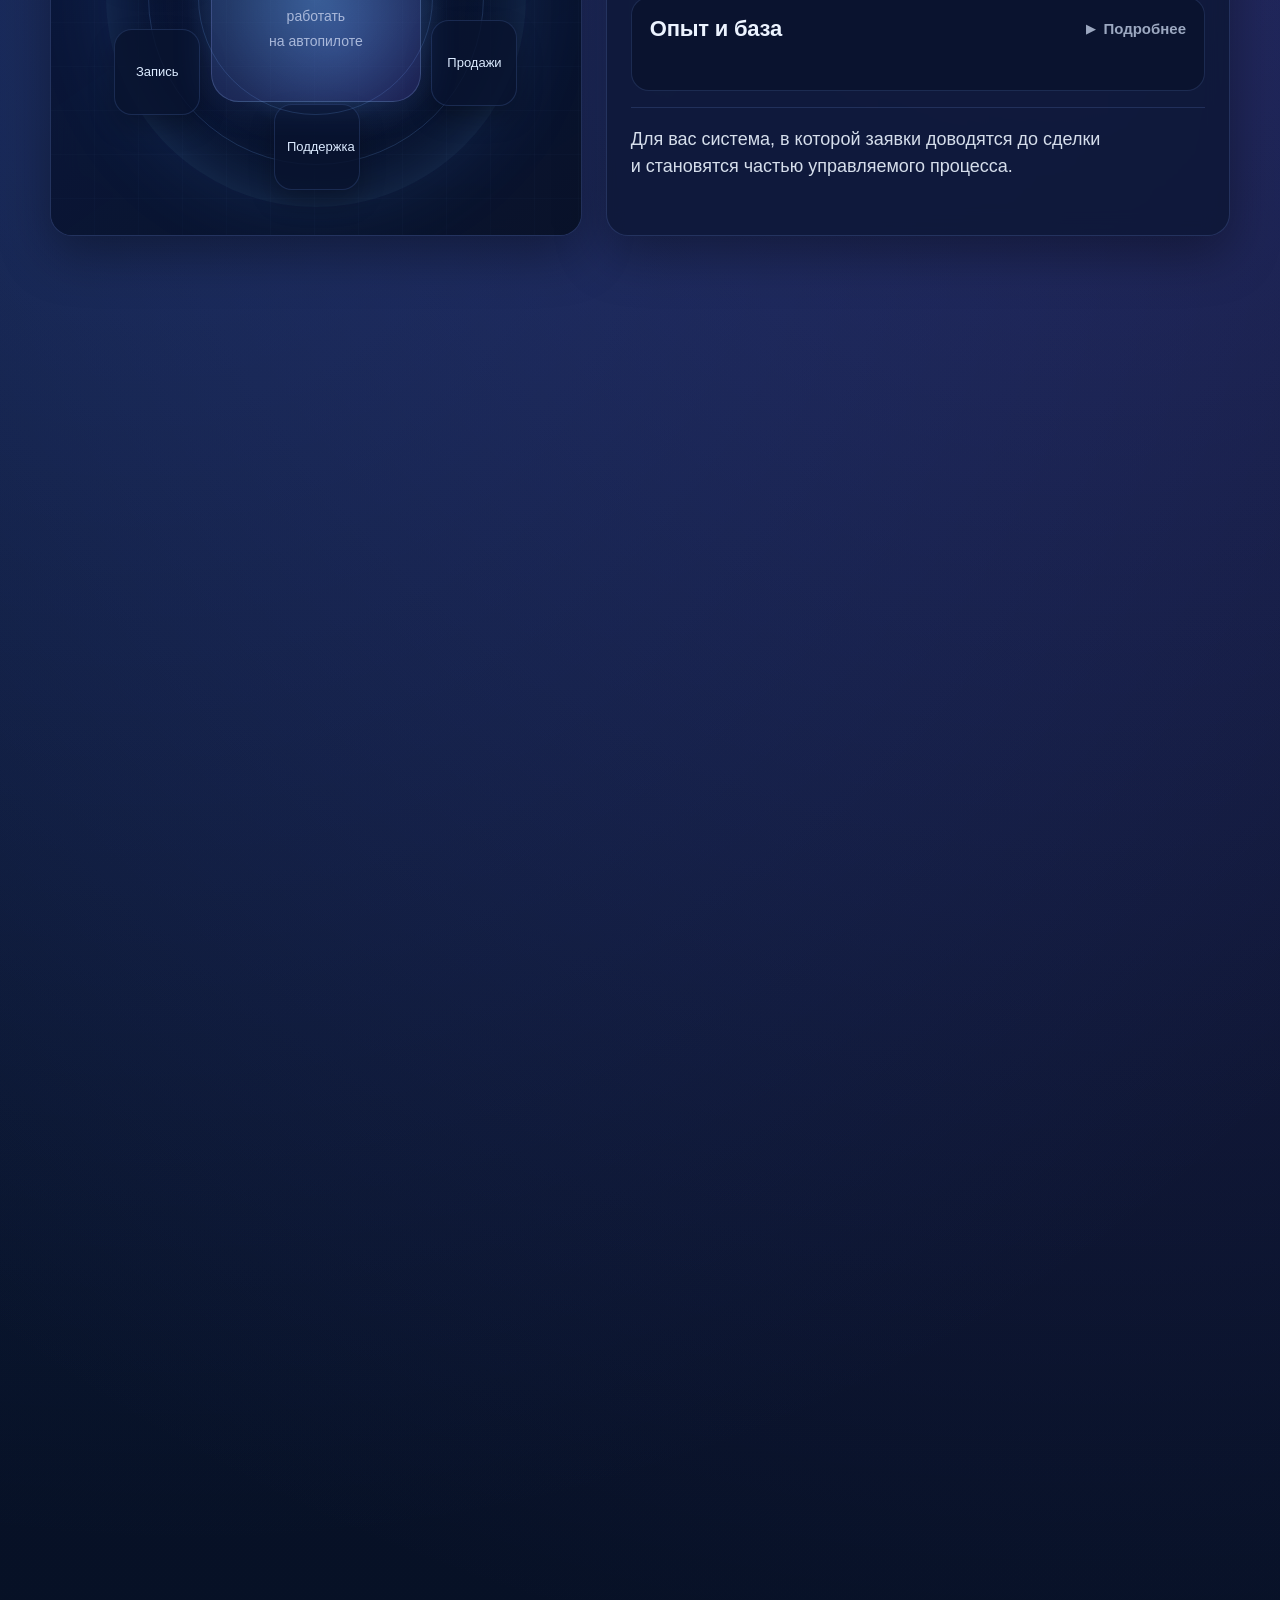
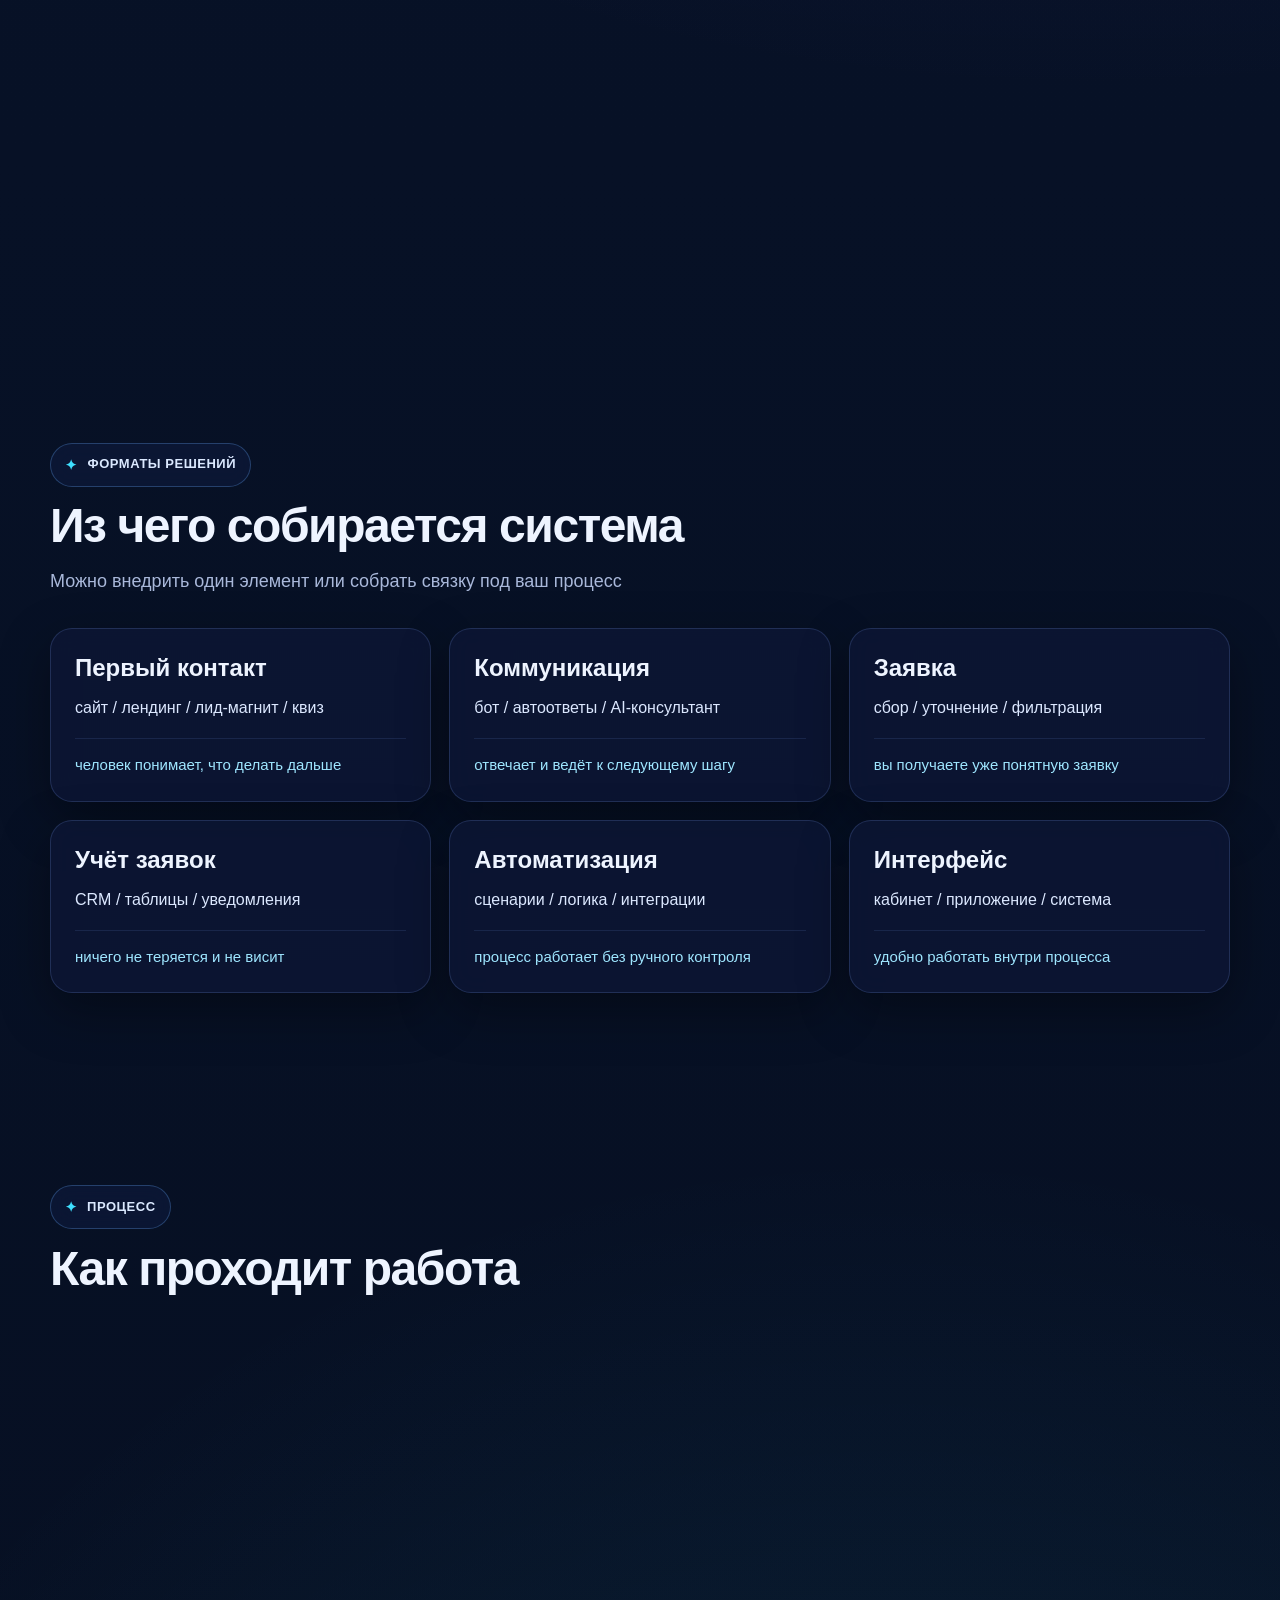
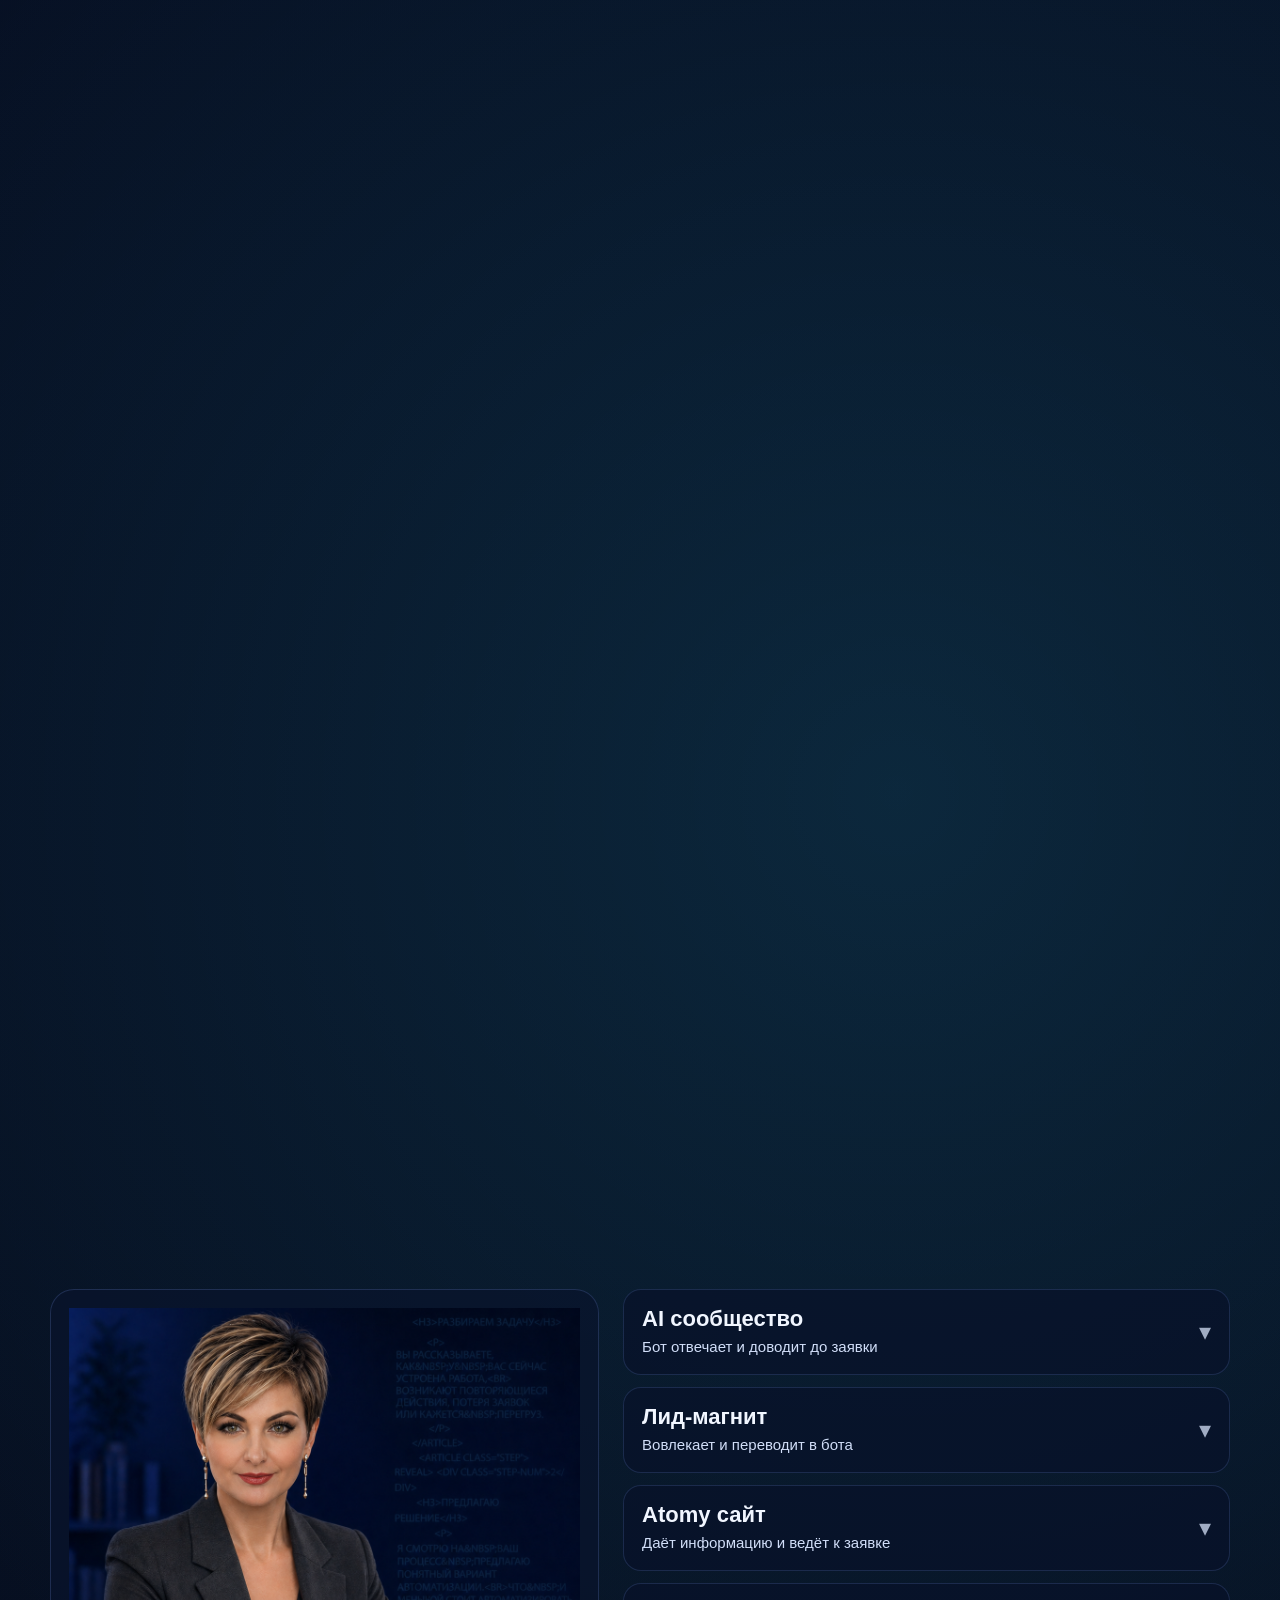
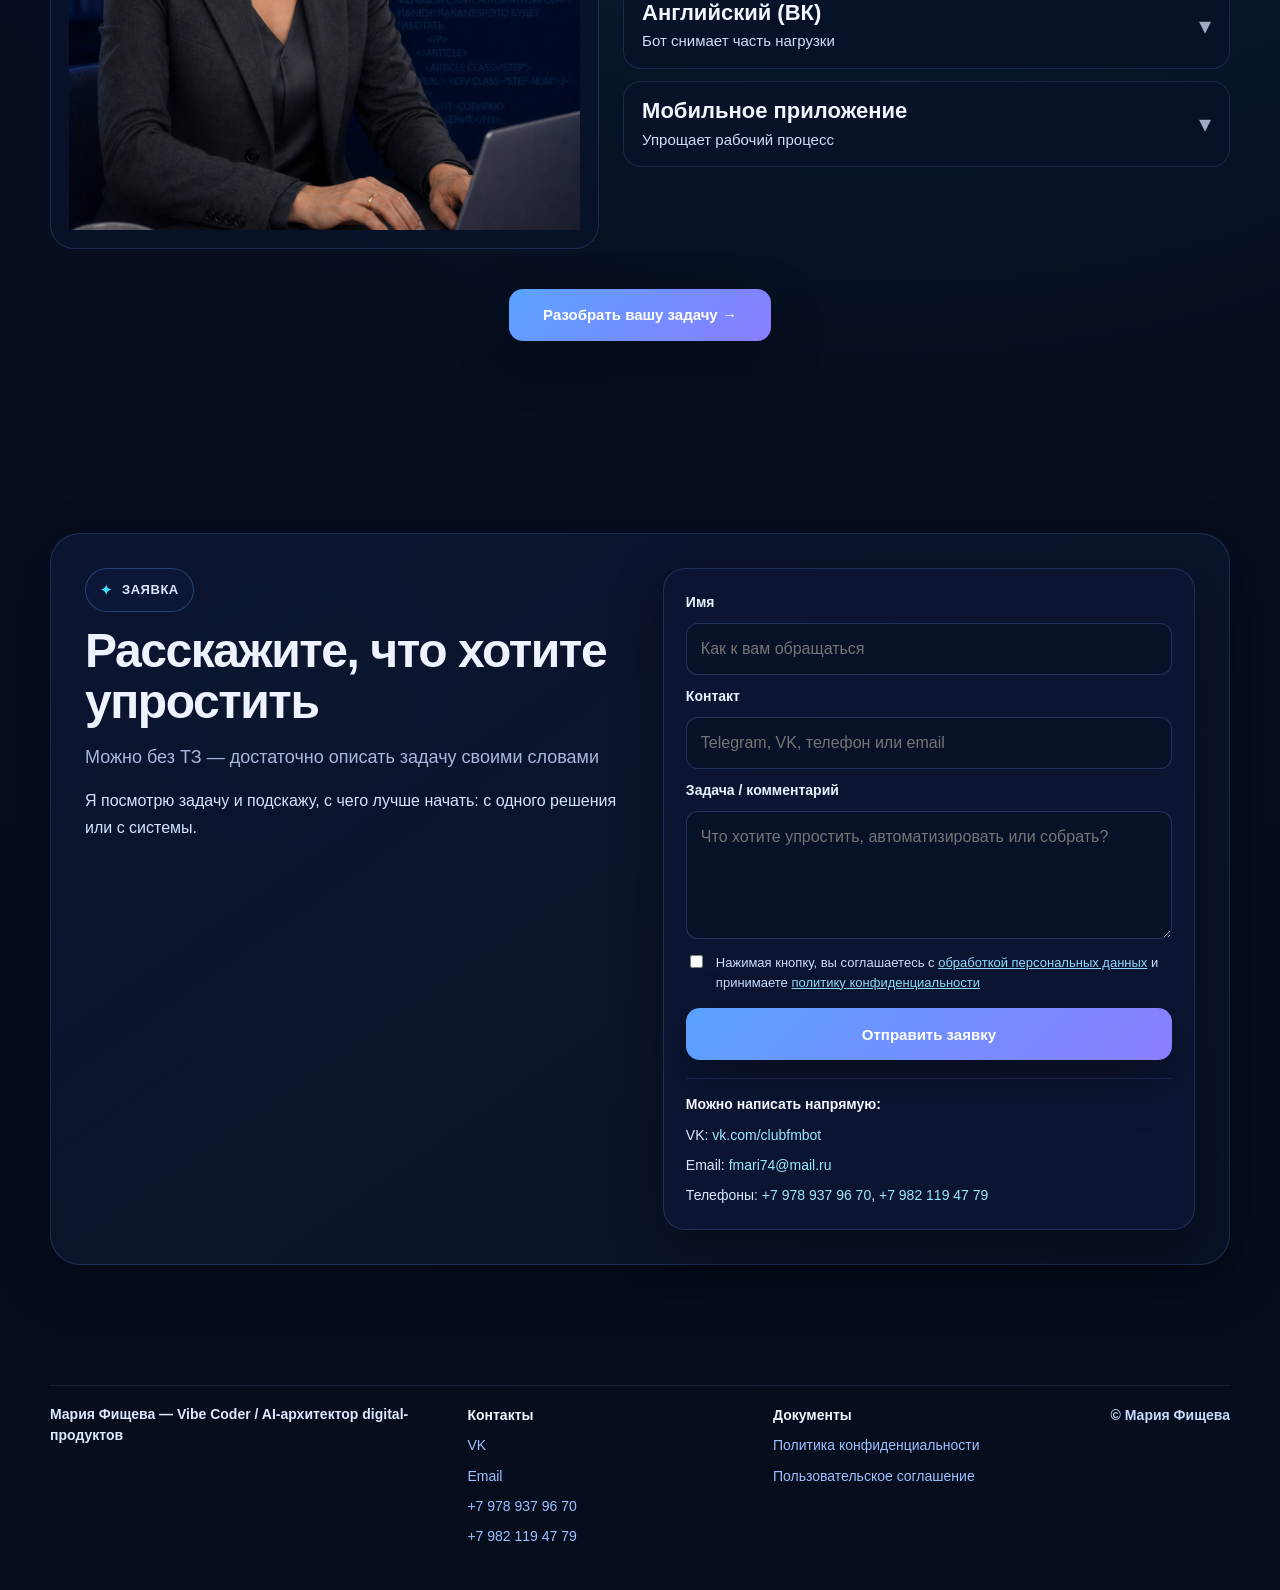
==== commit 48110009: "ссылка в диалог сообщества" ====
--- a/index.html
+++ b/index.html
@@ -24,7 +24,7 @@
       </nav>
 
       <div class="header-actions">
-        <a class="btn btn-primary" href="https://vk.com/clubfmbot" target="_blank" rel="noopener noreferrer">Обсудить задачу</a>
+        <a class="btn btn-primary" href="https://vk.com/im/convo/-236022077?entrypoint=community_page&tab=all" target="_blank" rel="noopener noreferrer">Обсудить задачу</a>
       </div>
     </div>
   </header>
@@ -45,7 +45,7 @@
           </p>
 
           <div class="hero-actions">
-            <a class="btn btn-primary" href="https://vk.com/clubfmbot" target="_blank" rel="noopener noreferrer">Обсудить задачу</a>
+            <a class="btn btn-primary" href="https://vk.com/im/convo/-236022077?entrypoint=community_page&tab=all" target="_blank" rel="noopener noreferrer">Обсудить задачу</a>
             <a class="btn btn-secondary" href="#cases">Посмотреть проекты</a>
           </div>
 
@@ -258,7 +258,7 @@
         </div>
 
         <div class="automation-cta reveal">
-          <a class="btn btn-secondary" href="https://vk.com/clubfmbot" target="_blank" rel="noopener noreferrer">Задать вопрос</a>
+          <a class="btn btn-secondary" href="https://vk.com/im/convo/-236022077?entrypoint=community_page&tab=all" target="_blank" rel="noopener noreferrer">Задать вопрос</a>
           <a class="btn btn-primary" href="#request">Оставить заявку</a>
         </div>
       </div>
@@ -531,7 +531,7 @@
                   <p><strong>Решение:</strong> сообщество ВКонтакте + бот-консультант со структурой общения.</p>
                   <p><strong>Как работает:</strong> бот отвечает на вопросы, помогает сориентироваться и доводит пользователя до заявки.</p>
                   <p>Бота можно посмотреть на примере: он отвечает на вопросы и доводит пользователя до заявки.</p>
-                  <a class="btn btn-secondary project-inline-cta" href="https://vk.com/clubfmbot" target="_blank" rel="noopener noreferrer">Посмотреть бота в&nbsp;работе →</a>
+                  <a class="btn btn-secondary project-inline-cta" href="https://vk.com/im/convo/-236022077?entrypoint=community_page&tab=all" target="_blank" rel="noopener noreferrer">Посмотреть бота в&nbsp;работе →</a>
                 </div>
               </div>
             </article>
@@ -603,7 +603,7 @@
         </div>
 
         <div class="cases-cta reveal">
-          <a class="btn btn-primary" href="https://vk.com/clubfmbot" target="_blank" rel="noopener noreferrer">Разобрать вашу задачу →</a>
+          <a class="btn btn-primary" href="https://vk.com/im/convo/-236022077?entrypoint=community_page&tab=all" target="_blank" rel="noopener noreferrer">Разобрать вашу задачу →</a>
         </div>
       </div>
     </section>
